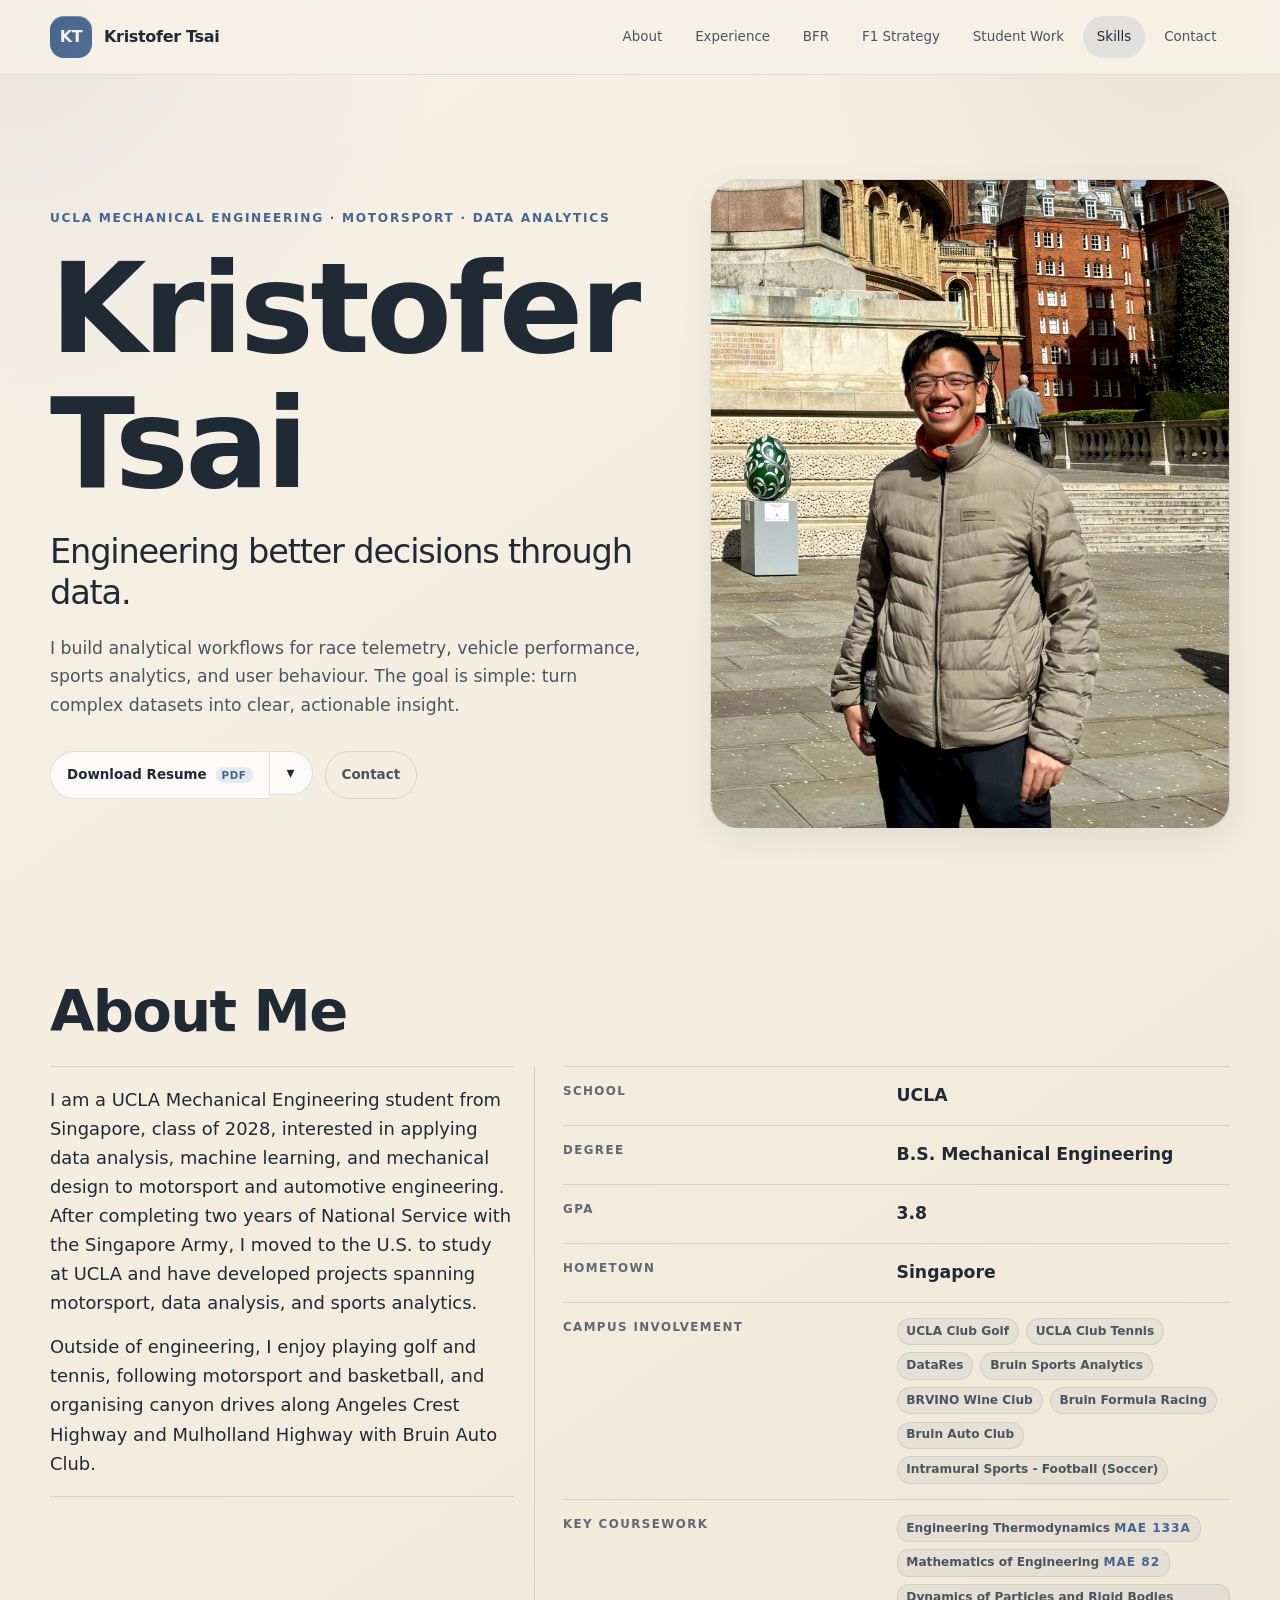
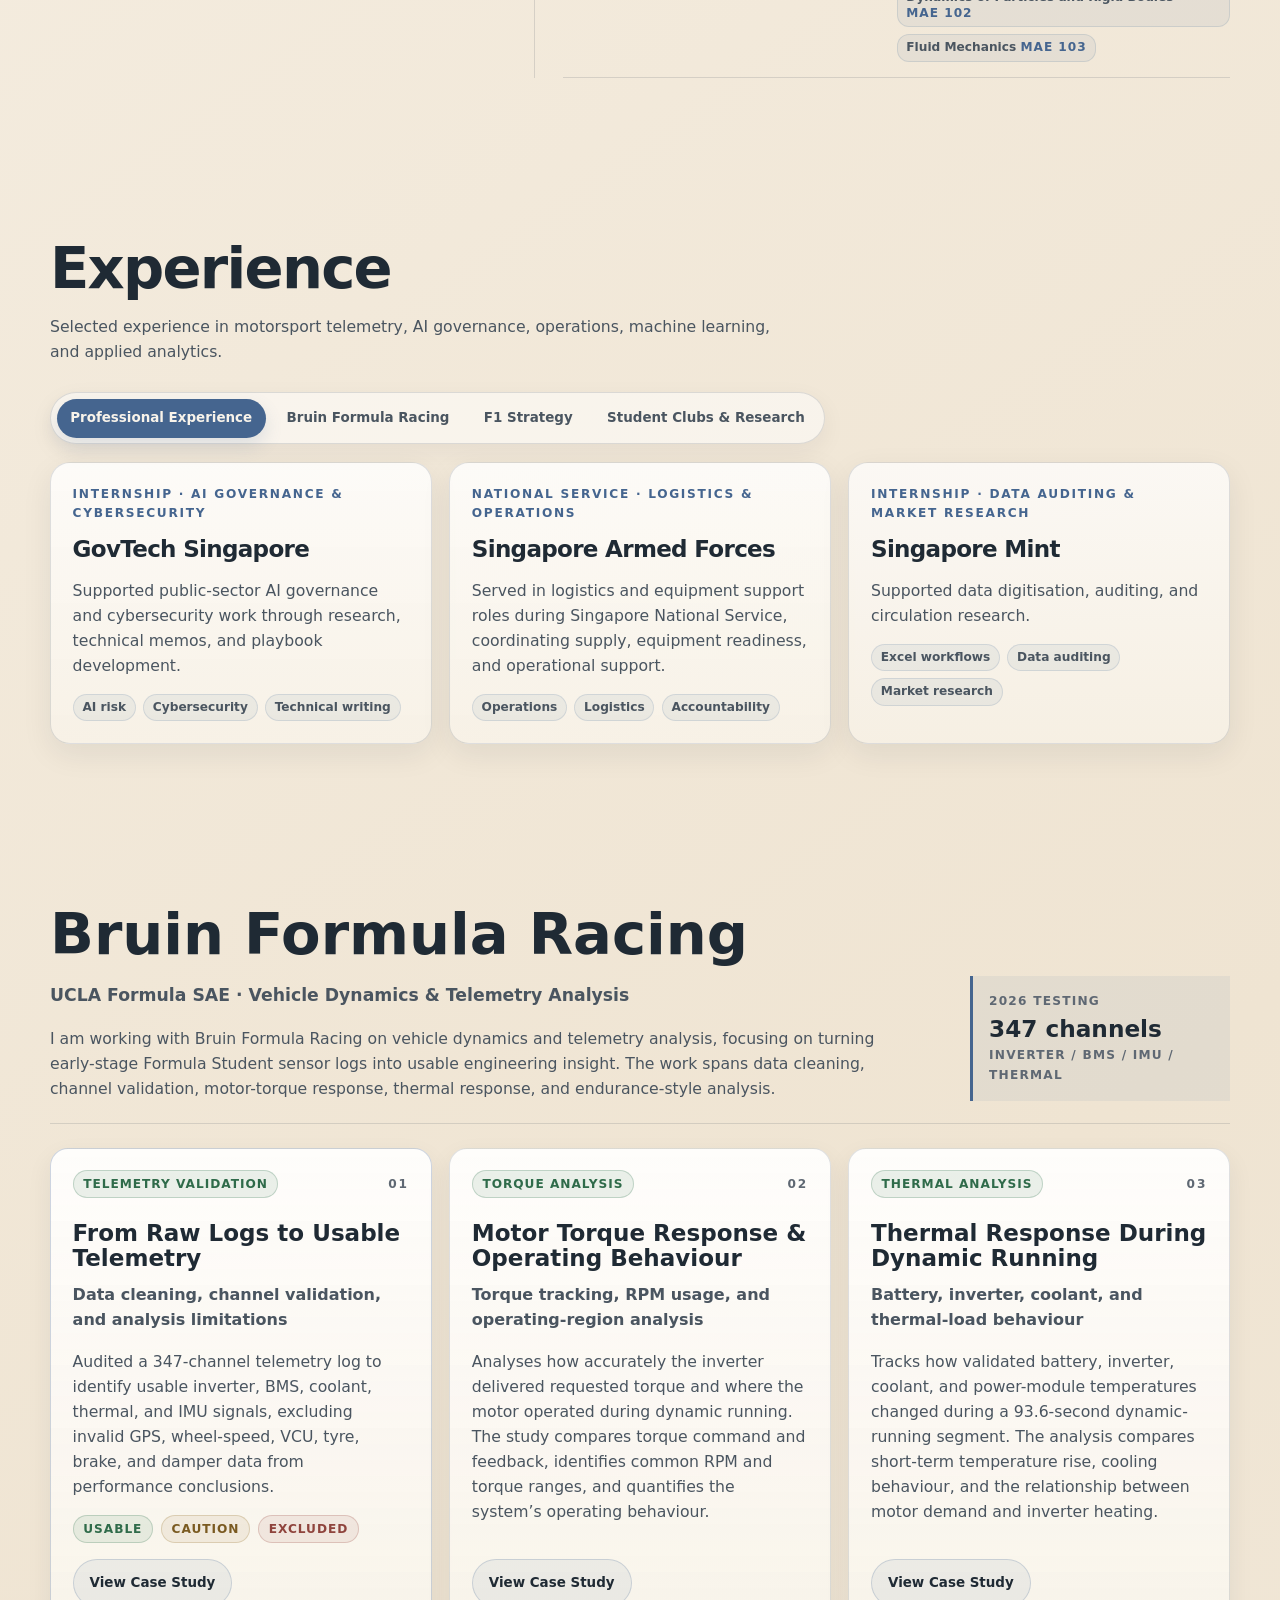
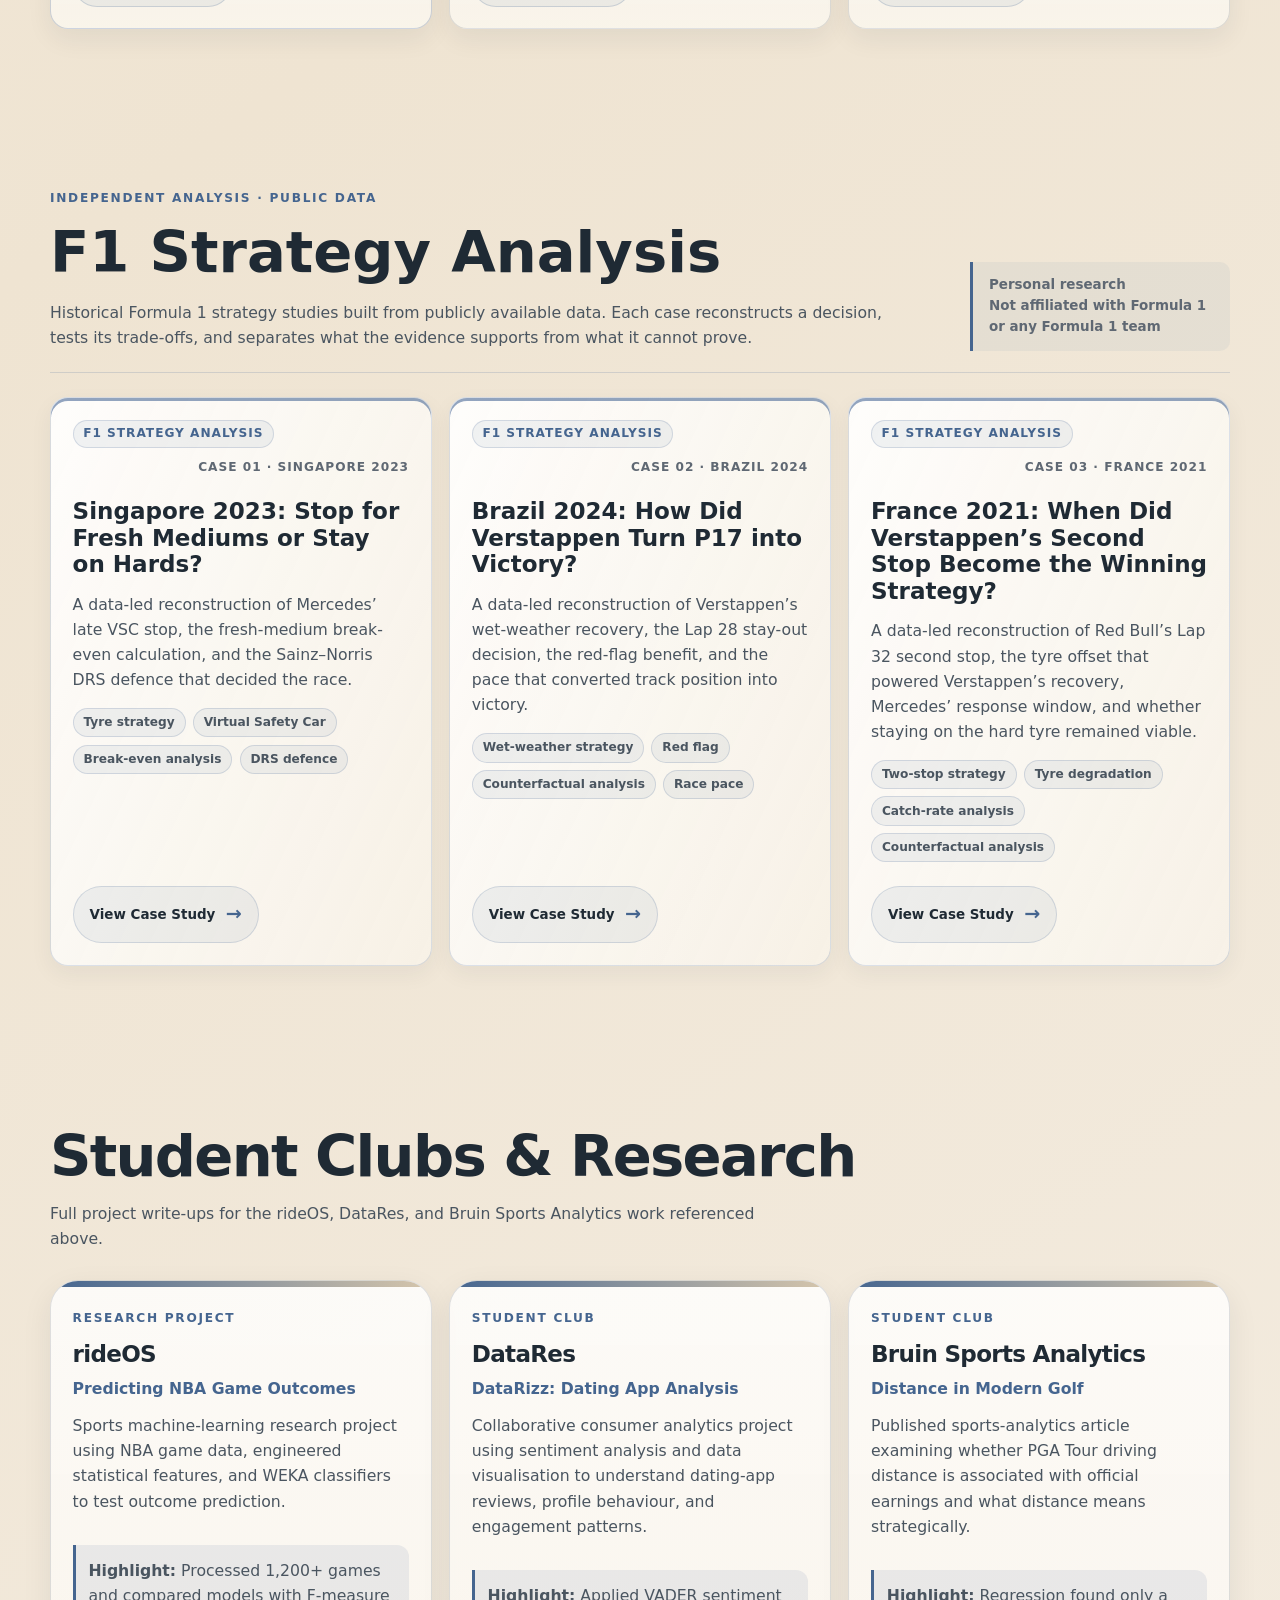
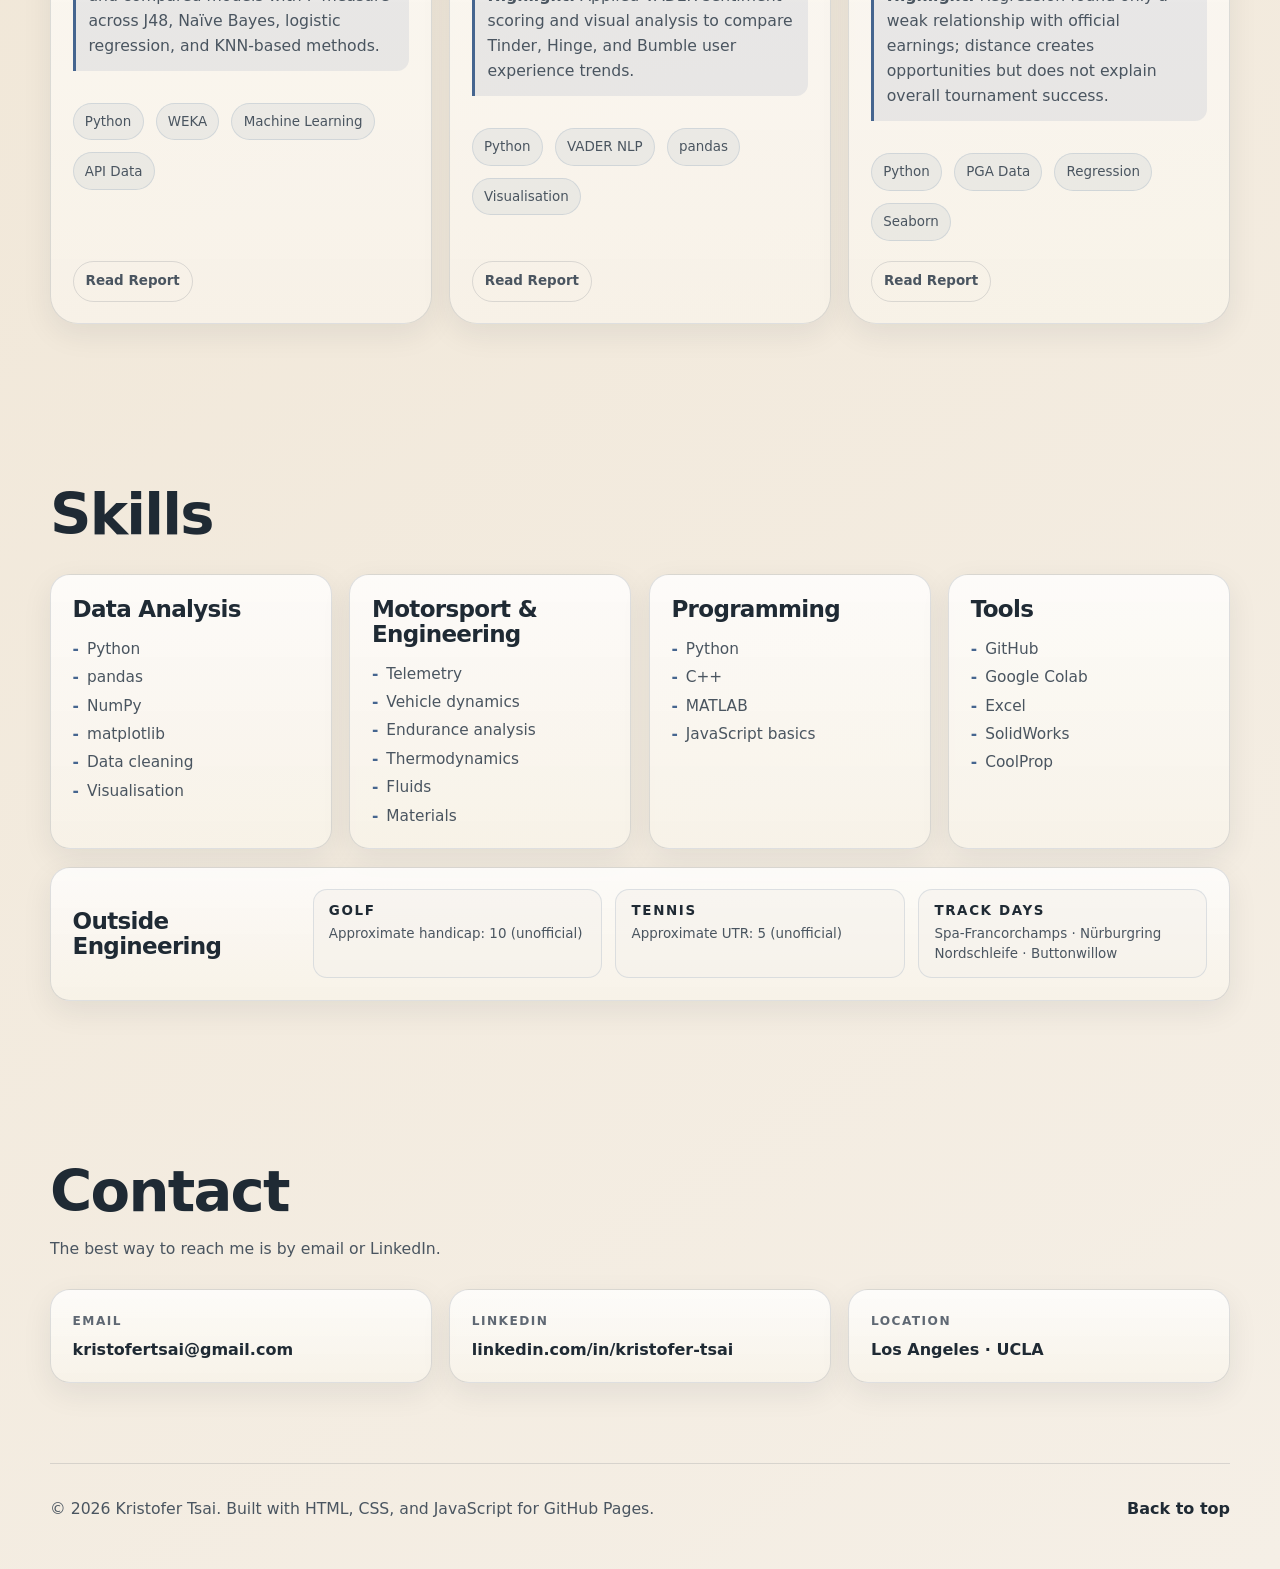
==== index.html @ 0c70d297 "removed view work button" ====
<!DOCTYPE html>
<html lang="en-GB">
<head>
  <meta charset="UTF-8" />
  <meta name="viewport" content="width=device-width, initial-scale=1.0" />
  <meta name="description" content="Kristofer Tsai, UCLA Mechanical Engineering portfolio focused on motorsport and data analytics." />
  <title>Kristofer Tsai | Motorsport Engineering Portfolio</title>
  <script>document.documentElement.classList.add('js');</script>
  <link rel="stylesheet" href="style.css?v=20260807-bfr-equal-panels" />
</head>
<body>
  <a class="skip-link" href="#main">Skip to main content</a>

  <header class="site-header" id="top">
    <nav class="nav" aria-label="Primary navigation">
      <a class="brand" href="#top" aria-label="Kristofer Tsai home">
        <span class="brand-mark">KT</span>
        <span class="brand-text">Kristofer Tsai</span>
      </a>

      <button class="nav-toggle" type="button" aria-label="Open navigation" aria-expanded="false" aria-controls="primary-navigation">
        <span></span>
        <span></span>
        <span></span>
      </button>

      <ul class="nav-links" id="primary-navigation">
        <li><a href="#about">About</a></li>
        <li><a href="#experience">Experience</a></li>
        <li><a href="#bfr">BFR</a></li>
        <li><a href="#f1-strategy">F1 Strategy</a></li>
        <li><a href="#projects">Student Work</a></li>
        <li><a href="#skills">Skills</a></li>
        <li><a href="#contact">Contact</a></li>
      </ul>
    </nav>
  </header>

  <main id="main">
    <section class="hero section-grid" aria-labelledby="hero-title">
      <div class="hero-content reveal">
        <p class="eyebrow">UCLA Mechanical Engineering · Motorsport · Data Analytics</p>
        <h1 id="hero-title">Kristofer Tsai</h1>
        <p class="hero-subtitle">
          Engineering better decisions through data.
        </p>
        <p class="hero-copy">
          I build analytical workflows for race telemetry, vehicle performance, sports analytics, and user behaviour.
          The goal is simple: turn complex datasets into clear, actionable insight.
        </p>
        <div class="hero-actions" role="group" aria-label="Primary actions">
          <div class="resume-download" role="group" aria-label="Resume downloads">
            <a
              class="button button-secondary resume-download-primary"
              href="assets/documents/Kristofer%20Tsai%202026%20Resume.pdf"
              download="Kristofer Tsai 2026 Resume.pdf"
              aria-label="Download resume as PDF"
            >
              Download Resume
              <span class="resume-download-format" aria-hidden="true">PDF</span>
            </a>
            <details class="resume-download-options">
              <summary class="button button-secondary resume-download-toggle" aria-label="Choose resume format">
                <span aria-hidden="true">&#9662;</span>
              </summary>
              <div class="resume-download-menu">
                <a
                  href="assets/documents/Kristofer%20Tsai%202026%20Resume.pdf"
                  download="Kristofer Tsai 2026 Resume.pdf"
                >
                  <span>
                    <strong>PDF</strong>
                    <small>Best for viewing</small>
                  </span>
                  <span class="resume-download-icon" aria-hidden="true">&darr;</span>
                </a>
                <a
                  href="assets/documents/Kristofer%20Tsai%202026%20Resume.docx"
                  download="Kristofer Tsai 2026 Resume.docx"
                >
                  <span>
                    <strong>Word</strong>
                    <small>Editable DOCX</small>
                  </span>
                  <span class="resume-download-icon" aria-hidden="true">&darr;</span>
                </a>
              </div>
            </details>
          </div>
          <a class="button button-ghost" href="#contact">Contact</a>
        </div>
      </div>

      <div class="hero-portrait reveal">
        <img src="images/profile-portrait-4x5-centered.jpg" width="1600" height="2000" alt="Kristofer Tsai smiling outside the Royal Albert Hall" decoding="async" fetchpriority="high" />
      </div>
    </section>

    <section id="about" class="section" aria-labelledby="about-title">
      <div class="section-heading reveal">
        <h2 id="about-title">About Me</h2>
      </div>
      <div class="about-layout">
        <div class="about-bio reveal">
          <p>
            I am a UCLA Mechanical Engineering student from Singapore, class of 2028, interested in applying
            data analysis, machine learning, and mechanical design to motorsport and automotive engineering.
            After completing two years of National Service with the Singapore Army, I moved to the U.S. to
            study at UCLA and have developed projects spanning motorsport, data analysis, and sports analytics.
          </p>
          <p>
            Outside of engineering, I enjoy playing golf and tennis, following motorsport and basketball,
            and organising canyon drives along Angeles Crest Highway and Mulholland Highway with Bruin Auto Club.
          </p>
        </div>
        <div class="about-copy reveal">
          <table class="about-table">
            <caption>Kristofer Tsai profile details</caption>
            <tbody>
              <tr>
                <th scope="row">School</th>
                <td>UCLA</td>
              </tr>
              <tr>
                <th scope="row">Degree</th>
                <td>B.S. Mechanical Engineering</td>
              </tr>
              <tr>
                <th scope="row">GPA</th>
                <td>3.8</td>
              </tr>
              <tr>
                <th scope="row">Hometown</th>
                <td>Singapore</td>
              </tr>
              <tr>
                <th scope="row">Campus involvement</th>
                <td>
                  <ul class="about-list">
                    <li>UCLA Club Golf</li>
                    <li>UCLA Club Tennis</li>
                    <li>DataRes</li>
                    <li>Bruin Sports Analytics</li>
                    <li>BRVINO Wine Club</li>
                    <li>Bruin Formula Racing</li>
                    <li>Bruin Auto Club</li>
                    <li>Intramural Sports - Football (Soccer)</li>
                  </ul>
                </td>
              </tr>
              <tr>
                <th scope="row">Key coursework</th>
                <td>
                  <ul class="about-list course-list">
                    <li>Engineering Thermodynamics <span>MAE 133A</span></li>
                    <li>Mathematics of Engineering <span>MAE 82</span></li>
                    <li>Dynamics of Particles and Rigid Bodies <span>MAE 102</span></li>
                    <li>Fluid Mechanics <span>MAE 103</span></li>
                  </ul>
                </td>
              </tr>
            </tbody>
          </table>
        </div>
      </div>
    </section>

    <section id="experience" class="section" aria-labelledby="experience-title">
      <div class="section-heading reveal">
        <h2 id="experience-title">Experience</h2>
        <p>Selected experience in motorsport telemetry, AI governance, operations, machine learning, and applied analytics.</p>
      </div>

      <div class="experience-tabs reveal">
        <div class="experience-tab-list" role="tablist" aria-label="Experience categories">
          <button class="experience-tab active" id="tab-professional" type="button" role="tab" aria-selected="true" aria-controls="panel-professional" data-tab="professional">Professional Experience</button>
          <button class="experience-tab" id="tab-formula" type="button" role="tab" aria-selected="false" aria-controls="panel-formula" data-tab="formula">Bruin Formula Racing</button>
          <button class="experience-tab" id="tab-personal" type="button" role="tab" aria-selected="false" aria-controls="panel-personal" data-tab="personal">F1 Strategy</button>
          <button class="experience-tab" id="tab-research" type="button" role="tab" aria-selected="false" aria-controls="panel-research" data-tab="research">Student Clubs &amp; Research</button>
        </div>

        <div class="experience-panel" id="panel-professional" role="tabpanel" aria-labelledby="tab-professional" data-panel="professional">
          <div class="card-grid experience-grid">
            <article class="card">
              <div class="card-kicker">Internship · AI Governance &amp; Cybersecurity</div>
              <h3>GovTech Singapore</h3>
              <p>
                Supported public-sector AI governance and cybersecurity work through research, technical memos, and
                playbook development.
              </p>
              <div class="experience-meta">
                <span>AI risk</span>
                <span>Cybersecurity</span>
                <span>Technical writing</span>
              </div>
            </article>

            <article class="card">
              <div class="card-kicker">National Service · Logistics &amp; Operations</div>
              <h3>Singapore Armed Forces</h3>
              <p>
                Served in logistics and equipment support roles during Singapore National Service, coordinating supply,
                equipment readiness, and operational support.
              </p>
              <div class="experience-meta">
                <span>Operations</span>
                <span>Logistics</span>
                <span>Accountability</span>
              </div>
            </article>

            <article class="card experience-compact">
              <div class="card-kicker">Internship · Data Auditing &amp; Market Research</div>
              <h3>Singapore Mint</h3>
              <p>
                Supported data digitisation, auditing, and circulation research.
              </p>
              <div class="experience-meta">
                <span>Excel workflows</span>
                <span>Data auditing</span>
                <span>Market research</span>
              </div>
            </article>
          </div>
        </div>

        <div class="experience-panel" id="panel-formula" role="tabpanel" aria-labelledby="tab-formula" data-panel="formula" hidden>
          <div class="card-grid experience-grid">
            <article class="card experience-feature">
              <div class="card-kicker">Analyst · Vehicle Dynamics &amp; Telemetry</div>
              <h3>Bruin Formula Racing</h3>
              <p>
                Working with UCLA's Formula SAE team on vehicle dynamics and telemetry analysis, with the work documented
                below as a series of case studies.
              </p>
              <div class="experience-meta">
                <span>Telemetry validation</span>
                <span>Vehicle dynamics</span>
                <span>Endurance data</span>
              </div>
              <div class="link-row experience-link-row">
                <a href="#bfr">View BFR Case Studies</a>
              </div>
            </article>
          </div>
        </div>

        <div class="experience-panel" id="panel-research" role="tabpanel" aria-labelledby="tab-research" data-panel="research" hidden>
          <div class="card-grid experience-grid">
            <article class="card">
              <div class="card-kicker">Research Project</div>
              <h3>rideOS</h3>
              <p class="experience-project-title">Predicting NBA Game Outcomes</p>
              <p>Comparison of machine-learning models using historical NBA data.</p>
              <div class="experience-meta">
                <span>Python</span>
                <span>Model comparison</span>
                <span>NBA data</span>
              </div>
              <div class="link-row experience-link-row">
                <a href="#project-nba-outcome">View NBA Report</a>
              </div>
            </article>

            <article class="card">
              <div class="card-kicker">Student Club</div>
              <h3>DataRes</h3>
              <p class="experience-project-title">DataRizz: Dating App Analysis</p>
              <p>Consumer analytics project examining reviews, sentiment, and profile behaviour.</p>
              <div class="experience-meta">
                <span>NLP</span>
                <span>VADER</span>
                <span>Visualisation</span>
              </div>
              <div class="link-row experience-link-row">
                <a href="#project-dating-apps">View DataRes Report</a>
              </div>
            </article>

            <article class="card">
              <div class="card-kicker">Student Club</div>
              <h3>Bruin Sports Analytics</h3>
              <p class="experience-project-title">Distance in Modern Golf</p>
              <p>Published sports-analytics article on PGA Tour driving distance, official earnings, and strategic value.</p>
              <div class="experience-meta">
                <span>Regression</span>
                <span>PGA data</span>
                <span>Technical article</span>
              </div>
              <div class="link-row experience-link-row">
                <a href="#project-golf-distance">View BSA Report</a>
              </div>
            </article>
          </div>
        </div>

        <div class="experience-panel" id="panel-personal" role="tabpanel" aria-labelledby="tab-personal" data-panel="personal" hidden>
          <div class="card-grid experience-grid">
            <article class="card experience-feature">
              <div class="card-kicker">Personal Project · Race Strategy &amp; Data Analysis</div>
              <h3>Formula 1 Race Strategy Analysis</h3>
              <p>
                Independent analysis of Formula 1 race strategy using FastF1 and OpenF1 data across multiple race case studies.
              </p>
              <div class="experience-meta">
                <span>Race Strategy</span>
                <span>Python</span>
                <span>FastF1 / OpenF1</span>
              </div>
              <div class="link-row experience-link-row">
                <a href="#f1-strategy">View F1 Strategy Case Studies</a>
              </div>
            </article>
          </div>
        </div>
      </div>
    </section>

    <section id="bfr" class="section bfr-section" aria-labelledby="bfr-title">
      <div class="bfr-intro-card reveal">
        <div>
          <h2 id="bfr-title">Bruin Formula Racing</h2>
          <p class="bfr-intro-subtitle">UCLA Formula SAE · Vehicle Dynamics &amp; Telemetry Analysis</p>
          <p>
            I am working with Bruin Formula Racing on vehicle dynamics and telemetry analysis, focusing on turning
            early-stage Formula Student sensor logs into usable engineering insight. The work spans data cleaning,
            channel validation, motor-torque response, thermal response, and endurance-style analysis.
          </p>
        </div>
        <div class="bfr-intro-metrics" role="group" aria-label="Telemetry audit summary">
          <span>2026 testing</span>
          <strong>347 channels</strong>
          <span>Inverter / BMS / IMU / thermal</span>
        </div>
      </div>

      <div class="bfr-panel-grid">
        <a class="bfr-panel bfr-panel-feature bfr-panel-link reveal" href="reports/bfr-raw-logs-telemetry.html" aria-label="View the From Raw Logs to Usable Telemetry case study">
          <div class="bfr-panel-topline">
            <span class="status-tag status-usable">Telemetry Validation</span>
            <span class="bfr-panel-index">01</span>
          </div>
          <h3>From Raw Logs to Usable Telemetry</h3>
          <p class="bfr-panel-subtitle">Data cleaning, channel validation, and analysis limitations</p>
          <p>
            Audited a 347-channel telemetry log to identify usable inverter, BMS, coolant, thermal, and IMU signals,
            excluding invalid GPS, wheel-speed, VCU, tyre, brake, and damper data from performance conclusions.
          </p>
          <div class="bfr-signal-row" role="group" aria-label="Signal status summary">
            <span class="status-tag status-usable">Usable</span>
            <span class="status-tag status-caution">Caution</span>
            <span class="status-tag status-excluded">Excluded</span>
          </div>
          <span class="link-row" aria-hidden="true">
            <span class="bfr-panel-cta">View Case Study</span>
          </span>
        </a>

        <a
          class="bfr-panel bfr-panel-link reveal"
          href="reports/bfr-motor-torque-response.html"
          aria-label="View the Motor Torque Response and Operating Behaviour case study"
        >
          <div class="bfr-panel-topline">
            <span class="status-tag status-complete">Torque Analysis</span>
            <span class="bfr-panel-index">02</span>
          </div>
          <h3>Motor Torque Response &amp; Operating Behaviour</h3>
          <p class="bfr-panel-subtitle">Torque tracking, RPM usage, and operating-region analysis</p>
          <p>
            Analyses how accurately the inverter delivered requested torque and where the motor operated during dynamic
            running. The study compares torque command and feedback, identifies common RPM and torque ranges, and
            quantifies the system&rsquo;s operating behaviour.
          </p>
          <span class="link-row" aria-hidden="true">
            <span class="bfr-panel-cta">View Case Study</span>
          </span>
        </a>

        <a
          class="bfr-panel bfr-panel-link reveal"
          href="reports/bfr-thermal-response.html"
          aria-label="View the Thermal Response During Dynamic Running case study"
        >
          <div class="bfr-panel-topline">
            <span class="status-tag status-complete">Thermal Analysis</span>
            <span class="bfr-panel-index">03</span>
          </div>
          <h3>Thermal Response During Dynamic Running</h3>
          <p class="bfr-panel-subtitle">Battery, inverter, coolant, and thermal-load behaviour</p>
          <p>
            Tracks how validated battery, inverter, coolant, and power-module temperatures changed during a 93.6-second
            dynamic-running segment. The analysis compares short-term temperature rise, cooling behaviour, and the
            relationship between motor demand and inverter heating.
          </p>
          <span class="link-row" aria-hidden="true">
            <span class="bfr-panel-cta">View Case Study</span>
          </span>
        </a>
      </div>
    </section>

    <section id="f1-strategy" class="section f1-strategy-section" aria-labelledby="f1-strategy-title">
      <div class="f1-strategy-shell reveal">
        <div class="f1-strategy-intro">
          <div>
            <p class="eyebrow">Independent Analysis · Public Data</p>
            <h2 id="f1-strategy-title">F1 Strategy Analysis</h2>
            <p>
              Historical Formula 1 strategy studies built from publicly available data. Each case
              reconstructs a decision, tests its trade-offs, and separates what the evidence supports from what it
              cannot prove.
            </p>
          </div>
          <p class="f1-strategy-disclaimer">
            Personal research<br />Not affiliated with Formula 1 or any Formula 1 team
          </p>
        </div>

        <div class="f1-study-grid">
          <a
            class="f1-study-card"
            href="reports/f1-singapore-2023-strategy.html"
            aria-label="View the Singapore 2023 Formula 1 strategy case study"
          >
            <div class="f1-study-topline">
              <span class="f1-study-eyebrow">F1 Strategy Analysis</span>
              <span class="f1-study-index">Case 01 · Singapore 2023</span>
            </div>
            <div class="f1-study-body">
              <div>
                <h3>Singapore 2023: Stop for Fresh Mediums or Stay on Hards?</h3>
                <p>
                  A data-led reconstruction of Mercedes&rsquo; late VSC stop, the fresh-medium break-even calculation,
                  and the Sainz&ndash;Norris DRS defence that decided the race.
                </p>
              </div>
              <ul class="f1-study-tags" aria-label="Case study topics">
                <li>Tyre strategy</li>
                <li>Virtual Safety Car</li>
                <li>Break-even analysis</li>
                <li>DRS defence</li>
              </ul>
            </div>
            <span class="f1-study-cta" aria-hidden="true">View Case Study <span>&rarr;</span></span>
          </a>

          <a
            class="f1-study-card"
            href="reports/f1-brazil-2024-strategy.html"
            aria-label="View the Brazil 2024 Formula 1 strategy case study"
          >
            <div class="f1-study-topline">
              <span class="f1-study-eyebrow">F1 Strategy Analysis</span>
              <span class="f1-study-index">Case 02 · Brazil 2024</span>
            </div>
            <div class="f1-study-body">
              <div>
                <h3>Brazil 2024: How Did Verstappen Turn P17 into Victory?</h3>
                <p>
                  A data-led reconstruction of Verstappen&rsquo;s wet-weather recovery, the Lap 28 stay-out decision,
                  the red-flag benefit, and the pace that converted track position into victory.
                </p>
              </div>
              <ul class="f1-study-tags" aria-label="Case study topics">
                <li>Wet-weather strategy</li>
                <li>Red flag</li>
                <li>Counterfactual analysis</li>
                <li>Race pace</li>
              </ul>
            </div>
            <span class="f1-study-cta" aria-hidden="true">View Case Study <span>&rarr;</span></span>
          </a>

          <a
            class="f1-study-card"
            href="reports/f1-france-2021-strategy.html"
            aria-label="View the France 2021 Formula 1 strategy case study"
          >
            <div class="f1-study-topline">
              <span class="f1-study-eyebrow">F1 Strategy Analysis</span>
              <span class="f1-study-index">Case 03 · France 2021</span>
            </div>
            <div class="f1-study-body">
              <div>
                <h3>France 2021: When Did Verstappen&rsquo;s Second Stop Become the Winning Strategy?</h3>
                <p>
                  A data-led reconstruction of Red Bull&rsquo;s Lap 32 second stop, the tyre offset that powered
                  Verstappen&rsquo;s recovery, Mercedes&rsquo; response window, and whether staying on the hard tyre
                  remained viable.
                </p>
              </div>
              <ul class="f1-study-tags" aria-label="Case study topics">
                <li>Two-stop strategy</li>
                <li>Tyre degradation</li>
                <li>Catch-rate analysis</li>
                <li>Counterfactual analysis</li>
              </ul>
            </div>
            <span class="f1-study-cta" aria-hidden="true">View Case Study <span>&rarr;</span></span>
          </a>
        </div>
      </div>
    </section>

    <section id="projects" class="section" aria-labelledby="projects-title">
      <div class="section-heading reveal">
        <h2 id="projects-title">Student Clubs &amp; Research</h2>
        <p>Full project write-ups for the rideOS, DataRes, and Bruin Sports Analytics work referenced above.</p>
      </div>

      <div class="card-grid project-grid technical-project-grid">
        <a id="project-nba-outcome" class="project-card reveal" href="reports/nba-outcome-prediction.html" aria-label="Read the Predicting NBA Game Outcomes report">
          <div class="project-body">
            <div class="card-kicker">Research Project</div>
            <h3>rideOS</h3>
            <p class="project-context">Predicting NBA Game Outcomes</p>
            <p>
              Sports machine-learning research project using NBA game data, engineered statistical features, and WEKA
              classifiers to test outcome prediction.
            </p>
            <p class="project-result"><strong>Highlight:</strong> Processed 1,200+ games and compared models with F-measure across J48, Naïve Bayes, logistic regression, and KNN-based methods.</p>
            <div class="tool-row">
              <span>Python</span><span>WEKA</span><span>Machine Learning</span><span>API Data</span>
            </div>
            <span class="link-row" aria-hidden="true"><span class="project-card-cta">Read Report</span></span>
          </div>
        </a>

        <a id="project-dating-apps" class="project-card reveal" href="reports/dating-apps-analysis.html" aria-label="Read the DataRizz Dating App Analysis report">
          <div class="project-body">
            <div class="card-kicker">Student Club</div>
            <h3>DataRes</h3>
            <p class="project-context">DataRizz: Dating App Analysis</p>
            <p>
              Collaborative consumer analytics project using sentiment analysis and data visualisation to understand
              dating-app reviews, profile behaviour, and engagement patterns.
            </p>
            <p class="project-result"><strong>Highlight:</strong> Applied VADER sentiment scoring and visual analysis to compare Tinder, Hinge, and Bumble user experience trends.</p>
            <div class="tool-row">
              <span>Python</span><span>VADER NLP</span><span>pandas</span><span>Visualisation</span>
            </div>
            <span class="link-row" aria-hidden="true"><span class="project-card-cta">Read Report</span></span>
          </div>
        </a>

        <a id="project-golf-distance" class="project-card reveal" href="reports/golf-distance-analysis.html" aria-label="Read the Distance in Modern Golf report">
          <div class="project-body">
            <div class="card-kicker">Student Club</div>
            <h3>Bruin Sports Analytics</h3>
            <p class="project-context">Distance in Modern Golf</p>
            <p>
              Published sports-analytics article examining whether PGA Tour driving distance is associated with official
              earnings and what distance means strategically.
            </p>
            <p class="project-result"><strong>Highlight:</strong> Regression found only a weak relationship with official earnings; distance creates opportunities but does not explain overall tournament success.</p>
            <div class="tool-row">
              <span>Python</span><span>PGA Data</span><span>Regression</span><span>Seaborn</span>
            </div>
            <span class="link-row" aria-hidden="true"><span class="project-card-cta">Read Report</span></span>
          </div>
        </a>
      </div>
    </section>

    <section id="skills" class="section" aria-labelledby="skills-title">
      <div class="section-heading reveal">
        <h2 id="skills-title">Skills</h2>
      </div>

      <div class="skills-grid">
        <article class="skill-card reveal">
          <h3>Data Analysis</h3>
          <ul class="skill-tags">
            <li>Python</li>
            <li>pandas</li>
            <li>NumPy</li>
            <li>matplotlib</li>
            <li>Data cleaning</li>
            <li>Visualisation</li>
          </ul>
        </article>
        <article class="skill-card reveal">
          <h3>Motorsport &amp; Engineering</h3>
          <ul class="skill-tags">
            <li>Telemetry</li>
            <li>Vehicle dynamics</li>
            <li>Endurance analysis</li>
            <li>Thermodynamics</li>
            <li>Fluids</li>
            <li>Materials</li>
          </ul>
        </article>
        <article class="skill-card reveal">
          <h3>Programming</h3>
          <ul class="skill-tags">
            <li>Python</li>
            <li>C++</li>
            <li>MATLAB</li>
            <li>JavaScript basics</li>
          </ul>
        </article>
        <article class="skill-card reveal">
          <h3>Tools</h3>
          <ul class="skill-tags">
            <li>GitHub</li>
            <li>Google Colab</li>
            <li>Excel</li>
            <li>SolidWorks</li>
            <li>CoolProp</li>
          </ul>
        </article>
        <article class="skill-card outside-card reveal">
          <h3>Outside Engineering</h3>
          <ul class="outside-list">
            <li>
              <span>Golf</span>
              <p>Approximate handicap: 10 (unofficial)</p>
            </li>
            <li>
              <span>Tennis</span>
              <p>Approximate UTR: 5 (unofficial)</p>
            </li>
            <li>
              <span>Track Days</span>
              <p>Spa-Francorchamps · Nürburgring Nordschleife · Buttonwillow</p>
            </li>
          </ul>
        </article>
      </div>
    </section>

    <section id="contact" class="section" aria-labelledby="contact-title">
      <div class="section-heading reveal">
        <h2 id="contact-title">Contact</h2>
        <p>The best way to reach me is by email or LinkedIn.</p>
      </div>

      <div class="contact-grid">
        <a class="contact-card reveal" href="mailto:kristofertsai@gmail.com">
          <span>Email</span>
          <strong>kristofertsai@gmail.com</strong>
        </a>
        <a class="contact-card reveal" href="https://www.linkedin.com/in/kristofer-tsai/" target="_blank" rel="noopener">
          <span>LinkedIn</span>
          <strong>linkedin.com/in/kristofer-tsai</strong>
        </a>
        <div class="contact-card reveal">
          <span>Location</span>
          <strong>Los Angeles · UCLA</strong>
        </div>
      </div>
    </section>
  </main>

  <footer class="site-footer">
    <p>© <span id="year"></span> Kristofer Tsai. Built with HTML, CSS, and JavaScript for GitHub Pages.</p>
    <a href="#top">Back to top</a>
  </footer>

  <script src="script.js?v=20260807-resume-downloads"></script>
</body>
</html>
---- style.css ----
/*
  Kristofer Tsai Static Motorsport Engineering Portfolio
  --------------------------------------------------------
  Edit this file to adjust colours, spacing, typography, cards, and responsive layout.
  No frameworks, build tools, external fonts, or paid services are used.
*/

:root {
  --bg: #f5efe6;
  --bg-alt: #efe4d2;
  --surface: #fcfaf6;
  --surface-strong: #f2e9db;
  --border: rgba(41, 55, 71, 0.14);
  --text: #1f2a34;
  --muted: #5f6873;
  --muted-strong: #4a5560;
  --accent-blue: #45658f;
  --accent: var(--accent-blue);
  --accent-soft: rgba(79, 110, 154, 0.12);
  --accent-warm: #c6b08c;
  --danger-red: #9c4b44;
  --shadow: 0 10px 30px rgba(31, 42, 52, 0.08);
  --radius-xl: 28px;
  --radius-lg: 20px;
  --radius-md: 14px;
  --radius-sm: 10px;
  --max-width: 1180px;
  --font-display: Inter, ui-sans-serif, system-ui, -apple-system, BlinkMacSystemFont, "Segoe UI", sans-serif;
  --space-section: 5rem;
  --space-section-mobile: 4rem;
  --space-card: 1.35rem;
  --gap-grid: 1.1rem;
  --type-section-title: clamp(2.4rem, 4.6vw, 3.6rem);
  --type-card-title: clamp(1.3rem, 1.8vw, 1.55rem);
  --type-body: 0.98rem;
  --type-small: 0.84rem;
  --type-label: 0.76rem;
}

* {
  box-sizing: border-box;
}

html {
  scroll-behavior: smooth;
}

body {
  margin: 0;
  font-family: var(--font-display);
  color: var(--text);
  background:
    radial-gradient(circle at top left, rgba(79, 110, 154, 0.08), transparent 28rem),
    radial-gradient(circle at 90% 0%, rgba(198, 176, 140, 0.16), transparent 22rem),
    linear-gradient(145deg, #f7f1e7 0%, #efe4d2 48%, #f5efe6 100%);
  line-height: 1.6;
  min-height: 100vh;
}

body.nav-open {
  overflow: hidden;
}

a {
  color: inherit;
  text-decoration: none;
}

:where(a, button, [role="link"]):focus-visible {
  outline: 3px solid var(--accent);
  outline-offset: 3px;
}

img {
  display: block;
  max-width: 100%;
}

code {
  color: var(--accent);
  background: var(--accent-soft);
  border: 1px solid var(--border);
  padding: 0.1rem 0.35rem;
  border-radius: 0.45rem;
}

.skip-link {
  position: absolute;
  left: 1rem;
  top: -4rem;
  z-index: 100;
  padding: 0.75rem 1rem;
  border-radius: 999px;
  background: var(--accent);
  color: #f8f3ea;
  transition: top 180ms ease;
}

.skip-link:focus {
  top: 1rem;
}

.site-header {
  position: sticky;
  top: 0;
  z-index: 50;
  border-bottom: 1px solid rgba(41, 55, 71, 0.1);
  background: rgba(247, 241, 231, 0.9);
  backdrop-filter: blur(18px);
}

.nav {
  width: min(100% - 2rem, var(--max-width));
  margin: 0 auto;
  min-height: 74px;
  display: flex;
  align-items: center;
  justify-content: space-between;
  gap: 1rem;
}

.brand {
  display: inline-flex;
  align-items: center;
  gap: 0.75rem;
  font-weight: 800;
  letter-spacing: -0.02em;
}

.brand-mark {
  width: 42px;
  height: 42px;
  display: grid;
  place-items: center;
  border-radius: 14px;
  color: #f8f2e8;
  background: linear-gradient(135deg, var(--accent), #536d92);
  box-shadow: inset 0 1px 0 rgba(255, 255, 255, 0.24);
}

.brand-text {
  color: var(--text);
}

.nav-links {
  display: flex;
  align-items: center;
  gap: 0.35rem;
  list-style: none;
  margin: 0;
  padding: 0;
}

.nav-links a {
  display: block;
  padding: 0.65rem 0.85rem;
  border-radius: 999px;
  color: var(--muted-strong);
  font-size: var(--type-small);
  transition: color 160ms ease, background 160ms ease;
}

.nav-links a:hover,
.nav-links a.active {
  color: var(--text);
  background: var(--accent-soft);
}

.nav-toggle {
  display: none;
  width: 44px;
  height: 44px;
  border: 1px solid var(--border);
  border-radius: 14px;
  background: rgba(255, 255, 255, 0.58);
  cursor: pointer;
}

.nav-toggle span {
  display: block;
  width: 18px;
  height: 2px;
  margin: 4px auto;
  border-radius: 999px;
  background: var(--text);
  transition: transform 180ms ease, opacity 180ms ease;
}

.nav-toggle[aria-expanded="true"] span:nth-child(1) {
  transform: translateY(6px) rotate(45deg);
}

.nav-toggle[aria-expanded="true"] span:nth-child(2) {
  opacity: 0;
}

.nav-toggle[aria-expanded="true"] span:nth-child(3) {
  transform: translateY(-6px) rotate(-45deg);
}

.section,
.hero {
  width: min(100% - 2rem, var(--max-width));
  margin: 0 auto;
}

.hero {
  min-height: calc(100vh - 74px);
  display: grid;
  align-items: center;
  padding: 6rem 0 4rem;
}

.section {
  padding: var(--space-section) 0;
}

.section-grid {
  grid-template-columns: 1.05fr 0.95fr;
  gap: 3rem;
}

.eyebrow,
.card-kicker {
  margin: 0 0 0.85rem;
  color: var(--accent-blue);
  text-transform: uppercase;
  font-size: var(--type-label);
  font-weight: 800;
  letter-spacing: 0.14em;
}

h1,
h2,
h3 {
  margin: 0;
  font-family: var(--font-display);
  line-height: 1.08;
  letter-spacing: -0.03em;
}

h1 {
  font-size: clamp(3.8rem, 10vw, 7.8rem);
}

h2 {
  font-size: var(--type-section-title);
  max-width: 860px;
}

h3 {
  font-size: var(--type-card-title);
}

p {
  color: var(--muted-strong);
  font-size: var(--type-body);
}

.hero-subtitle {
  max-width: 780px;
  margin: 1.25rem 0 0;
  color: var(--text);
  font-size: clamp(1.35rem, 3vw, 2.1rem);
  line-height: 1.22;
  letter-spacing: -0.035em;
}

.hero-copy {
  max-width: 680px;
  margin: 1.25rem 0 0;
  font-size: 1.08rem;
  line-height: 1.65;
}

.hero-actions,
.link-row,
.tag-row,
.tool-row {
  display: flex;
  flex-wrap: wrap;
  gap: 0.75rem;
}

.hero-actions {
  margin-top: 2rem;
}

.button,
.link-row a {
  display: inline-flex;
  align-items: center;
  justify-content: center;
  min-height: 44px;
  padding: 0.75rem 1rem;
  border-radius: 999px;
  border: 1px solid var(--border);
  font-weight: 800;
  font-size: var(--type-small);
  transition: transform 170ms ease, border-color 170ms ease, background 170ms ease, color 170ms ease;
}

.button:hover,
.link-row a:hover {
  transform: translateY(-2px);
}

.button-primary {
  background: var(--accent);
  border-color: var(--accent);
  color: #f8f3ea;
  box-shadow: 0 8px 20px rgba(79, 110, 154, 0.18);
}

.button-secondary {
  background: rgba(255, 255, 255, 0.7);
  color: var(--text);
}

.button-ghost {
  color: var(--muted-strong);
}

.button-ghost:hover,
.button-secondary:hover,
.link-row a:hover {
  border-color: rgba(79, 110, 154, 0.25);
  background: var(--accent-soft);
  color: var(--text);
}

.resume-download {
  position: relative;
  display: inline-flex;
  transition: transform 170ms ease;
}

.resume-download:hover {
  transform: translateY(-2px);
}

.resume-download .button:hover {
  transform: none;
}

.resume-download-primary {
  gap: 0.55rem;
  border-right: 0;
  border-radius: 999px 0 0 999px;
}

.resume-download-format {
  padding: 0.12rem 0.38rem;
  border-radius: 999px;
  color: var(--accent-blue);
  background: var(--accent-soft);
  font-size: 0.64rem;
  line-height: 1.25;
  letter-spacing: 0.06em;
}

.resume-download-options {
  position: static;
}

.resume-download-toggle {
  width: 44px;
  padding: 0;
  border-radius: 0 999px 999px 0;
  cursor: pointer;
  list-style: none;
}

.resume-download-toggle::-webkit-details-marker {
  display: none;
}

.resume-download-toggle span {
  display: inline-block;
  font-size: 1rem;
  line-height: 1;
  transition: transform 170ms ease;
}

.resume-download-options[open] .resume-download-toggle span {
  transform: rotate(180deg);
}

.resume-download-toggle:focus-visible {
  outline: 3px solid var(--accent);
  outline-offset: 3px;
}

.resume-download-menu {
  position: absolute;
  top: calc(100% + 0.65rem);
  left: 0;
  z-index: 20;
  width: min(260px, calc(100vw - 2.5rem));
  padding: 0.4rem;
  border: 1px solid var(--border);
  border-radius: var(--radius-md);
  background: rgba(252, 250, 246, 0.98);
  box-shadow: var(--shadow);
}

.resume-download-menu a {
  display: flex;
  align-items: center;
  justify-content: space-between;
  gap: 1rem;
  padding: 0.7rem 0.75rem;
  border-radius: var(--radius-sm);
  color: var(--text);
  transition: background 160ms ease, color 160ms ease;
}

.resume-download-menu a:hover {
  background: var(--accent-soft);
}

.resume-download-menu strong,
.resume-download-menu small {
  display: block;
}

.resume-download-menu strong {
  font-size: var(--type-small);
}

.resume-download-menu small {
  margin-top: 0.05rem;
  color: var(--muted);
  font-size: 0.72rem;
  font-weight: 600;
}

.resume-download-icon {
  color: var(--accent-blue);
  font-weight: 800;
}

.hero-portrait,
.card,
.project-card,
.skill-card,
.contact-card {
  border: 1px solid var(--border);
  background: linear-gradient(180deg, rgba(255, 255, 255, 0.8), rgba(248, 243, 233, 0.82));
  box-shadow: var(--shadow);
}

.hero-portrait {
  aspect-ratio: 4 / 5;
  border-radius: var(--radius-xl);
  overflow: hidden;
  justify-self: end;
  width: min(100%, 520px);
  max-height: 660px;
}

.hero-portrait img {
  width: 100%;
  height: 100%;
  object-fit: cover;
  object-position: 54% 45%;
}

.section-heading {
  margin-bottom: 1.75rem;
}

.section-heading p {
  max-width: 740px;
  margin-top: 0.85rem;
}

#about .section-heading {
  margin-bottom: 1.4rem;
}

#about .section-heading h2 {
  font-size: var(--type-section-title);
}

.about-layout {
  display: grid;
  grid-template-columns: minmax(0, 0.8fr) minmax(0, 1.2fr);
  gap: 1.25rem;
  align-items: start;
}

.about-bio {
  border-top: 1px solid var(--border);
  border-bottom: 1px solid var(--border);
  padding: 1.15rem 0;
}

.about-bio p {
  max-width: 560px;
  margin: 0;
  color: var(--text);
  font-size: clamp(1rem, 1.55vw, 1.12rem);
  line-height: 1.62;
}

.about-bio p + p {
  margin-top: 0.95rem;
}

.about-copy {
  border-left: 1px solid var(--border);
  min-width: 0;
  padding-left: 1.75rem;
}

.about-table {
  width: 100%;
  border-collapse: collapse;
  table-layout: fixed;
  color: var(--text);
  font-size: clamp(0.96rem, 1.45vw, 1.08rem);
}

.about-table caption {
  position: absolute;
  width: 1px;
  height: 1px;
  overflow: hidden;
  clip: rect(0, 0, 0, 0);
  white-space: nowrap;
}

.about-table tr {
  border-bottom: 1px solid var(--border);
}

.about-table tr:first-child {
  border-top: 1px solid var(--border);
}

.about-table th,
.about-table td {
  padding: 0.95rem 0;
  text-align: left;
  vertical-align: top;
}

.about-table th {
  width: 33%;
  color: var(--muted);
  font-size: 0.74rem;
  font-weight: 800;
  letter-spacing: 0.12em;
  text-transform: uppercase;
}

.about-table td {
  color: var(--text);
  font-weight: 700;
}

.about-list {
  display: flex;
  flex-wrap: wrap;
  gap: 0.45rem;
  list-style: none;
  margin: 0;
  padding: 0;
}

.about-list li {
  max-width: 100%;
  min-width: 0;
  border: 1px solid rgba(79, 110, 154, 0.16);
  border-radius: 999px;
  padding: 0.3rem 0.55rem;
  color: var(--muted-strong);
  background: rgba(79, 110, 154, 0.08);
  font-size: var(--type-label);
  font-weight: 700;
  line-height: 1.3;
}

.course-list li {
  border-radius: 0.75rem;
  overflow-wrap: anywhere;
}

.course-list span {
  color: var(--accent-blue);
  font-size: var(--type-label);
  font-weight: 800;
  letter-spacing: 0.08em;
  text-transform: uppercase;
  white-space: nowrap;
}

.tag-row {
  margin-top: 1.4rem;
}

.tag-row span,
.tool-row span {
  border: 1px solid rgba(79, 110, 154, 0.16);
  border-radius: 999px;
  padding: 0.45rem 0.7rem;
  color: var(--muted-strong);
  background: rgba(79, 110, 154, 0.08);
  font-size: var(--type-small);
}

.card-grid {
  display: grid;
  gap: var(--gap-grid);
}

.experience-grid {
  grid-template-columns: repeat(3, minmax(0, 1fr));
}

.experience-tabs {
  display: grid;
  gap: var(--gap-grid);
}

.experience-tab-list {
  display: inline-flex;
  flex-wrap: wrap;
  gap: 0.45rem;
  width: fit-content;
  max-width: 100%;
  padding: 0.35rem;
  border: 1px solid var(--border);
  border-radius: 999px;
  background: rgba(255, 255, 255, 0.5);
  box-shadow: 0 8px 24px rgba(31, 42, 52, 0.06);
}

.experience-tab {
  min-height: 2.45rem;
  padding: 0.55rem 0.85rem;
  border: 0;
  border-radius: 999px;
  color: var(--muted-strong);
  background: transparent;
  font: inherit;
  font-size: var(--type-small);
  font-weight: 850;
  cursor: pointer;
  transition: background 160ms ease, color 160ms ease, box-shadow 160ms ease;
}

.experience-tab:hover,
.experience-tab:focus-visible {
  color: var(--text);
  background: rgba(79, 110, 154, 0.08);
}

.experience-tab:focus-visible {
  outline: 2px solid var(--accent);
  outline-offset: 2px;
}

.experience-tab.active {
  color: #f8f3ea;
  background: var(--accent);
  box-shadow: 0 8px 18px rgba(79, 110, 154, 0.16);
}

.experience-panel[hidden] {
  display: none;
}

.experience-feature {
  grid-column: span 2;
  background:
    linear-gradient(180deg, rgba(255, 255, 255, 0.9), rgba(248, 243, 233, 0.88)),
    radial-gradient(circle at 92% 0%, rgba(79, 110, 154, 0.12), transparent 16rem);
  border-color: rgba(79, 110, 154, 0.22);
}

.experience-panel[data-panel="formula"] .experience-feature,
.experience-panel[data-panel="personal"] .experience-feature {
  grid-column: 1 / -1;
}

.experience-compact {
  background: linear-gradient(180deg, rgba(255, 255, 255, 0.72), rgba(248, 243, 233, 0.72));
}

.experience-meta {
  display: flex;
  flex-wrap: wrap;
  gap: 0.45rem;
  margin-top: 1rem;
}

.experience-meta span {
  border: 1px solid rgba(79, 110, 154, 0.16);
  border-radius: 999px;
  padding: 0.3rem 0.55rem;
  color: var(--muted-strong);
  background: rgba(79, 110, 154, 0.08);
  font-size: var(--type-label);
  font-weight: 800;
  line-height: 1.3;
}

.experience-project-title,
.project-context {
  color: var(--accent-blue);
  font-size: 1rem;
  font-weight: 900;
  line-height: 1.35;
}

.experience-project-title {
  margin: 0.8rem 0 0;
}

.experience-project-title + p {
  margin-top: 0.45rem;
}

.project-context {
  margin: 0.7rem 0 0.9rem;
}

.project-context + p {
  margin-top: 0;
}

.card,
.skill-card {
  border-radius: var(--radius-lg);
  padding: var(--space-card);
}

.card p,
.card li,
.skill-card p {
  font-size: var(--type-body);
}

.card ul {
  margin: 1rem 0 0;
  padding-left: 1.1rem;
  color: var(--muted-strong);
}

.card li + li {
  margin-top: 0.45rem;
}

.experience-link-row {
  margin-top: 1.1rem;
}

.project-grid {
  grid-template-columns: repeat(3, minmax(0, 1fr));
}

.project-card {
  position: relative;
  display: flex;
  flex-direction: column;
  overflow: hidden;
  border-radius: var(--radius-xl);
  cursor: pointer;
  transition: transform 180ms ease, border-color 180ms ease, background 180ms ease;
}

.project-card[id] {
  scroll-margin-top: 96px;
}

.project-card::before {
  content: "";
  display: block;
  height: 0.4rem;
  background: linear-gradient(90deg, var(--accent-blue), rgba(198, 176, 140, 0.7));
}

.project-card:focus-visible {
  outline: 3px solid var(--accent);
  outline-offset: -6px;
}

.project-card:hover,
a.contact-card:hover,
a.contact-card:focus-visible {
  transform: translateY(-4px);
  border-color: rgba(79, 110, 154, 0.28);
}

.project-body {
  display: flex;
  flex: 1;
  flex-direction: column;
  padding: var(--space-card);
}

.project-body p {
  font-size: var(--type-body);
}

.project-result {
  padding: 0.8rem;
  border-left: 3px solid var(--accent-blue);
  border-radius: 0 0.75rem 0.75rem 0;
  background: rgba(83, 111, 157, 0.11);
}

.tool-row {
  margin: 1rem 0;
}

.project-body .link-row {
  margin-top: auto;
  padding-top: 0.25rem;
}

.project-card-cta {
  display: inline-flex;
  min-height: 38px;
  align-items: center;
  justify-content: center;
  padding: 0.55rem 0.75rem;
  border: 1px solid var(--border);
  border-radius: 999px;
  color: var(--muted-strong);
  font-size: var(--type-small);
  font-weight: 800;
  transition: transform 170ms ease, border-color 170ms ease, background 170ms ease, color 170ms ease;
}

.project-card:hover .project-card-cta,
.project-card:focus-visible .project-card-cta {
  transform: translateY(-2px);
  border-color: rgba(79, 110, 154, 0.25);
  color: var(--text);
  background: var(--accent-soft);
}

.link-row a {
  position: relative;
  min-height: 38px;
  padding: 0.55rem 0.75rem;
  color: var(--muted-strong);
  font-size: var(--type-small);
}

.skills-grid {
  display: grid;
  grid-template-columns: repeat(4, minmax(0, 1fr));
  gap: var(--gap-grid);
}

.skill-card {
  min-height: 0;
}

.skill-tags {
  display: grid;
  gap: 0.48rem;
  list-style: none;
  margin: 1.05rem 0 0;
  padding: 0;
}

.skill-tags li {
  display: grid;
  grid-template-columns: auto 1fr;
  gap: 0.5rem;
  align-items: baseline;
  color: var(--muted-strong);
  font-size: 0.96rem;
  line-height: 1.35;
}

.skill-tags li::before {
  content: "-";
  color: var(--accent-blue);
  font-weight: 900;
}

.outside-card {
  display: grid;
  grid-column: 1 / -1;
  grid-template-columns: minmax(13rem, 0.65fr) minmax(0, 3fr);
  gap: 2rem;
  align-items: center;
}

.outside-card h3 {
  margin: 0;
}

.outside-list {
  display: grid;
  grid-template-columns: repeat(3, minmax(0, 1fr));
  gap: 0.85rem;
  list-style: none;
  margin: 0;
  padding: 0;
}

.outside-list li {
  border: 1px solid rgba(79, 110, 154, 0.16);
  border-radius: var(--radius-md);
  background: rgba(244, 241, 235, 0.55);
  padding: 0.85rem 0.95rem;
}

.outside-list span {
  display: block;
  color: var(--text);
  font-size: var(--type-small);
  font-weight: 900;
  letter-spacing: 0.12em;
  line-height: 1;
  text-transform: uppercase;
}

.outside-list p {
  margin: 0.45rem 0 0;
  color: var(--muted-strong);
  font-size: var(--type-small);
  line-height: 1.45;
}

.contact-grid {
  display: grid;
  grid-template-columns: repeat(3, minmax(0, 1fr));
  gap: var(--gap-grid);
}

.contact-card {
  display: block;
  border-radius: var(--radius-lg);
  padding: var(--space-card);
  transition: transform 180ms ease, border-color 180ms ease, background 180ms ease;
}

.contact-card span {
  display: block;
  color: var(--muted);
  font-size: var(--type-label);
  text-transform: uppercase;
  letter-spacing: 0.12em;
  font-weight: 800;
}

.contact-card strong {
  display: block;
  margin-top: 0.55rem;
  color: var(--text);
  line-height: 1.25;
  overflow-wrap: anywhere;
}

.site-footer {
  width: min(100% - 2rem, var(--max-width));
  margin: 0 auto;
  padding: 2rem 0 3rem;
  display: flex;
  align-items: center;
  justify-content: space-between;
  gap: 1rem;
  border-top: 1px solid var(--border);
  color: var(--muted);
}

.site-footer p {
  margin: 0;
}

.site-footer a {
  color: var(--text);
  font-weight: 800;
}

.reveal {
  opacity: 1;
  transform: none;
}

.js .reveal {
  opacity: 0;
  transform: translateY(20px);
  transition: opacity 600ms ease, transform 600ms ease;
}

.js .reveal.visible {
  opacity: 1;
  transform: translateY(0);
}

@media (prefers-reduced-motion: reduce) {
  html {
    scroll-behavior: auto;
  }

  *,
  *::before,
  *::after {
    animation-duration: 0.01ms !important;
    animation-iteration-count: 1 !important;
    scroll-behavior: auto !important;
    transition-duration: 0.01ms !important;
  }

  .js .reveal {
    opacity: 1;
    transform: none;
  }
}

@media (max-width: 1050px) {
  .section-grid,
  .about-layout {
    grid-template-columns: 1fr;
  }

  .hero {
    min-height: auto;
  }

  .experience-grid,
  .project-grid {
    grid-template-columns: repeat(2, minmax(0, 1fr));
  }

  .experience-feature {
    grid-column: span 2;
  }

  .skills-grid,
  .contact-grid {
    grid-template-columns: repeat(2, minmax(0, 1fr));
  }

  .outside-card {
    grid-template-columns: 1fr;
  }

  .outside-list {
    grid-template-columns: 1fr;
  }

  .about-copy {
    border-left: 0;
    padding-left: 0;
  }

  .hero-portrait {
    justify-self: start;
    width: min(100%, 420px);
  }
}

@media print {
  .js .reveal {
    opacity: 1 !important;
    transform: none !important;
  }
}

@media (max-width: 760px) {
  .nav-toggle {
    display: block;
  }

  .nav-links {
    position: fixed;
    inset: 74px 1rem auto 1rem;
    display: grid;
    gap: 0.35rem;
    padding: 1rem;
    border: 1px solid var(--border);
    border-radius: var(--radius-lg);
    background: rgba(252, 250, 246, 0.96);
    box-shadow: var(--shadow);
    transform: translateY(-1rem);
    opacity: 0;
    visibility: hidden;
    pointer-events: none;
    max-height: calc(100dvh - 90px);
    overflow-y: auto;
    transition: opacity 180ms ease, transform 180ms ease, visibility 180ms ease;
  }

  .nav-links.open {
    transform: translateY(0);
    opacity: 1;
    visibility: visible;
    pointer-events: auto;
  }

  .nav-links a {
    padding: 0.85rem 1rem;
  }

  .section,
  .hero {
    width: min(100% - 1.25rem, var(--max-width));
  }

  .hero,
  .section {
    padding: var(--space-section-mobile) 0;
  }

  .experience-grid,
  .project-grid,
  .skills-grid,
  .contact-grid {
    grid-template-columns: 1fr;
  }

  .experience-tab-list {
    display: grid;
    width: 100%;
    border-radius: var(--radius-lg);
  }

  .experience-tab {
    width: 100%;
  }

  .experience-feature {
    grid-column: span 1;
  }

  .site-footer {
    align-items: flex-start;
    flex-direction: column;
  }
}

/* Technical report additions */
.technical-project-grid {
  grid-template-columns: repeat(3, minmax(0, 1fr));
}

.report-page {
  background:
    radial-gradient(circle at 18% 0%, rgba(79, 110, 154, 0.1), transparent 24rem),
    radial-gradient(circle at 85% 6%, rgba(198, 176, 140, 0.16), transparent 26rem),
    linear-gradient(145deg, #f7f1e7 0%, #efe4d2 48%, #f5efe6 100%);
}

.report-nav-links {
  display: flex;
}

.report-hero {
  padding-top: 5rem;
  padding-bottom: 3rem;
}

.report-hero h1 {
  max-width: 1040px;
  font-size: clamp(2.7rem, 7vw, 6.1rem);
}

.report-meta {
  color: var(--accent-blue);
  font-weight: 800;
}

.back-link {
  display: inline-flex;
  margin-bottom: 1.5rem;
  color: var(--muted-strong);
  font-weight: 800;
}

.back-link:hover {
  color: var(--accent);
}

.report-tools {
  margin-top: 1.25rem;
}

.report-shell {
  display: grid;
  grid-template-columns: 280px minmax(0, 1fr);
  gap: 2rem;
  align-items: start;
  padding-top: 1rem;
}

.report-aside {
  position: sticky;
  top: 96px;
  border-left: 3px solid var(--accent);
  padding-left: 1rem;
}

.report-aside p:last-child {
  margin-bottom: 0;
}

.report-document {
  min-width: 0;
  border: 1px solid var(--border);
  border-radius: var(--radius-lg);
  background: rgba(252, 250, 246, 0.82);
  box-shadow: var(--shadow);
  padding: clamp(1.25rem, 4vw, 3rem);
}

.report-document h2,
.report-document h3,
.report-document h4 {
  max-width: 100%;
  letter-spacing: 0;
}

.report-document h2 {
  margin-top: 2rem;
  font-size: clamp(1.7rem, 3vw, 2.5rem);
}

.report-document h3 {
  margin-top: 1.75rem;
  color: var(--text);
  font-size: 1.35rem;
}

.report-document h4 {
  margin-top: 1.25rem;
  color: var(--accent-blue);
  font-size: 1.05rem;
}

.report-document p {
  margin: 1rem 0 0;
  color: var(--muted-strong);
}

.report-document > :first-child {
  margin-top: 0;
}

.report-byline {
  color: var(--text);
}

.report-document ul,
.report-document ol {
  margin: 0.85rem 0 0;
  padding-left: 1.35rem;
  color: var(--muted-strong);
}

.report-document li + li {
  margin-top: 0.35rem;
}

.report-caption {
  margin-top: 1.35rem;
  color: var(--text);
  font-weight: 850;
}

.report-note {
  color: var(--muted);
  font-size: 0.95rem;
}

.sentiment-chart-grid {
  display: grid;
  grid-template-columns: repeat(3, minmax(0, 1fr));
  gap: 0.85rem;
  max-width: 100%;
  margin: 1.25rem 0;
}

.word-cloud-grid {
  display: grid;
  grid-template-columns: repeat(3, minmax(0, 1fr));
  gap: 1rem;
  margin: 1.5rem 0;
}

.sentiment-chart-card,
.word-cloud-grid figure {
  overflow: hidden;
  border: 1px solid var(--border);
  border-radius: var(--radius-md);
  background: rgba(255, 255, 255, 0.62);
}

.sentiment-chart-card {
  display: flex;
  flex-direction: column;
}

.sentiment-chart-card h3,
.word-cloud-grid figcaption {
  margin: 0;
  padding: 0.55rem 0.8rem;
  color: var(--text);
  font-size: 0.92rem;
  font-weight: 900;
  letter-spacing: 0;
  border-bottom: 1px solid var(--border);
}

.sentiment-chart-card h3 {
  flex: 0 0 auto;
}

.sentiment-chart-card figure,
.word-cloud-grid figure {
  margin: 0;
}

.sentiment-chart-card figure + figure {
  border-top: 1px solid var(--border);
}

.sentiment-chart-card img,
.word-cloud-grid img {
  width: 100%;
  max-height: none;
  object-fit: contain;
  border: 0;
  border-radius: 0;
  background: #fff;
}

.report-document a {
  color: var(--accent-blue);
  text-decoration: underline;
  text-underline-offset: 0.2em;
  overflow-wrap: anywhere;
}

.report-document figure {
  display: grid;
  place-items: center;
  width: min(100%, 640px);
  margin: 1.35rem auto;
}

.report-document figure img {
  width: auto;
  max-width: 100%;
  max-height: 430px;
  padding: 0.8rem;
  object-fit: contain;
  border: 1px solid var(--border);
  border-radius: var(--radius-md);
  background: rgba(255, 255, 255, 0.96);
}

.report-document > figure figcaption {
  width: 100%;
  margin-top: 0.55rem;
  color: var(--muted);
  font-size: var(--type-small);
  font-weight: 750;
  line-height: 1.45;
  text-align: center;
}

.report-document .profile-breakdown-figure {
  width: min(100%, 620px);
  margin: 1.5rem auto;
}

.report-document .profile-breakdown-figure img {
  max-height: 410px;
}

.report-document .education-chart-figure img {
  max-height: 460px;
  padding: 1rem 1.5rem 3.5rem;
}

.report-document .sentiment-chart-card img,
.report-document .word-cloud-grid img {
  padding: 0;
  max-height: none;
  border: 0;
  border-radius: 0;
  background: #fff;
}

.report-document .word-cloud-grid figure {
  width: 100%;
  margin: 0;
}

.report-document .sentiment-chart-card figure {
  display: grid;
  place-items: center;
  width: 100%;
  margin: 0;
  padding: 0.35rem;
  background: #fff;
}

.report-document .sentiment-chart-card img {
  width: 100%;
  max-width: 100%;
  max-height: 190px;
}

.table-wrap {
  max-width: 100%;
  margin: 1.4rem 0;
  overflow-x: auto;
  border: 1px solid var(--border);
  border-radius: var(--radius-md);
  background: rgba(255, 255, 255, 0.46);
}

.table-wrap:focus-visible {
  outline: 3px solid var(--accent);
  outline-offset: 3px;
}

.report-document table {
  width: 100%;
  border-collapse: collapse;
  min-width: 520px;
}

.report-document td,
.report-document th {
  border-bottom: 1px solid var(--border);
  border-right: 1px solid var(--border);
  padding: 0.7rem;
  color: var(--muted-strong);
  vertical-align: top;
  overflow-wrap: anywhere;
}

.report-document caption {
  padding: 0.75rem;
  border-bottom: 1px solid var(--border);
  color: var(--text);
  background: var(--accent-soft);
  font-size: var(--type-small);
  font-weight: 850;
  line-height: 1.4;
  text-align: left;
}

.report-document thead th {
  color: var(--text);
  background: rgba(79, 110, 154, 0.08);
  font-weight: 850;
  text-align: left;
}

.report-document tbody th {
  color: var(--text);
  background: rgba(255, 255, 255, 0.42);
  font-weight: 800;
  text-align: left;
}

.report-document tr:last-child > * {
  border-bottom: 0;
}

.report-document td:last-child,
.report-document th:last-child {
  border-right: 0;
}

.report-correction {
  padding: 0.85rem 1rem;
  border: 1px solid rgba(198, 176, 140, 0.4);
  border-left: 4px solid var(--accent-warm);
  border-radius: 0 var(--radius-sm) var(--radius-sm) 0;
  background: rgba(198, 176, 140, 0.14);
}

.raw-data-block {
  max-width: 100%;
  margin: 1rem 0 1.4rem;
  padding: 1rem;
  overflow-x: auto;
  border: 1px solid var(--border);
  border-radius: var(--radius-md);
  background: rgba(255, 255, 255, 0.58);
}

.raw-data-block code {
  display: block;
  padding: 0;
  border: 0;
  color: var(--text);
  background: transparent;
  font-size: 0.84rem;
  line-height: 1.65;
  overflow-wrap: anywhere;
  white-space: pre-wrap;
}

@media (max-width: 1050px) {
  .technical-project-grid {
    grid-template-columns: repeat(2, minmax(0, 1fr));
  }

  .report-shell {
    grid-template-columns: 1fr;
  }

  .word-cloud-grid {
    grid-template-columns: 1fr;
  }

  .report-aside {
    position: static;
  }
}

@media (max-width: 820px) {
  .sentiment-chart-grid {
    grid-template-columns: 1fr;
  }
}

@media (max-width: 760px) {
  .technical-project-grid {
    grid-template-columns: 1fr;
  }

  .report-nav-links {
    position: static;
    display: flex;
    opacity: 1;
    visibility: visible;
    transform: none;
    pointer-events: auto;
    padding: 0;
    border: 0;
    background: transparent;
    box-shadow: none;
  }

  .report-nav-links li:not(:first-child) {
    display: none;
  }

  .report-document table {
    min-width: 420px;
  }
}

/* Independent F1 strategy studies */
.f1-strategy-section {
  position: relative;
  padding-top: var(--space-section);
  scroll-margin-top: 88px;
}

.f1-strategy-shell {
  --f1-line: rgba(79, 110, 154, 0.2);
  --f1-copy: var(--muted-strong);
  --f1-muted: var(--muted);
  --f1-signal: var(--accent-blue);
  color: var(--text);
}

.f1-strategy-shell::before {
  content: none;
}

.f1-strategy-shell > * {
  position: static;
}

.f1-strategy-intro {
  display: grid;
  grid-template-columns: minmax(0, 1fr) 260px;
  gap: 1.5rem;
  align-items: end;
  padding-bottom: 1.35rem;
  border-bottom: 1px solid var(--f1-line);
}

.f1-strategy-intro .eyebrow,
.f1-study-eyebrow {
  color: var(--f1-signal);
}

.f1-strategy-intro h2 {
  max-width: 760px;
  color: var(--text);
  font-size: var(--type-section-title);
  letter-spacing: 0;
}

.f1-strategy-intro > div > p:last-child {
  max-width: 840px;
  margin: 1rem 0 0;
  color: var(--f1-copy);
}

.f1-strategy-disclaimer {
  margin: 0;
  padding: 0.8rem 1rem;
  border-left: 3px solid var(--f1-signal);
  border-radius: 0 var(--radius-sm) var(--radius-sm) 0;
  color: var(--f1-muted);
  background: rgba(79, 110, 154, 0.07);
  font-size: var(--type-small);
  font-weight: 750;
  line-height: 1.55;
}

.f1-study-grid {
  display: grid;
  grid-template-columns: repeat(3, minmax(0, 1fr));
  gap: var(--gap-grid);
  margin-top: 1.5rem;
}

.f1-study-card {
  display: flex;
  min-height: 330px;
  flex-direction: column;
  padding: var(--space-card);
  border: 1px solid var(--f1-line);
  border-radius: 18px;
  background:
    linear-gradient(115deg, rgba(255, 255, 255, 0.9), rgba(248, 243, 233, 0.82));
  box-shadow:
    inset 0 3px 0 rgba(79, 110, 154, 0.62),
    0 8px 22px rgba(41, 55, 71, 0.06);
  transition: transform 180ms ease, border-color 180ms ease, background 180ms ease, box-shadow 180ms ease;
}

.f1-study-card:hover,
.f1-study-card:focus-visible {
  transform: translateY(-4px);
  border-color: rgba(79, 110, 154, 0.42);
  background:
    linear-gradient(115deg, rgba(255, 255, 255, 0.98), rgba(232, 237, 244, 0.78));
  box-shadow:
    inset 0 3px 0 rgba(79, 110, 154, 0.78),
    0 12px 28px rgba(41, 55, 71, 0.1);
}

.f1-study-card:focus-visible {
  outline: 3px solid var(--f1-signal);
  outline-offset: 4px;
}

.f1-study-topline {
  display: flex;
  flex-wrap: wrap;
  gap: 0.75rem;
  align-items: center;
  justify-content: space-between;
}

.f1-study-eyebrow,
.f1-study-index {
  font-size: var(--type-label);
  font-weight: 900;
  letter-spacing: 0.08em;
  line-height: 1.3;
  text-transform: uppercase;
}

.f1-study-eyebrow {
  display: inline-flex;
  min-height: 1.75rem;
  align-items: center;
  padding: 0.3rem 0.6rem;
  border: 1px solid var(--f1-line);
  border-radius: 999px;
  background: rgba(79, 110, 154, 0.08);
  white-space: nowrap;
}

.f1-study-index {
  margin-left: auto;
  color: var(--f1-muted);
  text-align: right;
}

.f1-study-body {
  display: block;
  margin: 1.4rem 0 1.5rem;
}

.f1-study-body h3 {
  color: var(--text);
  font-size: var(--type-card-title);
  letter-spacing: 0;
  line-height: 1.16;
}

.f1-study-body p {
  margin: 0.85rem 0 0;
  color: var(--f1-copy);
  font-size: var(--type-body);
}

.f1-study-tags {
  display: flex;
  flex-wrap: wrap;
  gap: 0.45rem;
  margin: 1rem 0 0;
  padding: 0;
  list-style: none;
}

.f1-study-tags li {
  padding: 0.38rem 0.62rem;
  border: 1px solid var(--f1-line);
  border-radius: 999px;
  color: var(--f1-copy);
  background: rgba(79, 110, 154, 0.08);
  font-size: var(--type-label);
  font-weight: 800;
  line-height: 1.25;
}

.f1-study-cta {
  display: inline-flex;
  width: fit-content;
  min-height: 44px;
  align-items: center;
  justify-content: center;
  gap: 0.65rem;
  margin-top: auto;
  padding: 0.75rem 1rem;
  border: 1px solid var(--f1-line);
  border-radius: 999px;
  color: var(--text);
  background: rgba(79, 110, 154, 0.08);
  font-size: var(--type-small);
  font-weight: 900;
  transition: border-color 170ms ease, background 170ms ease;
}

.f1-study-cta span {
  color: var(--f1-signal);
  font-size: 1.2rem;
  transition: transform 170ms ease;
}

.f1-study-card:hover .f1-study-cta span,
.f1-study-card:focus-visible .f1-study-cta span {
  transform: translateX(0.25rem);
}

.f1-study-card:hover .f1-study-cta,
.f1-study-card:focus-visible .f1-study-cta {
  border-color: rgba(79, 110, 154, 0.34);
  background: var(--accent-soft);
}

@media (max-width: 1050px) {
  .f1-study-grid {
    grid-template-columns: repeat(2, minmax(0, 1fr));
  }

  .f1-study-card:first-child {
    grid-column: 1 / -1;
  }
}

@media (max-width: 900px) {
  .f1-strategy-intro {
    grid-template-columns: 1fr;
  }

  .f1-strategy-disclaimer {
    max-width: 440px;
  }
}

@media (max-width: 760px) {
  .f1-strategy-section {
    width: min(100% - 1.25rem, var(--max-width));
    padding-top: var(--space-section-mobile);
  }

  .f1-study-card {
    min-height: 0;
    border-radius: 14px;
  }

  .f1-study-grid {
    grid-template-columns: 1fr;
  }

  .f1-study-card:first-child {
    grid-column: auto;
  }
}

/* Bruin Formula Racing section */
.bfr-section {
  position: relative;
  padding-top: var(--space-section);
  padding-bottom: var(--space-section);
}

.bfr-section::before {
  content: none;
}

.bfr-section > * {
  position: relative;
  z-index: 1;
}

.bfr-section .eyebrow,
.bfr-section .card-kicker {
  color: var(--accent-blue);
}

.bfr-section h2,
.bfr-section h3 {
  color: var(--text);
}

.bfr-section p {
  color: var(--muted-strong);
}

.bfr-intro-card {
  display: grid;
  grid-template-columns: minmax(0, 1fr) 260px;
  gap: 1.5rem;
  align-items: end;
  margin-bottom: 1.5rem;
  padding-bottom: 1.35rem;
  border-bottom: 1px solid var(--border);
}

.bfr-intro-card h2 {
  font-size: var(--type-section-title);
  letter-spacing: 0;
}

.bfr-intro-card p {
  max-width: 840px;
  margin: 1rem 0 0;
}

.bfr-intro-subtitle {
  margin: 0.65rem 0 0;
  color: var(--accent-blue);
  font-size: 1.08rem;
  font-weight: 850;
}

.bfr-intro-metrics {
  display: grid;
  gap: 0.3rem;
  justify-items: start;
  padding: 1rem;
  border-left: 3px solid var(--accent-blue);
  background: rgba(79, 110, 154, 0.08);
}

.bfr-intro-metrics span {
  color: var(--muted);
  font-size: var(--type-label);
  font-weight: 800;
  text-transform: uppercase;
  letter-spacing: 0.1em;
}

.bfr-intro-metrics strong {
  color: var(--text);
  font-size: 1.45rem;
  line-height: 1.1;
}

.bfr-panel-grid {
  display: grid;
  grid-template-columns: repeat(3, minmax(0, 1fr));
  gap: var(--gap-grid);
}

.bfr-panel {
  display: flex;
  min-height: 330px;
  flex-direction: column;
  padding: var(--space-card);
  border: 1px solid rgba(41, 55, 71, 0.14);
  border-radius: 18px;
  background:
    linear-gradient(180deg, rgba(255, 255, 255, 0.76), rgba(248, 243, 233, 0.88)),
    rgba(252, 250, 246, 0.78);
  box-shadow: 0 10px 26px rgba(31, 42, 52, 0.07);
  transition: transform 180ms ease, border-color 180ms ease, background 180ms ease;
}

.bfr-panel-link {
  cursor: pointer;
}

.bfr-panel-link:hover,
.bfr-panel-link:focus-visible {
  transform: translateY(-4px);
  border-color: rgba(79, 110, 154, 0.34);
  background:
    linear-gradient(180deg, rgba(255, 255, 255, 0.9), rgba(242, 233, 219, 0.94)),
    rgba(252, 250, 246, 0.92);
}

.bfr-panel:focus-visible {
  outline: 3px solid var(--accent-blue);
  outline-offset: -6px;
}

.bfr-panel-feature {
  border-color: rgba(79, 110, 154, 0.28);
}

.bfr-panel-topline,
.bfr-signal-row {
  display: flex;
  flex-wrap: wrap;
  gap: 0.5rem;
  align-items: center;
}

.bfr-panel-topline {
  justify-content: space-between;
}

.bfr-signal-row {
  justify-content: flex-start;
}

.bfr-panel-index {
  color: var(--muted);
  font-size: var(--type-label);
  font-weight: 900;
  letter-spacing: 0.16em;
}

.bfr-panel h3 {
  margin-top: 1.4rem;
  font-size: var(--type-card-title);
  letter-spacing: 0;
}

.bfr-panel-subtitle {
  margin: 0.7rem 0 0;
  color: var(--accent-blue);
  font-size: 1rem;
  font-weight: 800;
}

.bfr-panel p:not(.bfr-panel-subtitle) {
  margin-top: 1rem;
  font-size: var(--type-body);
}

.bfr-panel .link-row {
  margin-top: auto;
  padding-top: 1rem;
}

.bfr-panel .link-row a {
  color: var(--text);
  border-color: rgba(79, 110, 154, 0.22);
  background: rgba(79, 110, 154, 0.08);
}

.bfr-panel .bfr-panel-cta {
  display: inline-flex;
  align-items: center;
  justify-content: center;
  min-height: 44px;
  padding: 0.75rem 1rem;
  border: 1px solid rgba(79, 110, 154, 0.22);
  border-radius: 999px;
  color: var(--text);
  background: rgba(79, 110, 154, 0.08);
  font-size: var(--type-small);
  font-weight: 800;
  transition: transform 170ms ease, border-color 170ms ease, background 170ms ease;
}

.bfr-panel-link:hover .bfr-panel-cta,
.bfr-panel-link:focus-visible .bfr-panel-cta {
  transform: translateY(-2px);
  border-color: rgba(79, 110, 154, 0.34);
  background: var(--accent-soft);
}

.status-tag {
  display: inline-flex;
  align-items: center;
  min-height: 1.75rem;
  padding: 0.3rem 0.6rem;
  border: 1px solid rgba(41, 55, 71, 0.14);
  border-radius: 999px;
  font-size: var(--type-label);
  font-weight: 900;
  line-height: 1;
  letter-spacing: 0.08em;
  text-transform: uppercase;
  white-space: nowrap;
}

.status-usable {
  color: #2f6b4a;
  border-color: rgba(62, 126, 88, 0.25);
  background: rgba(62, 126, 88, 0.1);
}

.status-complete {
  color: #2f6b4a;
  border-color: rgba(62, 126, 88, 0.25);
  background: rgba(62, 126, 88, 0.1);
}

.status-caution,
.status-progress {
  color: #7a5a21;
  border-color: rgba(152, 112, 43, 0.24);
  background: rgba(198, 176, 140, 0.18);
}

.status-excluded {
  color: #8f443d;
  border-color: rgba(156, 75, 68, 0.24);
  background: rgba(156, 75, 68, 0.09);
}

/* BFR case study page */
.bfr-case-page {
  color: var(--text);
  background:
    radial-gradient(circle at 18% 0%, rgba(79, 110, 154, 0.1), transparent 24rem),
    radial-gradient(circle at 85% 6%, rgba(198, 176, 140, 0.16), transparent 26rem),
    linear-gradient(145deg, #f7f1e7 0%, #efe4d2 48%, #f5efe6 100%);
}

.bfr-case-page .site-header {
  border-bottom-color: rgba(41, 55, 71, 0.1);
  background: rgba(247, 241, 231, 0.9);
}

.bfr-case-page .brand-text,
.bfr-case-page .nav-links a,
.bfr-case-page .site-footer,
.bfr-case-page .site-footer a {
  color: var(--text);
}

.bfr-case-page .nav-links a:hover,
.bfr-case-page .nav-links a.active {
  background: rgba(79, 110, 154, 0.1);
}

.bfr-case-hero h1 {
  color: var(--text);
  letter-spacing: 0;
}

.bfr-case-hero .hero-subtitle,
.bfr-case-page .report-document h2,
.bfr-case-page .report-document h3,
.bfr-case-page .report-document h4 {
  color: var(--text);
}

.case-hero-copy {
  max-width: 980px;
  margin-top: 1.25rem;
  color: var(--muted-strong);
  font-size: 1.05rem;
}

.bfr-case-page .back-link,
.bfr-case-page .eyebrow,
.bfr-case-page .report-meta {
  color: var(--accent-blue);
}

.bfr-case-page .tool-row span {
  color: var(--muted-strong);
  border-color: rgba(79, 110, 154, 0.16);
  background: rgba(79, 110, 154, 0.08);
}

.bfr-case-page .report-aside {
  border-left-color: var(--accent-blue);
}

.bfr-case-page .report-aside p,
.bfr-case-page .report-document p,
.bfr-case-page .report-document td,
.bfr-case-page .report-document th {
  color: var(--muted-strong);
}

.bfr-case-document {
  border-color: rgba(41, 55, 71, 0.14);
  background:
    linear-gradient(180deg, rgba(255, 255, 255, 0.84), rgba(248, 243, 233, 0.88)),
    rgba(252, 250, 246, 0.82);
  box-shadow: var(--shadow);
}

.case-summary-grid {
  display: grid;
  grid-template-columns: repeat(5, minmax(0, 1fr));
  gap: 0.75rem;
  margin-top: 1rem;
}

.case-summary-card,
.case-step {
  border: 1px solid rgba(41, 55, 71, 0.14);
  border-radius: 14px;
  background: rgba(255, 255, 255, 0.62);
}

.case-summary-card {
  min-height: 118px;
  padding: 1rem;
}

.case-summary-card strong {
  display: block;
  color: var(--text);
  font-size: 1.65rem;
  line-height: 1.05;
}

.case-summary-card span {
  display: block;
  margin-top: 0.55rem;
  color: var(--muted-strong);
  font-size: 0.86rem;
  font-weight: 750;
  line-height: 1.35;
}

.workflow-strip {
  display: flex;
  flex-wrap: wrap;
  gap: 0.55rem;
  margin-top: 1rem;
}

.workflow-strip span {
  position: relative;
  display: inline-flex;
  align-items: center;
  min-height: 2.3rem;
  padding: 0.45rem 0.75rem;
  border: 1px solid rgba(79, 110, 154, 0.18);
  border-radius: 999px;
  color: var(--text);
  background: rgba(79, 110, 154, 0.08);
  font-size: 0.84rem;
  font-weight: 850;
}

.case-step-grid {
  display: grid;
  grid-template-columns: repeat(3, minmax(0, 1fr));
  gap: 0.85rem;
  margin-top: 1rem;
}

.case-step {
  padding: 1rem;
}

.case-step h3 {
  margin-top: 0.85rem;
  font-size: 1.12rem;
  letter-spacing: 0;
}

.technical-table-wrap {
  border-color: rgba(41, 55, 71, 0.14);
  background: rgba(255, 255, 255, 0.46);
}

.bfr-case-page .report-document table {
  min-width: 680px;
}

.bfr-case-page .report-document th {
  color: var(--text);
  background: rgba(79, 110, 154, 0.08);
  font-size: 0.78rem;
  font-weight: 900;
  letter-spacing: 0.08em;
  text-transform: uppercase;
}

.bfr-case-page .report-document tbody th {
  font-size: 0.84rem;
  letter-spacing: 0;
  text-transform: none;
}

.bfr-case-page .report-document td,
.bfr-case-page .report-document th {
  border-color: rgba(41, 55, 71, 0.12);
}

.bfr-case-page code {
  color: var(--accent-blue);
  border-color: rgba(79, 110, 154, 0.18);
  background: rgba(79, 110, 154, 0.08);
}

.formula-block {
  margin: 1.2rem 0 0;
  overflow-x: auto;
  border: 1px solid rgba(79, 110, 154, 0.2);
  border-radius: 14px;
  background: rgba(79, 110, 154, 0.08);
}

.formula-block code {
  display: block;
  padding: 1rem;
  border: 0;
  background: transparent;
  color: var(--text);
  font-size: 1rem;
}

.engineering-takeaway {
  margin-top: 2rem;
  padding: var(--space-card);
  border: 1px solid rgba(79, 110, 154, 0.18);
  border-left: 4px solid var(--accent-blue);
  border-radius: 14px;
  background: rgba(79, 110, 154, 0.08);
}

.engineering-takeaway h2 {
  margin-top: 0;
}

@media (max-width: 1050px) {
  .bfr-intro-card,
  .case-step-grid {
    grid-template-columns: 1fr;
  }

  .bfr-panel-grid {
    grid-template-columns: repeat(2, minmax(0, 1fr));
  }

  .bfr-panel-feature {
    grid-column: 1 / -1;
  }

  .case-summary-grid {
    grid-template-columns: repeat(2, minmax(0, 1fr));
  }
}

@media (max-width: 760px) {
  .bfr-section {
    width: min(100% - 1.25rem, var(--max-width));
    padding-top: var(--space-section-mobile);
    padding-bottom: var(--space-section-mobile);
  }

  .bfr-panel {
    border-radius: 14px;
  }

  .bfr-panel-grid {
    grid-template-columns: 1fr;
  }

  .bfr-panel-feature {
    grid-column: auto;
  }

  .bfr-intro-metrics {
    border-left: 0;
    border-top: 3px solid var(--accent-blue);
  }

  .case-summary-grid {
    grid-template-columns: 1fr;
  }
}

/* Motor torque response case study */
.motor-case-page {
  overflow-x: clip;
}

.motor-case-page a:focus-visible {
  outline: 3px solid var(--accent-blue);
  outline-offset: 4px;
  border-radius: 0.35rem;
}

.motor-case-hero {
  padding-bottom: 2.5rem;
}

.motor-case-hero h1 {
  max-width: 1080px;
  font-size: clamp(2.7rem, 6.6vw, 5.9rem);
}

.motor-case-hero .hero-subtitle {
  max-width: 940px;
}

.motor-case-hero-copy {
  max-width: 900px;
  margin: 1.25rem 0 0;
  color: var(--muted-strong);
  font-size: 1.05rem;
}

.motor-case-meta {
  display: flex;
  flex-wrap: wrap;
  gap: 0.65rem;
  margin: 1.5rem 0 0;
  padding: 0;
  list-style: none;
}

.motor-case-meta-item {
  display: inline-flex;
  align-items: center;
  min-height: 2.25rem;
  padding: 0.45rem 0.75rem;
  border: 1px solid rgba(79, 110, 154, 0.16);
  border-radius: 999px;
  color: var(--muted-strong);
  background: rgba(79, 110, 154, 0.08);
  font-size: 0.82rem;
  font-weight: 800;
}

.motor-case-content {
  display: grid;
  gap: 1.25rem;
  padding-top: 0;
}

.motor-case-panel {
  padding: clamp(1.25rem, 3.5vw, 2.5rem);
  border: 1px solid rgba(41, 55, 71, 0.14);
  border-radius: var(--radius-lg);
  background:
    linear-gradient(180deg, rgba(255, 255, 255, 0.86), rgba(248, 243, 233, 0.9)),
    rgba(252, 250, 246, 0.84);
  box-shadow: var(--shadow);
}

.motor-case-panel h2,
.motor-case-panel h3 {
  max-width: 100%;
  color: var(--text);
  letter-spacing: 0;
}

.motor-case-panel h2 {
  font-size: clamp(1.75rem, 3vw, 2.55rem);
}

.motor-case-panel p {
  color: var(--muted-strong);
}

.motor-case-metrics > h2 {
  margin-bottom: 1.25rem;
}

.motor-metrics-grid {
  display: grid;
  grid-template-columns: repeat(5, minmax(0, 1fr));
  gap: 0.75rem;
}

.motor-metric-card {
  display: flex;
  min-width: 0;
  min-height: 132px;
  flex-direction: column;
  justify-content: space-between;
  margin: 0;
  padding: 1rem;
  border: 1px solid rgba(41, 55, 71, 0.14);
  border-radius: var(--radius-md);
  background: rgba(255, 255, 255, 0.58);
}

.motor-metric-card--priority {
  border-color: rgba(79, 110, 154, 0.34);
  background: linear-gradient(145deg, rgba(79, 110, 154, 0.16), rgba(255, 255, 255, 0.72));
  box-shadow: inset 0 3px 0 rgba(79, 110, 154, 0.72);
}

.motor-metric-label {
  color: var(--muted-strong);
  font-size: var(--type-label);
  font-weight: 850;
  line-height: 1.35;
  letter-spacing: 0.06em;
  text-transform: uppercase;
}

.motor-metric-value {
  margin: 0.75rem 0 0;
  color: var(--text);
  font-size: clamp(1.65rem, 2.6vw, 2.25rem);
  font-weight: 900;
  line-height: 1;
  letter-spacing: -0.035em;
  white-space: nowrap;
}

.motor-metric-card--priority .motor-metric-value {
  color: var(--accent-blue);
  font-size: clamp(1.95rem, 3vw, 2.55rem);
}

.motor-case-question {
  border-left: 4px solid var(--accent-blue);
}

.motor-case-question p {
  max-width: 880px;
  margin: 1rem 0 0;
  font-size: 1.08rem;
}

.motor-method-list {
  display: grid;
  grid-template-columns: repeat(2, minmax(0, 1fr));
  gap: 0.85rem;
  margin: 1.5rem 0 0;
  padding: 0;
  list-style: none;
}

.motor-method-step {
  display: grid;
  grid-template-columns: 3rem minmax(0, 1fr);
  gap: 0.9rem;
  align-items: start;
  min-width: 0;
  padding: 1rem;
  border: 1px solid rgba(41, 55, 71, 0.13);
  border-radius: var(--radius-md);
  background: rgba(255, 255, 255, 0.58);
}

.motor-method-number {
  display: grid;
  width: 3rem;
  height: 3rem;
  place-items: center;
  border-radius: 50%;
  color: var(--accent-blue);
  background: rgba(79, 110, 154, 0.11);
  font-size: 0.8rem;
  font-weight: 900;
  letter-spacing: 0.1em;
}

.motor-method-copy h3 {
  margin: 0;
  font-size: 1.1rem;
}

.motor-method-copy p {
  margin: 0.55rem 0 0;
  font-size: 0.93rem;
}

.motor-channel-list {
  display: flex;
  flex-wrap: wrap;
  gap: 0.45rem;
  margin: 0.7rem 0 0;
  padding: 0;
  list-style: none;
}

.motor-channel-list code {
  display: inline-flex;
  padding: 0.25rem 0.5rem;
  border-color: rgba(79, 110, 154, 0.18);
  background: rgba(79, 110, 154, 0.08);
}

.motor-result-grid {
  display: grid;
  grid-template-columns: minmax(0, 1.08fr) minmax(320px, 0.92fr);
  gap: clamp(1.5rem, 4vw, 3rem);
  align-items: center;
}

.motor-result--reverse .motor-result-figure {
  order: 2;
}

.motor-result--reverse .motor-result-copy {
  order: 1;
}

.motor-result-figure {
  width: 100%;
  min-width: 0;
  margin: 0;
  overflow: hidden;
  border: 1px solid rgba(41, 55, 71, 0.14);
  border-radius: var(--radius-md);
  background: #fff;
  box-shadow: 0 8px 20px rgba(31, 42, 52, 0.06);
}

.motor-result-image {
  display: block;
  width: 100%;
  height: auto;
  max-height: none;
  object-fit: contain;
  background: #fff;
}

.motor-result-caption {
  display: block;
  margin: 0;
  padding: 0.75rem 0.9rem;
  border-top: 1px solid rgba(41, 55, 71, 0.12);
  color: var(--muted);
  background: rgba(252, 250, 246, 0.92);
  font-size: 0.78rem;
  line-height: 1.45;
}

.motor-result-kicker {
  margin: 0 0 0.65rem;
  color: var(--accent-blue);
  font-size: var(--type-label);
  font-weight: 900;
  letter-spacing: 0.12em;
  text-transform: uppercase;
}

.motor-result-copy h2 {
  font-size: clamp(1.7rem, 3vw, 2.45rem);
}

.motor-result-copy > p:not(.motor-result-kicker) {
  margin: 1rem 0 0;
}

.motor-result-highlight {
  margin-top: 1.25rem;
  padding: 0.9rem 1rem;
  border: 1px solid rgba(79, 110, 154, 0.2);
  border-left: 4px solid var(--accent-blue);
  border-radius: 0 var(--radius-md) var(--radius-md) 0;
  color: var(--text);
  background: rgba(79, 110, 154, 0.09);
  font-weight: 850;
}

.motor-result-highlight strong {
  margin-left: 0.2rem;
  color: var(--accent-blue);
}

.motor-result-supporting {
  padding-top: 0.15rem;
  color: var(--text) !important;
  font-weight: 750;
}

.motor-distribution-list {
  margin: 1.15rem 0 0;
  overflow: hidden;
  border: 1px solid rgba(41, 55, 71, 0.13);
  border-radius: var(--radius-md);
  background: rgba(255, 255, 255, 0.5);
}

.motor-distribution-row {
  display: grid;
  grid-template-columns: minmax(0, 1fr) auto;
  gap: 1rem;
  align-items: center;
  padding: 0.55rem 0.75rem;
  border-bottom: 1px solid rgba(41, 55, 71, 0.1);
}

.motor-distribution-row:last-child {
  border-bottom: 0;
}

.motor-distribution-row dt,
.motor-distribution-row dd {
  margin: 0;
  color: var(--muted-strong);
  font-size: 0.86rem;
}

.motor-distribution-row dd {
  color: var(--text);
  font-weight: 900;
}

.motor-interpretation-grid {
  display: grid;
  grid-template-columns: repeat(3, minmax(0, 1fr));
  gap: 0.85rem;
  margin-top: 1.4rem;
}

.motor-interpretation-card {
  min-width: 0;
  padding: 1rem;
  border: 1px solid rgba(41, 55, 71, 0.13);
  border-radius: var(--radius-md);
  background: rgba(255, 255, 255, 0.58);
}

.motor-interpretation-card h3 {
  font-size: 1.12rem;
}

.motor-interpretation-card p {
  margin: 0.7rem 0 0;
}

.motor-case-takeaway {
  position: relative;
  overflow: hidden;
  border-color: rgba(79, 110, 154, 0.28);
  border-left: 5px solid var(--accent-blue);
  background:
    radial-gradient(circle at 90% 0%, rgba(198, 176, 140, 0.28), transparent 18rem),
    linear-gradient(135deg, rgba(79, 110, 154, 0.15), rgba(255, 255, 255, 0.76));
}

.motor-case-takeaway p {
  max-width: 920px;
  margin: 1rem 0 0;
  color: var(--text);
  font-size: 1.08rem;
}

.motor-case-footer-nav {
  display: flex;
  align-items: center;
  justify-content: space-between;
  gap: 1rem;
  padding: 1.1rem 0 0;
}

.motor-case-footer-nav > a {
  display: inline-flex;
  min-height: 44px;
  align-items: center;
  padding: 0.65rem 0.9rem;
  border: 1px solid rgba(79, 110, 154, 0.2);
  border-radius: 999px;
  color: var(--text);
  background: rgba(255, 255, 255, 0.5);
  font-size: var(--type-small);
  font-weight: 850;
  margin: 0;
}

.motor-case-footer-nav > a:hover {
  border-color: rgba(79, 110, 154, 0.36);
  background: var(--accent-soft);
}

.motor-next-project {
  display: grid;
  gap: 0.15rem;
  margin: 0;
  text-align: right;
}

.motor-next-project span {
  color: var(--muted);
  font-size: var(--type-label);
  font-weight: 850;
  letter-spacing: 0.08em;
  text-transform: uppercase;
}

.motor-next-project strong {
  color: var(--text);
  font-size: 0.95rem;
}

@media (max-width: 1050px) {
  .motor-metrics-grid {
    grid-template-columns: repeat(3, minmax(0, 1fr));
  }
}

@media (max-width: 900px) {
  .motor-result-grid {
    grid-template-columns: 1fr;
  }

  .motor-result--reverse .motor-result-figure,
  .motor-result--reverse .motor-result-copy {
    order: initial;
  }

  .motor-result-figure {
    max-width: 760px;
  }

  .motor-interpretation-grid {
    grid-template-columns: 1fr;
  }
}

@media (max-width: 760px) {
  .motor-case-hero {
    padding-top: 3.5rem;
    padding-bottom: 2rem;
  }

  .motor-case-content {
    gap: 0.9rem;
  }

  .motor-case-panel {
    border-radius: 16px;
  }

  .motor-metrics-grid {
    grid-template-columns: repeat(2, minmax(0, 1fr));
    gap: 0.6rem;
  }

  .motor-metric-card {
    min-height: 116px;
    padding: 0.85rem;
  }

  .motor-metric-card:last-child {
    grid-column: 1 / -1;
  }

  .motor-method-list {
    grid-template-columns: 1fr;
  }

  .motor-result {
    padding: 0.75rem;
  }

  .motor-result-copy {
    padding: 0.25rem;
  }

  .motor-case-footer-nav {
    align-items: flex-start;
    flex-direction: column;
  }

  .motor-next-project {
    text-align: left;
  }
}

@media (max-width: 420px) {
  .motor-metrics-grid {
    grid-template-columns: 1fr;
  }

  .motor-metric-card:last-child {
    grid-column: auto;
  }

  .motor-case-meta {
    display: grid;
  }

  .motor-case-meta-item {
    justify-content: center;
  }

  .motor-method-step {
    grid-template-columns: 2.5rem minmax(0, 1fr);
    gap: 0.7rem;
    padding: 0.85rem;
  }

  .motor-method-number {
    width: 2.5rem;
    height: 2.5rem;
  }
}

/* Thermal response case study */
.thermal-case-hero h1 {
  max-width: 1120px;
}

.thermal-hero-navigation {
  display: flex;
  align-items: flex-start;
  justify-content: space-between;
  gap: 1rem;
  margin-bottom: 1.5rem;
}

.thermal-hero-navigation .back-link {
  min-height: 44px;
  align-items: center;
  margin: 0;
}

.thermal-previous-link {
  max-width: 430px;
  justify-content: flex-end;
  text-align: right;
}

.thermal-context-intro {
  max-width: 940px;
  margin: 1rem 0 0;
  font-size: 1.04rem;
}

.thermal-energy-flow {
  display: grid;
  grid-template-columns: repeat(4, minmax(0, 1fr));
  gap: 1.35rem;
  margin: 1.6rem 0 0;
  padding: 0;
  list-style: none;
}

.thermal-energy-flow li {
  position: relative;
  display: grid;
  min-height: 72px;
  place-items: center;
  padding: 0.75rem;
  border: 1px solid rgba(79, 110, 154, 0.22);
  border-radius: var(--radius-md);
  color: var(--text);
  background: linear-gradient(145deg, rgba(79, 110, 154, 0.12), rgba(255, 255, 255, 0.7));
  font-size: 0.9rem;
  font-weight: 850;
  line-height: 1.35;
  text-align: center;
}

.thermal-energy-flow li:not(:last-child)::after {
  content: "→";
  position: absolute;
  right: -1.06rem;
  color: var(--accent-blue);
  font-size: 1.2rem;
  font-weight: 900;
}

.thermal-component-grid {
  display: grid;
  grid-template-columns: repeat(3, minmax(0, 1fr));
  gap: 0.85rem;
  margin: 1.5rem 0 0;
  padding: 0;
}

.thermal-component-card {
  min-width: 0;
  padding: 1rem;
  border: 1px solid rgba(41, 55, 71, 0.13);
  border-radius: var(--radius-md);
  background: rgba(255, 255, 255, 0.58);
}

.thermal-component-card--wide {
  grid-column: span 2;
}

.thermal-component-card dt {
  color: var(--text);
  font-size: 1.05rem;
  font-weight: 900;
  line-height: 1.2;
}

.thermal-component-card dd {
  margin: 0.65rem 0 0;
  color: var(--muted-strong);
  font-size: 0.92rem;
}

.thermal-method-step--final {
  grid-column: 1 / -1;
}

.thermal-result-stack {
  display: grid;
  gap: clamp(1.25rem, 3vw, 2rem);
}

.thermal-result-figure {
  width: 100%;
  max-width: none;
}

.thermal-plot-link {
  position: relative;
  display: block;
  overflow: hidden;
  background: #fff;
}

.thermal-plot-zoom {
  position: absolute;
  right: 0.75rem;
  bottom: 0.75rem;
  display: inline-flex;
  align-items: center;
  min-height: 2rem;
  padding: 0.35rem 0.65rem;
  border: 1px solid rgba(79, 110, 154, 0.24);
  border-radius: 999px;
  color: var(--text);
  background: rgba(252, 250, 246, 0.94);
  box-shadow: 0 4px 14px rgba(31, 42, 52, 0.12);
  font-size: 0.74rem;
  font-weight: 850;
  opacity: 0;
  transform: translateY(0.35rem);
  transition: opacity 160ms ease, transform 160ms ease;
}

.thermal-plot-link:hover .thermal-plot-zoom,
.thermal-plot-link:focus-visible .thermal-plot-zoom {
  opacity: 1;
  transform: translateY(0);
}

.thermal-result-caption {
  color: var(--muted-strong);
}

.thermal-result-details {
  display: grid;
  grid-template-columns: minmax(0, 0.9fr) minmax(0, 1.1fr);
  gap: clamp(1.25rem, 4vw, 3rem);
  align-items: start;
}

.thermal-result--reverse .thermal-result-copy {
  order: 2;
}

.thermal-result--reverse .thermal-data-block {
  order: 1;
}

.thermal-data-block {
  min-width: 0;
}

.thermal-data-block > h3 {
  margin: 0 0 0.8rem;
  font-size: 1.12rem;
}

.thermal-stat-list {
  margin: 0;
  overflow: hidden;
  border: 1px solid rgba(41, 55, 71, 0.13);
  border-radius: var(--radius-md);
  background: rgba(255, 255, 255, 0.5);
}

.thermal-stat-row {
  display: grid;
  grid-template-columns: minmax(120px, 0.28fr) minmax(0, 1fr);
  gap: 0.8rem;
  align-items: center;
  padding: 0.75rem;
  border-bottom: 1px solid rgba(41, 55, 71, 0.1);
}

.thermal-stat-row:last-child {
  border-bottom: 0;
}

.thermal-stat-row--priority {
  background: rgba(79, 110, 154, 0.08);
}

.thermal-stat-row dt {
  color: var(--text);
  font-size: 0.86rem;
  font-weight: 900;
  line-height: 1.3;
}

.thermal-stat-row dd {
  display: flex;
  flex-wrap: wrap;
  gap: 0.35rem 0.9rem;
  margin: 0;
}

.thermal-stat-row dd span {
  display: inline-flex;
  gap: 0.28rem;
  color: var(--muted-strong);
  font-size: 0.78rem;
  white-space: nowrap;
}

.thermal-stat-row dd strong {
  color: var(--text);
}

.thermal-table-wrap {
  overflow: hidden;
  border: 1px solid rgba(41, 55, 71, 0.13);
  border-radius: var(--radius-md);
  background: rgba(255, 255, 255, 0.54);
}

.thermal-result-table {
  width: 100%;
  border-collapse: collapse;
}

.thermal-result-table caption {
  padding: 0.8rem;
  color: var(--text);
  font-size: 1.02rem;
  font-weight: 900;
  text-align: left;
}

.thermal-result-table th,
.thermal-result-table td {
  padding: 0.58rem 0.8rem;
  border-top: 1px solid rgba(41, 55, 71, 0.1);
  color: var(--muted-strong);
  font-size: 0.86rem;
  text-align: left;
}

.thermal-result-table thead th {
  color: var(--text);
  background: rgba(79, 110, 154, 0.08);
  font-size: var(--type-label);
  font-weight: 900;
  letter-spacing: 0.07em;
  text-transform: uppercase;
}

.thermal-result-table tbody th {
  font-weight: 750;
}

.thermal-result-table td:last-child {
  color: var(--text);
  font-weight: 900;
  white-space: nowrap;
}

.thermal-table-priority {
  background: rgba(79, 110, 154, 0.07);
}

.thermal-observation-list {
  display: grid;
  gap: 0.65rem;
  margin: 0;
  padding: 0;
  list-style: none;
}

.thermal-observation-list li {
  position: relative;
  padding: 0.72rem 0.8rem 0.72rem 2.15rem;
  border: 1px solid rgba(41, 55, 71, 0.12);
  border-radius: 0.75rem;
  color: var(--muted-strong);
  background: rgba(255, 255, 255, 0.5);
  font-size: 0.9rem;
}

.thermal-observation-list li::before {
  content: "";
  position: absolute;
  top: 1.02rem;
  left: 0.88rem;
  width: 0.48rem;
  height: 0.48rem;
  border-radius: 50%;
  background: var(--accent-blue);
}

.thermal-caution {
  margin-top: 1.25rem;
  padding: 0.9rem 1rem;
  border: 1px solid rgba(79, 110, 154, 0.18);
  border-left: 4px solid var(--accent-warm);
  border-radius: 0 var(--radius-md) var(--radius-md) 0;
  color: var(--muted-strong);
  background: rgba(198, 176, 140, 0.12);
  font-size: 0.9rem;
}

.thermal-interpretation-grid {
  grid-template-columns: repeat(2, minmax(0, 1fr));
}

.thermal-scope p:last-child {
  max-width: 940px;
  margin: 1rem 0 0;
  font-size: 1.04rem;
}

.thermal-footer-previous {
  max-width: 520px;
  margin-left: auto !important;
  text-align: right;
}

@media (max-width: 900px) {
  .thermal-component-grid {
    grid-template-columns: repeat(2, minmax(0, 1fr));
  }

  .thermal-result-details {
    grid-template-columns: 1fr;
  }

  .thermal-result--reverse .thermal-result-copy,
  .thermal-result--reverse .thermal-data-block {
    order: initial;
  }

  .thermal-interpretation-grid {
    grid-template-columns: repeat(2, minmax(0, 1fr));
  }
}

@media (max-width: 760px) {
  .thermal-hero-navigation {
    align-items: flex-start;
    flex-direction: column;
  }

  .thermal-previous-link {
    max-width: 100%;
    justify-content: flex-start;
    text-align: left;
  }

  .thermal-energy-flow,
  .thermal-component-grid {
    grid-template-columns: 1fr;
  }

  .thermal-energy-flow {
    gap: 1.25rem;
  }

  .thermal-energy-flow li:not(:last-child)::after {
    right: auto;
    bottom: -1.12rem;
    left: 50%;
    transform: translateX(-50%) rotate(90deg);
  }

  .thermal-component-card--wide,
  .thermal-method-step--final {
    grid-column: auto;
  }

  .thermal-result-figure {
    max-width: none;
  }

  .thermal-footer-previous {
    max-width: 100%;
    margin-left: 0 !important;
    text-align: left;
  }
}

@media (max-width: 620px) {
  .thermal-interpretation-grid {
    grid-template-columns: 1fr;
  }

  .thermal-stat-row {
    grid-template-columns: 1fr;
    gap: 0.45rem;
  }

  .thermal-plot-zoom {
    right: 0.5rem;
    bottom: 0.5rem;
  }
}

/* F1 strategy case study */
.f1-case-page {
  --strategy-accent: var(--accent-blue);
  --strategy-accent-strong: #35577f;
  --strategy-warm: #755c3c;
  --strategy-ink: var(--text);
  --strategy-line: rgba(79, 110, 154, 0.18);
  overflow-x: clip;
  color: var(--text);
  background:
    radial-gradient(circle at 14% 0%, rgba(79, 110, 154, 0.11), transparent 26rem),
    radial-gradient(circle at 88% 8%, rgba(198, 176, 140, 0.16), transparent 28rem),
    linear-gradient(145deg, #f7f1e7 0%, #efe4d2 48%, #f5efe6 100%);
}

.f1-case-page .site-header {
  border-bottom-color: rgba(45, 67, 79, 0.12);
  background: rgba(247, 241, 231, 0.92);
}

.f1-case-page a:focus-visible {
  outline: 3px solid var(--strategy-accent);
  outline-offset: 4px;
  border-radius: 0.35rem;
}

.strategy-hero {
  padding-top: 4.5rem;
  padding-bottom: 2.75rem;
}

.strategy-hero h1 {
  max-width: 1120px;
  color: var(--strategy-ink);
  font-size: clamp(2.65rem, 6.4vw, 5.7rem);
  letter-spacing: -0.055em;
  line-height: 0.98;
}

.strategy-hero .eyebrow,
.strategy-section-heading .eyebrow,
.strategy-panel > .eyebrow,
.strategy-driver-label,
.strategy-pair-summary .eyebrow,
.strategy-caveat .eyebrow {
  color: var(--strategy-accent-strong);
}

.strategy-back-link {
  color: var(--strategy-accent-strong);
}

.strategy-back-link:hover {
  color: var(--strategy-warm);
}

.strategy-hero-subtitle {
  max-width: 920px;
  margin-top: 1.35rem;
  color: var(--muted-strong);
  font-size: clamp(1.05rem, 1.7vw, 1.22rem);
}

.strategy-disclaimer {
  width: fit-content;
  max-width: 720px;
  margin: 1.35rem 0 0;
  padding: 0.7rem 0.9rem;
  border: 1px solid rgba(79, 110, 154, 0.22);
  border-left: 4px solid var(--strategy-accent);
  border-radius: 0 var(--radius-md) var(--radius-md) 0;
  color: var(--muted-strong);
  background: rgba(79, 110, 154, 0.08);
  font-size: var(--type-small);
  font-weight: 780;
}

.strategy-topic-list {
  display: flex;
  flex-wrap: wrap;
  gap: 0.55rem;
  margin: 1.35rem 0 0;
  padding: 0;
  list-style: none;
}

.strategy-topic-list li {
  display: inline-flex;
  min-height: 2.1rem;
  align-items: center;
  padding: 0.38rem 0.68rem;
  border: 1px solid var(--strategy-line);
  border-radius: 999px;
  color: var(--muted-strong);
  background: rgba(255, 255, 255, 0.46);
  font-size: var(--type-label);
  font-weight: 850;
}

.strategy-content {
  display: grid;
  gap: 1.25rem;
  padding-top: 0;
}

.strategy-panel {
  min-width: 0;
  padding: clamp(1.25rem, 3.5vw, 2.65rem);
  border: 1px solid var(--strategy-line);
  border-radius: var(--radius-lg);
  background:
    linear-gradient(180deg, rgba(255, 255, 255, 0.86), rgba(248, 243, 233, 0.91)),
    rgba(252, 250, 246, 0.84);
  box-shadow: var(--shadow);
}

.strategy-panel h2,
.strategy-panel h3 {
  max-width: 100%;
  color: var(--strategy-ink);
  letter-spacing: 0;
}

.strategy-panel h2 {
  font-size: clamp(1.8rem, 3.3vw, 2.75rem);
  line-height: 1.08;
}

.strategy-panel h3 {
  font-size: 1.15rem;
}

.strategy-panel p,
.strategy-panel li,
.strategy-panel dt {
  color: var(--muted-strong);
}

.strategy-panel a:not(.strategy-figure-link) {
  color: var(--strategy-accent-strong);
  text-decoration: underline;
  text-decoration-thickness: 0.08em;
  text-underline-offset: 0.2em;
}

.strategy-section-heading {
  max-width: 900px;
}

.strategy-lead {
  max-width: 920px;
  margin: 1rem 0 0;
  font-size: 1.04rem;
}

.strategy-decision-list {
  display: grid;
  grid-template-columns: repeat(4, minmax(0, 1fr));
  gap: 0.75rem;
  margin: 1.5rem 0 0;
  padding: 0;
  list-style: none;
}

.strategy-decision-list li {
  min-width: 0;
  padding: 1rem;
  border: 1px solid var(--strategy-line);
  border-radius: var(--radius-md);
  background: rgba(255, 255, 255, 0.56);
}

.strategy-step-number {
  display: inline-grid;
  width: 2.5rem;
  height: 2.5rem;
  place-items: center;
  border-radius: 50%;
  color: var(--strategy-accent-strong);
  background: rgba(79, 110, 154, 0.1);
  font-size: var(--type-label);
  font-weight: 900;
  letter-spacing: 0.08em;
}

.strategy-decision-list h3 {
  margin-top: 0.85rem;
  font-size: 1.02rem;
  line-height: 1.3;
}

.strategy-decision-list p {
  margin: 0.55rem 0 0;
  font-size: 0.9rem;
  line-height: 1.5;
}

.strategy-figure {
  width: 100%;
  margin: clamp(1.5rem, 4vw, 2.35rem) 0 0;
  overflow: hidden;
  border: 1px solid rgba(45, 67, 79, 0.2);
  border-radius: var(--radius-md);
  background: #050607;
  box-shadow: 0 10px 24px rgba(31, 42, 52, 0.1);
}

.strategy-figure-link {
  display: block;
  min-width: 0;
  background: #050607;
  cursor: zoom-in;
}

.strategy-figure-link:focus-visible {
  outline: 3px solid var(--strategy-accent);
  outline-offset: -4px;
  border-radius: var(--radius-md);
}

.strategy-figure-image {
  display: block;
  width: 100%;
  height: auto;
  max-width: none;
  object-fit: contain;
  background: #050607;
}

.strategy-figure-action {
  display: flex;
  min-height: 2.6rem;
  align-items: center;
  justify-content: flex-end;
  gap: 0.3rem;
  padding: 0.55rem 0.85rem;
  border-top: 1px solid rgba(171, 197, 210, 0.18);
  color: #dce5e9;
  background: #101920;
  font-size: var(--type-label);
  font-weight: 850;
  letter-spacing: 0.04em;
}

.strategy-figure-link:hover .strategy-figure-action,
.strategy-figure-link:focus-visible .strategy-figure-action {
  color: #fff;
  background: #172631;
}

.strategy-figure-caption {
  display: block;
  margin: 0;
  padding: 0.75rem 0.9rem;
  border-top: 1px solid var(--strategy-line);
  color: var(--muted-strong);
  background: rgba(252, 250, 246, 0.98);
  font-size: 0.79rem;
  line-height: 1.5;
}

.strategy-driver-grid {
  display: grid;
  grid-template-columns: repeat(2, minmax(0, 1fr));
  gap: 0.9rem;
  margin-top: 1.5rem;
}

.strategy-driver-card {
  min-width: 0;
  padding: clamp(1rem, 2.5vw, 1.4rem);
  border: 1px solid var(--strategy-line);
  border-radius: var(--radius-md);
  background: rgba(255, 255, 255, 0.58);
}

.strategy-driver-label {
  margin: 0 0 0.4rem;
  font-size: var(--type-label);
  font-weight: 900;
  letter-spacing: 0.11em;
  text-transform: uppercase;
}

.strategy-driver-card h3 {
  min-height: 2.7em;
  margin: 0;
  font-size: 1.15rem;
}

.strategy-metric-list {
  margin: 1.1rem 0 0;
  overflow: hidden;
  border: 1px solid var(--strategy-line);
  border-radius: 12px;
  background: rgba(247, 241, 231, 0.58);
}

.strategy-metric-row {
  display: grid;
  grid-template-columns: minmax(0, 1fr) minmax(150px, 0.7fr);
  gap: 1rem;
  align-items: center;
  margin: 0;
  padding: 0.72rem 0.8rem;
  border-bottom: 1px solid rgba(45, 67, 79, 0.11);
}

.strategy-metric-row:last-child {
  border-bottom: 0;
}

.strategy-metric-row dt,
.strategy-metric-row dd {
  margin: 0;
  font-size: 0.86rem;
  line-height: 1.35;
}

.strategy-metric-row dd {
  color: var(--strategy-ink);
  font-weight: 900;
  text-align: right;
}

.strategy-metric-row--priority {
  background: rgba(79, 110, 154, 0.09);
}

.strategy-metric-row--priority dd {
  color: var(--strategy-accent-strong);
}

.strategy-pair-summary {
  display: grid;
  grid-template-columns: minmax(0, 0.8fr) minmax(0, 1.2fr);
  gap: 1.25rem;
  align-items: center;
  margin-top: 1rem;
  padding: 1.1rem;
  border: 1px solid rgba(79, 110, 154, 0.24);
  border-radius: var(--radius-md);
  background: rgba(79, 110, 154, 0.08);
}

.strategy-pair-summary h3 {
  margin: 0;
}

.strategy-pair-metrics {
  display: grid;
  grid-template-columns: repeat(2, minmax(0, 1fr));
  gap: 0.65rem;
  margin: 0;
}

.strategy-pair-metrics > div {
  padding: 0.8rem;
  border: 1px solid var(--strategy-line);
  border-radius: 12px;
  background: rgba(255, 255, 255, 0.6);
}

.strategy-pair-metrics dt,
.strategy-pair-metrics dd {
  margin: 0;
}

.strategy-pair-metrics dt {
  font-size: var(--type-label);
  font-weight: 820;
  line-height: 1.35;
  text-transform: uppercase;
  letter-spacing: 0.05em;
}

.strategy-pair-metrics dd {
  margin-top: 0.55rem;
  color: var(--strategy-ink);
  font-size: 1.05rem;
  font-weight: 900;
  line-height: 1.25;
}

.strategy-caveat {
  margin-top: 1rem;
  padding: 1.1rem;
  border: 1px solid rgba(198, 176, 140, 0.38);
  border-left: 4px solid var(--accent-warm);
  border-radius: 0 var(--radius-md) var(--radius-md) 0;
  background: rgba(198, 176, 140, 0.13);
}

.strategy-caveat h3,
.strategy-caveat p {
  max-width: 900px;
}

.strategy-caveat h3 {
  margin: 0;
}

.strategy-caveat p:last-child {
  margin: 0.65rem 0 0;
}

.strategy-copy-grid {
  display: grid;
  grid-template-columns: minmax(0, 1.35fr) minmax(260px, 0.65fr);
  gap: clamp(1.25rem, 4vw, 3rem);
  align-items: start;
  margin-top: 1rem;
}

.strategy-copy-grid p {
  max-width: 760px;
  margin: 0;
}

.strategy-copy-grid p + p {
  margin-top: 1rem;
}

.strategy-findings {
  display: grid;
  gap: 0.55rem;
  margin: 0;
  padding: 0;
  list-style: none;
}

.strategy-findings li {
  display: grid;
  grid-template-columns: auto minmax(0, 1fr);
  gap: 0.8rem;
  align-items: center;
  padding: 0.75rem;
  border: 1px solid var(--strategy-line);
  border-radius: 12px;
  background: rgba(255, 255, 255, 0.55);
}

.strategy-findings strong {
  color: var(--strategy-accent-strong);
  font-size: 0.86rem;
  white-space: nowrap;
}

.strategy-findings span {
  font-size: 0.84rem;
  line-height: 1.35;
}

.strategy-pull-quote {
  margin: 1.3rem 0 0;
  padding: clamp(1.1rem, 3vw, 1.75rem);
  border: 1px solid rgba(79, 110, 154, 0.22);
  border-left: 5px solid var(--strategy-accent);
  border-radius: 0 var(--radius-md) var(--radius-md) 0;
  background:
    radial-gradient(circle at 92% 0%, rgba(198, 176, 140, 0.14), transparent 17rem),
    rgba(79, 110, 154, 0.08);
}

.strategy-pull-quote p {
  max-width: 920px;
  margin: 0;
  color: var(--strategy-ink);
  font-size: clamp(1.05rem, 1.7vw, 1.22rem);
  font-weight: 780;
  line-height: 1.55;
}

.strategy-evidence-grid {
  display: grid;
  grid-template-columns: repeat(3, minmax(0, 1fr));
  gap: 0.75rem;
  margin: 1.4rem 0 0;
}

.strategy-evidence-card {
  min-width: 0;
  min-height: 130px;
  margin: 0;
  padding: 1rem;
  border: 1px solid var(--strategy-line);
  border-radius: var(--radius-md);
  background: rgba(255, 255, 255, 0.56);
}

.strategy-evidence-card--wide {
  grid-column: span 2;
}

.strategy-evidence-card dt {
  font-size: var(--type-label);
  font-weight: 850;
  line-height: 1.4;
  letter-spacing: 0.05em;
  text-transform: uppercase;
}

.strategy-evidence-card dd {
  margin: 0.75rem 0 0;
  color: var(--strategy-ink);
  font-size: clamp(1.02rem, 1.7vw, 1.25rem);
  font-weight: 900;
  line-height: 1.3;
}

.strategy-drs-notes {
  display: grid;
  grid-template-columns: repeat(3, minmax(0, 1fr));
  gap: 0.75rem;
  margin-top: 1rem;
}

.strategy-drs-notes p {
  margin: 0;
  padding: 1rem;
  border-top: 3px solid rgba(79, 110, 154, 0.48);
  background: rgba(79, 110, 154, 0.06);
  font-size: 0.91rem;
  line-height: 1.58;
}

.strategy-verdict {
  position: relative;
  overflow: hidden;
  border-color: rgba(79, 110, 154, 0.28);
  border-left: 6px solid var(--accent-blue);
  color: var(--text);
  background:
    radial-gradient(circle at 94% 0%, rgba(79, 110, 154, 0.14), transparent 19rem),
    linear-gradient(135deg, rgba(255, 255, 255, 0.94), rgba(232, 237, 244, 0.88));
  box-shadow: var(--shadow);
}

.strategy-verdict > .eyebrow {
  color: var(--strategy-accent-strong);
}

.strategy-verdict h2 {
  color: var(--text);
  font-size: clamp(2rem, 4vw, 3.4rem);
}

.strategy-verdict p,
.strategy-verdict .strategy-verdict-lead {
  max-width: 940px;
  color: var(--muted-strong);
}

.strategy-verdict-lead {
  margin: 1rem 0 0;
  font-size: 1.08rem;
  font-weight: 780;
}

.strategy-verdict p:last-child {
  margin: 0.85rem 0 0;
}

.strategy-method-grid {
  display: grid;
  grid-template-columns: repeat(3, minmax(0, 1fr));
  gap: 0.75rem;
  margin-top: 1.4rem;
}

.strategy-method-card {
  min-width: 0;
  padding: 1rem;
  border: 1px solid var(--strategy-line);
  border-radius: var(--radius-md);
  background: rgba(255, 255, 255, 0.56);
}

.strategy-method-card--wide {
  grid-column: 1 / -1;
}

.strategy-method-card h3 {
  margin: 0;
}

.strategy-method-card p,
.strategy-method-card ul {
  margin-top: 0.75rem;
}

.strategy-method-card ul {
  padding-left: 1.2rem;
}

.strategy-method-card li {
  font-size: 0.91rem;
  line-height: 1.55;
}

.strategy-method-card li + li {
  margin-top: 0.45rem;
}

.strategy-lap-counts {
  display: grid;
  grid-template-columns: repeat(2, minmax(0, 1fr));
  gap: 0.5rem;
  margin: 0.85rem 0 0;
}

.strategy-lap-counts > div {
  display: flex;
  align-items: baseline;
  justify-content: space-between;
  gap: 0.75rem;
  padding: 0.65rem;
  border: 1px solid var(--strategy-line);
  border-radius: 10px;
  background: rgba(247, 241, 231, 0.64);
}

.strategy-lap-counts dt,
.strategy-lap-counts dd {
  margin: 0;
}

.strategy-lap-counts dd {
  color: var(--strategy-accent-strong);
  font-size: 1.12rem;
  font-weight: 900;
}

.strategy-source-list {
  display: grid;
  gap: 0.65rem;
  margin: 1.25rem 0 0;
  padding: 0;
  list-style: none;
}

.strategy-source-list a {
  display: flex;
  min-height: 54px;
  align-items: center;
  justify-content: space-between;
  gap: 1rem;
  padding: 0.8rem 0.9rem;
  border: 1px solid var(--strategy-line);
  border-radius: 12px;
  color: var(--strategy-ink) !important;
  background: rgba(255, 255, 255, 0.54);
  font-weight: 850;
  text-decoration: none !important;
  transition: transform 170ms ease, border-color 170ms ease, background 170ms ease;
}

.strategy-source-list a:hover,
.strategy-source-list a:focus-visible {
  transform: translateY(-2px);
  border-color: rgba(79, 110, 154, 0.34);
  background: rgba(79, 110, 154, 0.08);
}

.strategy-source-list a span:last-child {
  color: var(--strategy-accent-strong);
  font-size: var(--type-label);
  white-space: nowrap;
}

.strategy-footer-nav {
  display: flex;
  align-items: center;
  justify-content: space-between;
  gap: 1rem;
  padding: 0.4rem 0 0;
}

.strategy-footer-nav .strategy-back-link {
  display: inline-flex;
  min-height: 44px;
  align-items: center;
  margin: 0;
  padding: 0.65rem 0.9rem;
  border: 1px solid var(--strategy-line);
  border-radius: 999px;
  color: var(--strategy-ink);
  background: rgba(255, 255, 255, 0.48);
  font-size: var(--type-small);
  font-weight: 850;
}

.strategy-footer-nav a:hover {
  border-color: rgba(79, 110, 154, 0.34);
  background: rgba(79, 110, 154, 0.08);
}

/* Brazil 2024 strategy case */
.strategy-research-question {
  max-width: 920px;
  margin-top: 1.35rem;
  padding: 1rem 1.1rem;
  border: 1px solid rgba(79, 110, 154, 0.22);
  border-radius: var(--radius-md);
  background: rgba(255, 255, 255, 0.46);
}

.strategy-research-question .eyebrow {
  margin-bottom: 0.4rem;
}

.strategy-research-question p:last-child {
  margin: 0;
  color: var(--strategy-ink);
  font-size: clamp(1.05rem, 1.8vw, 1.25rem);
  font-weight: 780;
  line-height: 1.45;
}

.strategy-summary-grid {
  display: grid;
  grid-template-columns: repeat(4, minmax(0, 1fr));
  gap: 0.75rem;
  margin: 1.5rem 0 0;
}

.strategy-summary-card {
  min-width: 0;
  margin: 0;
  padding: 1rem;
  border: 1px solid var(--strategy-line);
  border-radius: var(--radius-md);
  background: rgba(255, 255, 255, 0.58);
}

.strategy-summary-card--qualified {
  border-left: 4px solid var(--accent-warm);
  background: rgba(198, 176, 140, 0.11);
}

.strategy-summary-card dt {
  font-size: var(--type-label);
  font-weight: 850;
  letter-spacing: 0.05em;
  line-height: 1.4;
  text-transform: uppercase;
}

.strategy-summary-card dd {
  margin: 0.65rem 0 0;
  color: var(--strategy-accent-strong);
  font-size: clamp(1.45rem, 2.6vw, 2.1rem);
  font-weight: 900;
  letter-spacing: -0.035em;
  line-height: 1.05;
  overflow-wrap: anywhere;
}

.strategy-summary-card dd > span {
  display: block;
  margin-top: 0.65rem;
  color: var(--muted-strong);
  font-size: 0.82rem;
  font-weight: 400;
  letter-spacing: 0;
  line-height: 1.45;
}

.strategy-event-grid {
  display: grid;
  grid-template-columns: repeat(3, minmax(0, 1fr));
  gap: 0.65rem;
  margin: 1.4rem 0 0;
  padding: 0;
  list-style: none;
}

.strategy-event-grid li {
  display: grid;
  min-width: 0;
  gap: 0.2rem;
  padding: 0.8rem 0.9rem;
  border: 1px solid var(--strategy-line);
  border-top: 3px solid rgba(79, 110, 154, 0.48);
  border-radius: 0 0 var(--radius-sm) var(--radius-sm);
  background: rgba(255, 255, 255, 0.55);
}

.strategy-event-grid strong {
  color: var(--strategy-accent-strong);
  font-size: var(--type-label);
  font-weight: 900;
  letter-spacing: 0.08em;
  text-transform: uppercase;
}

.strategy-event-grid span {
  color: var(--strategy-ink);
  font-size: 0.92rem;
  font-weight: 820;
}

.strategy-phase-list {
  grid-template-columns: repeat(5, minmax(0, 1fr));
}

.strategy-caveat--key {
  border-color: rgba(79, 110, 154, 0.3);
  border-left-color: var(--strategy-accent);
  background: rgba(79, 110, 154, 0.09);
}

.strategy-counterfactual-results {
  margin-top: 1.4rem;
}

.strategy-counterfactual-results .strategy-evidence-card {
  min-height: 0;
}

.strategy-counterfactual-results dd {
  font-size: clamp(1rem, 1.55vw, 1.18rem);
  overflow-wrap: anywhere;
}

.strategy-driver-note {
  margin: 0.9rem 0 0;
  font-size: 0.9rem;
  line-height: 1.55;
}

.strategy-subheading {
  margin-top: 1.6rem;
  font-size: 1.15rem;
}

.strategy-pace-grid {
  display: grid;
  grid-template-columns: repeat(4, minmax(0, 1fr));
  gap: 0.75rem;
  margin-top: 0.8rem;
}

.strategy-pace-card {
  min-width: 0;
  padding: 1rem;
  border: 1px solid var(--strategy-line);
  border-radius: var(--radius-md);
  background: rgba(255, 255, 255, 0.56);
}

.strategy-pace-card h4 {
  margin: 0;
  font-family: var(--font-display);
  color: var(--strategy-accent-strong);
  font-size: 1.05rem;
  letter-spacing: 0;
  line-height: 1.08;
}

.strategy-pace-card dl {
  margin: 0.8rem 0 0;
}

.strategy-pace-card dl > div {
  padding: 0.65rem 0;
  border-top: 1px solid var(--strategy-line);
}

.strategy-pace-card dt,
.strategy-pace-card dd {
  margin: 0;
}

.strategy-pace-card dt {
  font-size: var(--type-label);
  font-weight: 820;
  letter-spacing: 0.05em;
  text-transform: uppercase;
}

.strategy-pace-card dd {
  margin-top: 0.25rem;
  color: var(--strategy-ink);
  font-size: 0.95rem;
  font-weight: 900;
  line-height: 1.35;
}

.strategy-verdict-list {
  grid-template-columns: repeat(3, minmax(0, 1fr));
}

.strategy-verdict-takeaway {
  margin-top: 1rem !important;
  padding: 1rem 1.1rem;
  border: 1px solid rgba(79, 110, 154, 0.24);
  border-left: 4px solid var(--strategy-accent);
  border-radius: 0 var(--radius-md) var(--radius-md) 0;
  background: rgba(255, 255, 255, 0.58);
  color: var(--strategy-ink) !important;
  font-weight: 780;
}

.strategy-footer-case-link {
  margin-left: auto !important;
  text-align: right;
}

.strategy-footer-case-links {
  display: flex;
  flex-wrap: wrap;
  gap: 0.65rem;
  justify-content: flex-end;
  margin-left: auto;
}

.strategy-footer-case-links .strategy-footer-case-link {
  margin-left: 0 !important;
}

.strategy-assessment-list {
  margin: 0.9rem 0 0;
  padding-left: 1.2rem;
}

.strategy-assessment-list li {
  font-size: 0.91rem;
  line-height: 1.55;
}

.strategy-assessment-list li + li {
  margin-top: 0.45rem;
}

@media (max-width: 1050px) {
  .strategy-decision-list,
  .strategy-method-grid {
    grid-template-columns: repeat(2, minmax(0, 1fr));
  }

  .strategy-method-card--wide {
    grid-column: 1 / -1;
  }

  .strategy-evidence-grid {
    grid-template-columns: repeat(2, minmax(0, 1fr));
  }

  .strategy-summary-grid,
  .strategy-pace-grid {
    grid-template-columns: repeat(2, minmax(0, 1fr));
  }

  .strategy-counterfactual-results {
    grid-template-columns: repeat(3, minmax(0, 1fr));
  }
}

@media (max-width: 900px) {
  .strategy-driver-grid,
  .strategy-pair-summary,
  .strategy-copy-grid,
  .strategy-drs-notes {
    grid-template-columns: 1fr;
  }

  .strategy-event-grid {
    grid-template-columns: repeat(2, minmax(0, 1fr));
  }

  .strategy-driver-card h3 {
    min-height: 0;
  }

  .strategy-figure-link {
    overflow-x: auto;
    overscroll-behavior-inline: contain;
    scrollbar-color: var(--strategy-accent) #101920;
  }

  .strategy-figure-image {
    width: 900px;
    min-width: 900px;
  }

  .strategy-figure-action {
    position: sticky;
    left: 0;
    width: min(100vw, 900px);
    justify-content: flex-start;
  }

  .strategy-figure-action::before {
    content: "Swipe chart ·";
    color: #9aabb4;
  }

  .france-case-page .strategy-figure-link {
    overflow-x: hidden;
  }

  .france-case-page .strategy-figure-image {
    width: 100%;
    min-width: 0;
  }

  .france-case-page .strategy-figure-action {
    position: static;
    width: 100%;
  }

  .france-case-page .strategy-figure-action::before {
    content: none;
  }
}

@media (max-width: 760px) {
  .strategy-hero {
    padding-top: 3.25rem;
    padding-bottom: 2rem;
  }

  .strategy-content {
    gap: 0.9rem;
  }

  .strategy-panel {
    border-radius: 16px;
  }

  .strategy-decision-list,
  .strategy-pair-metrics,
  .strategy-evidence-grid,
  .strategy-method-grid,
  .strategy-summary-grid,
  .strategy-event-grid,
  .strategy-pace-grid {
    grid-template-columns: 1fr;
  }

  .strategy-evidence-card--wide,
  .strategy-method-card--wide {
    grid-column: auto;
  }

  .strategy-metric-row {
    grid-template-columns: 1fr;
    gap: 0.35rem;
  }

  .strategy-metric-row dd {
    text-align: left;
  }

  .strategy-source-list a {
    align-items: flex-start;
    flex-direction: column;
    gap: 0.35rem;
  }

  .strategy-footer-nav {
    align-items: flex-start;
    flex-direction: column;
  }

  .strategy-footer-case-link {
    margin-left: 0 !important;
    text-align: left;
  }

  .strategy-footer-case-links {
    display: grid;
    width: 100%;
    justify-content: start;
    justify-items: start;
    margin-left: 0;
  }
}

@media (max-width: 420px) {
  .strategy-topic-list {
    display: grid;
    grid-template-columns: repeat(2, minmax(0, 1fr));
  }

  .strategy-topic-list li {
    justify-content: center;
    text-align: center;
  }

  .strategy-findings li {
    grid-template-columns: 1fr;
    gap: 0.25rem;
  }

  .strategy-lap-counts {
    grid-template-columns: 1fr;
  }
}
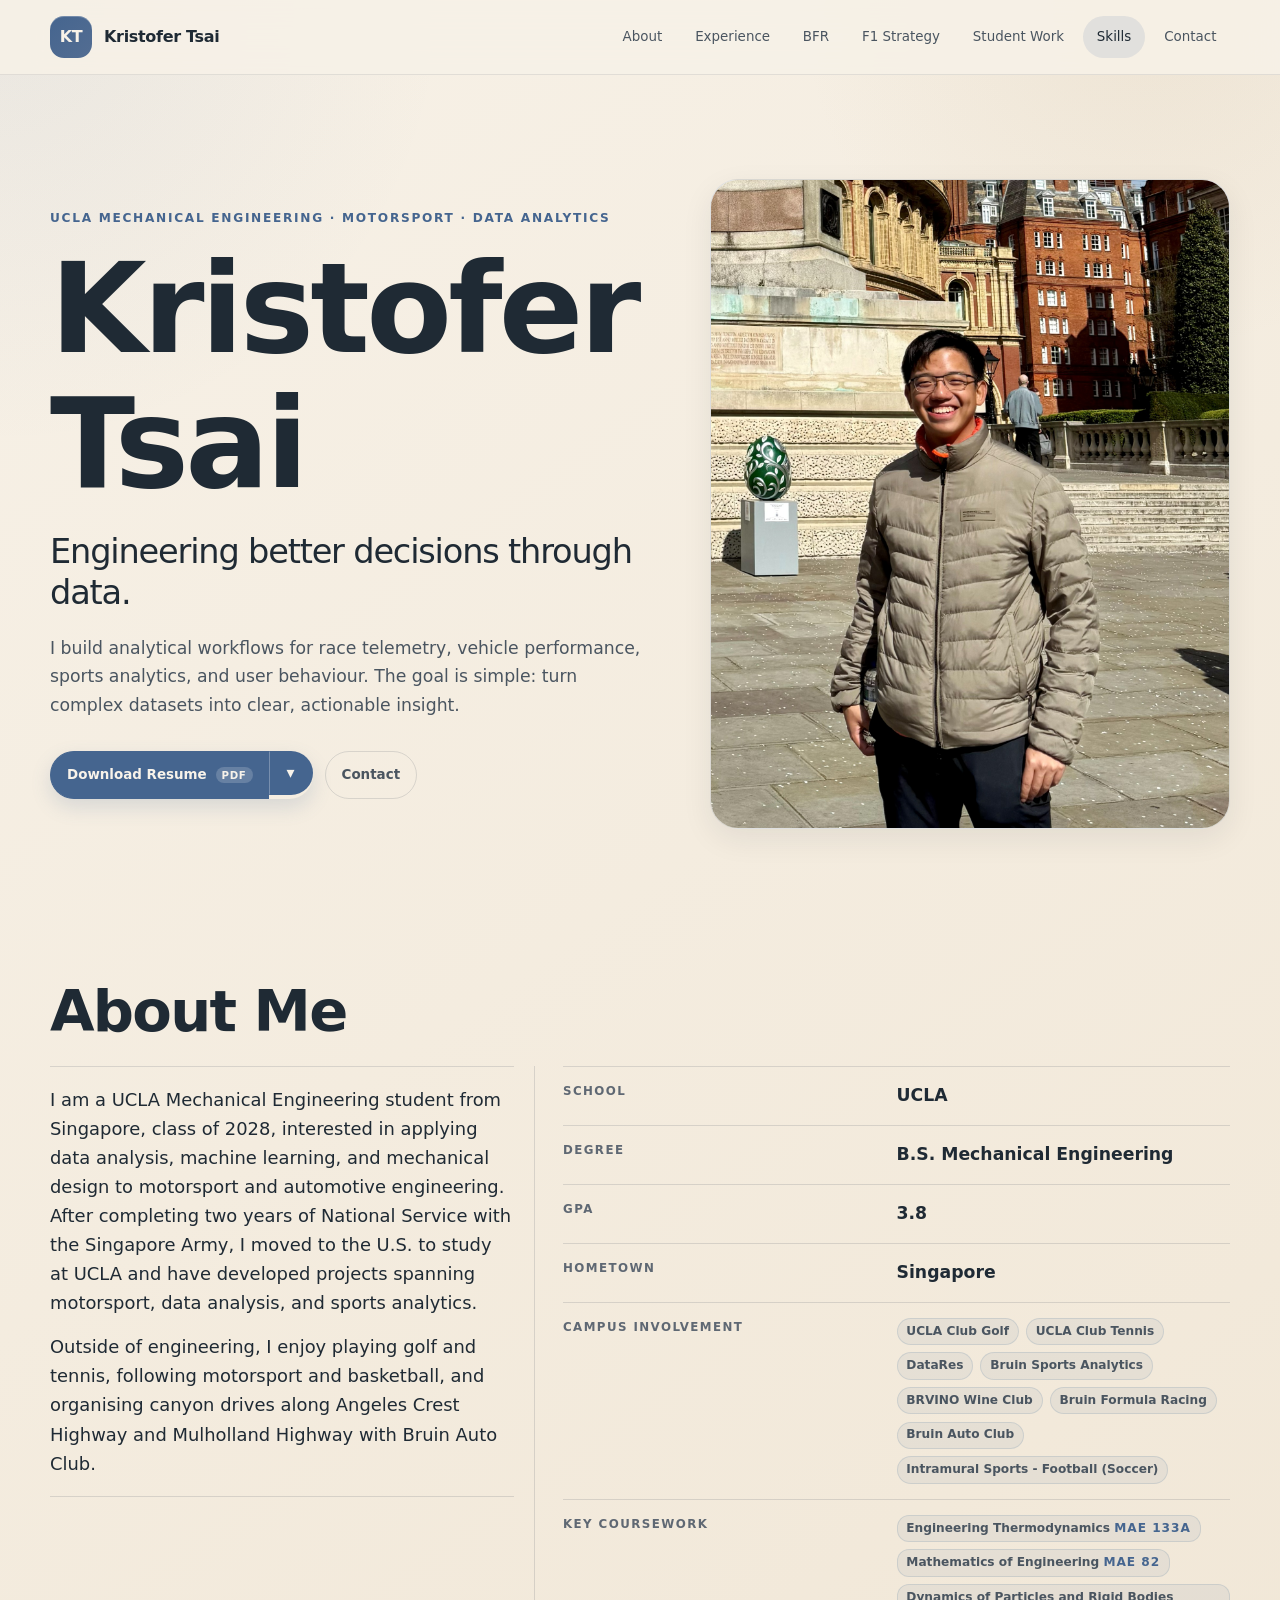
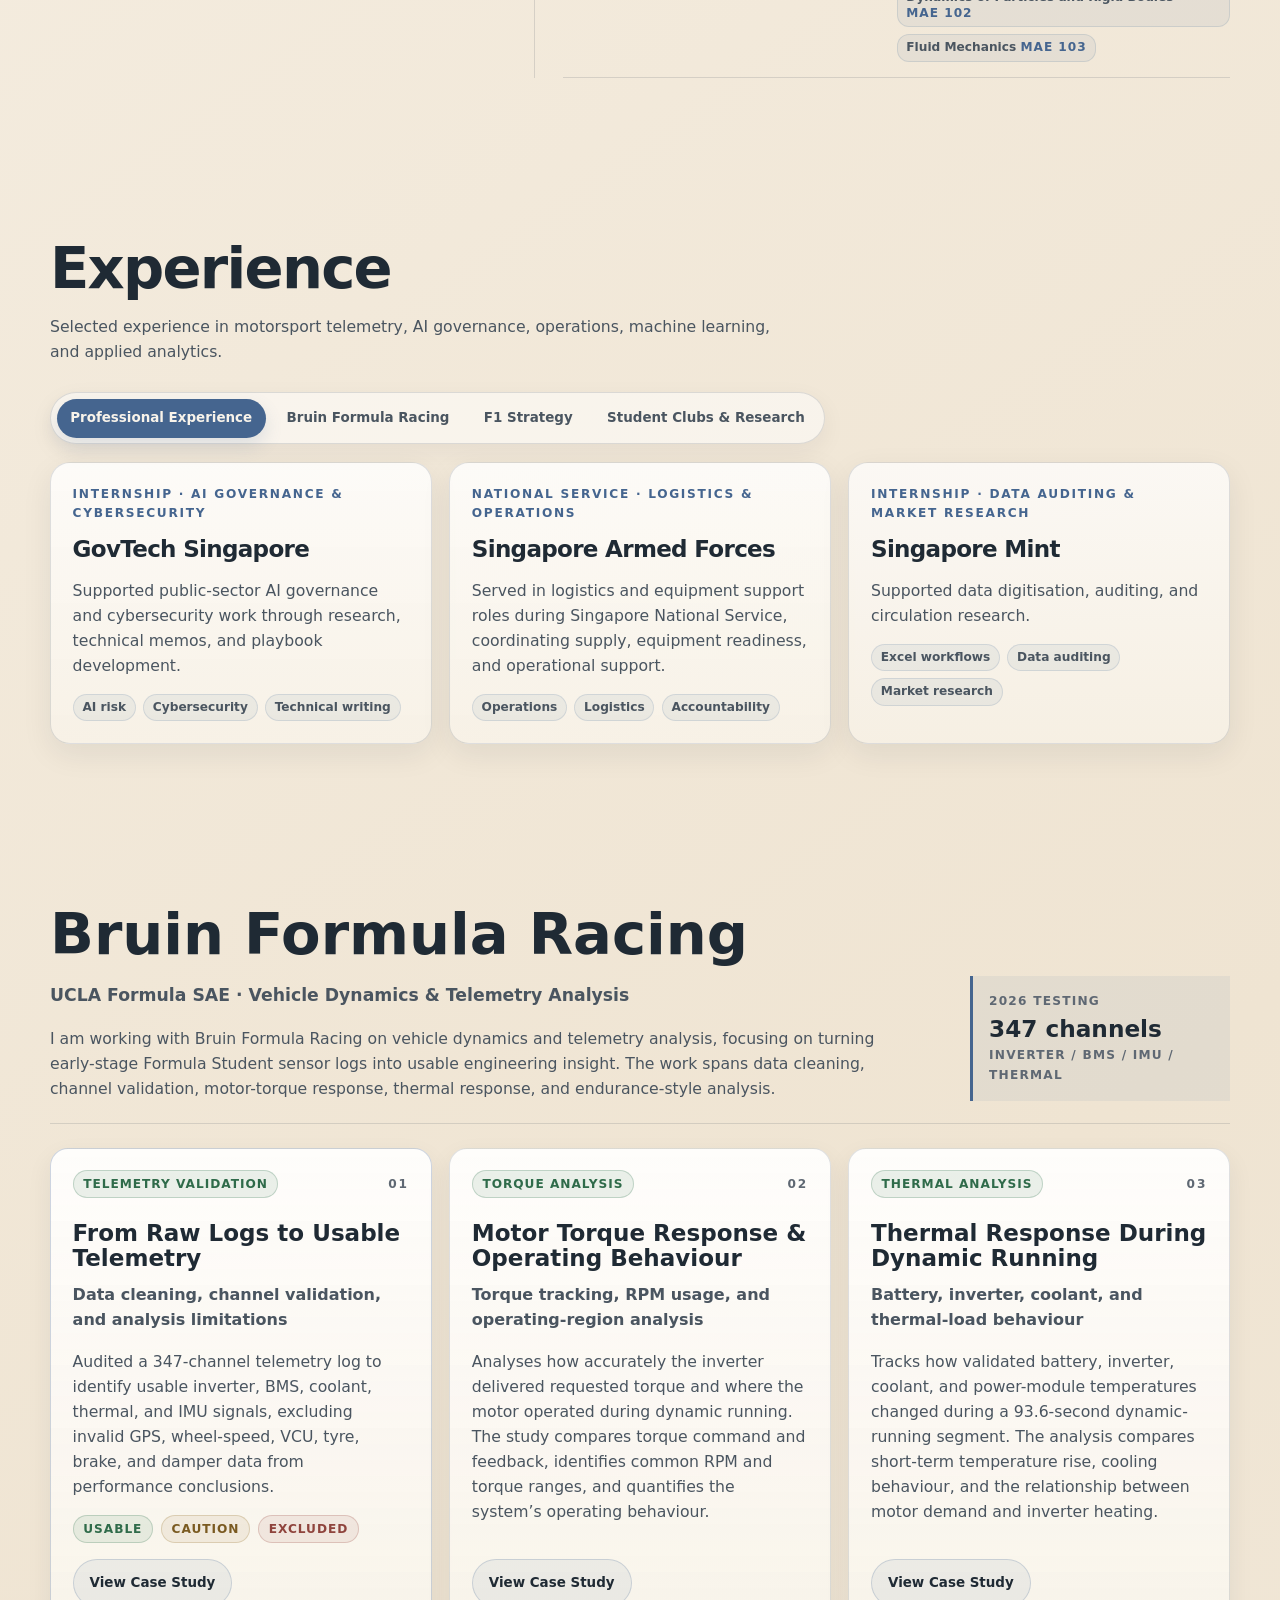
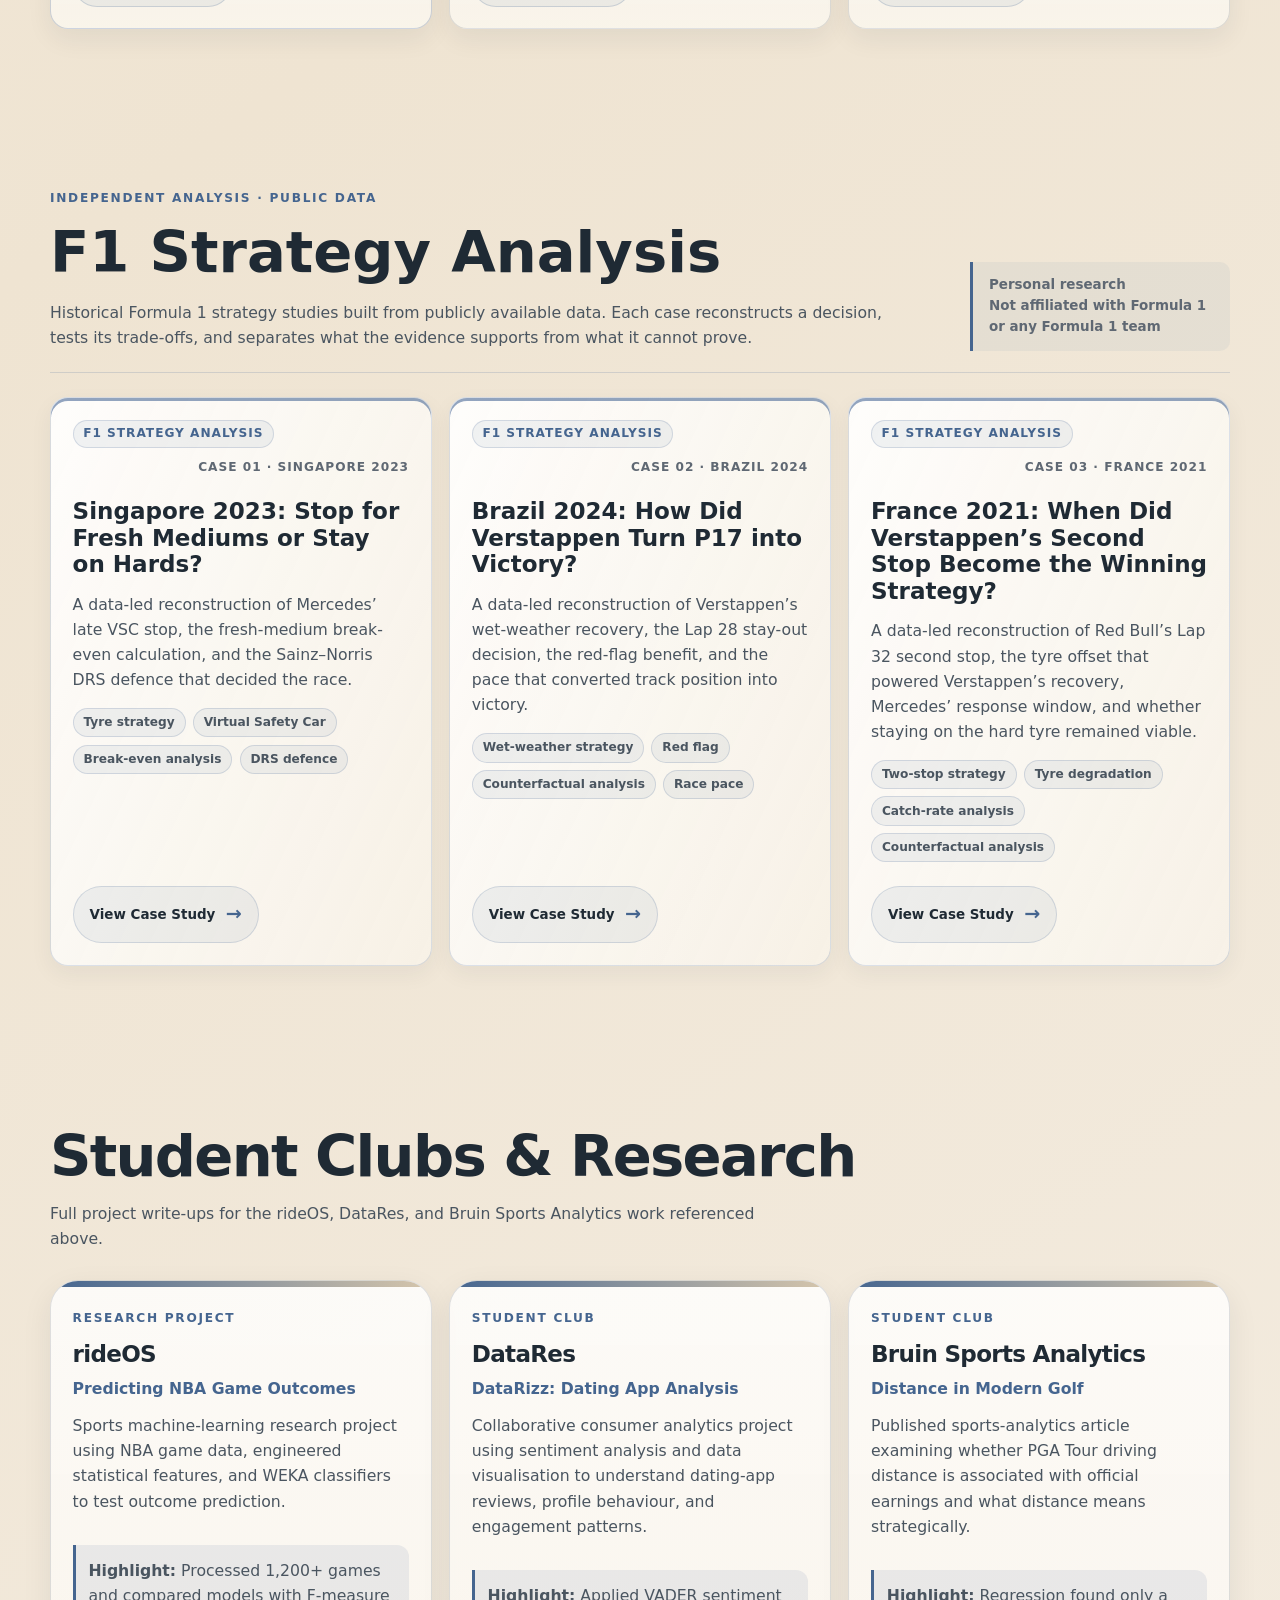
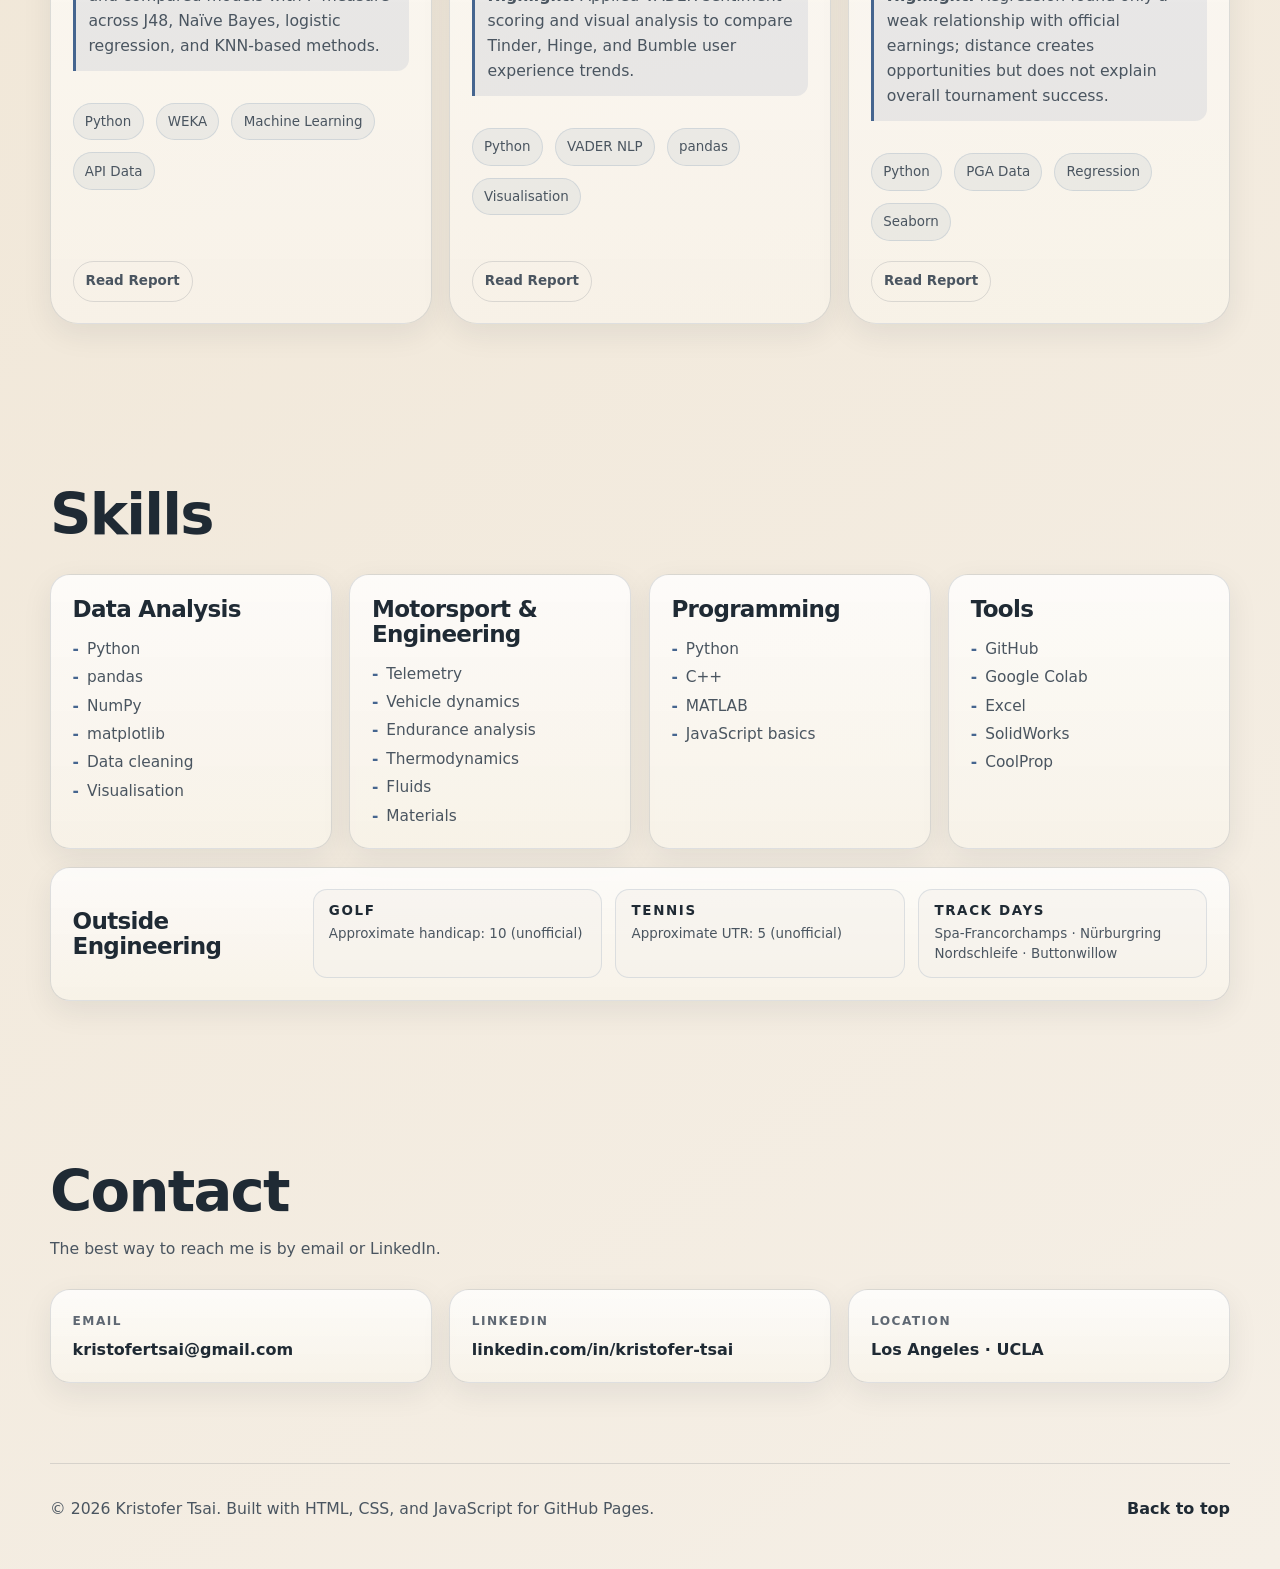
==== commit 70557432: "more edits" ====
--- a/index.html
+++ b/index.html
@@ -6,7 +6,7 @@
   <meta name="description" content="Kristofer Tsai, UCLA Mechanical Engineering portfolio focused on motorsport and data analytics." />
   <title>Kristofer Tsai | Motorsport Engineering Portfolio</title>
   <script>document.documentElement.classList.add('js');</script>
-  <link rel="stylesheet" href="style.css?v=20260807-bfr-equal-panels" />
+  <link rel="stylesheet" href="style.css?v=20260807-resume-primary" />
 </head>
 <body>
   <a class="skip-link" href="#main">Skip to main content</a>
@@ -51,7 +51,7 @@
         <div class="hero-actions" role="group" aria-label="Primary actions">
           <div class="resume-download" role="group" aria-label="Resume downloads">
             <a
-              class="button button-secondary resume-download-primary"
+              class="button button-primary resume-download-primary"
               href="assets/documents/Kristofer%20Tsai%202026%20Resume.pdf"
               download="Kristofer Tsai 2026 Resume.pdf"
               aria-label="Download resume as PDF"
@@ -60,7 +60,7 @@
               <span class="resume-download-format" aria-hidden="true">PDF</span>
             </a>
             <details class="resume-download-options">
-              <summary class="button button-secondary resume-download-toggle" aria-label="Choose resume format">
+              <summary class="button button-primary resume-download-toggle" aria-label="Choose resume format">
                 <span aria-hidden="true">&#9662;</span>
               </summary>
               <div class="resume-download-menu">
--- a/style.css
+++ b/style.css
@@ -332,6 +332,8 @@
 .resume-download {
   position: relative;
   display: inline-flex;
+  border-radius: 999px;
+  box-shadow: 0 8px 20px rgba(79, 110, 154, 0.18);
   transition: transform 170ms ease;
 }
 
@@ -341,6 +343,10 @@
 
 .resume-download .button:hover {
   transform: none;
+}
+
+.resume-download .button-primary {
+  box-shadow: none;
 }
 
 .resume-download-primary {
@@ -352,8 +358,8 @@
 .resume-download-format {
   padding: 0.12rem 0.38rem;
   border-radius: 999px;
-  color: var(--accent-blue);
-  background: var(--accent-soft);
+  color: #f8f3ea;
+  background: rgba(255, 255, 255, 0.18);
   font-size: 0.64rem;
   line-height: 1.25;
   letter-spacing: 0.06em;
@@ -366,6 +372,7 @@
 .resume-download-toggle {
   width: 44px;
   padding: 0;
+  border-left-color: rgba(255, 255, 255, 0.28);
   border-radius: 0 999px 999px 0;
   cursor: pointer;
   list-style: none;
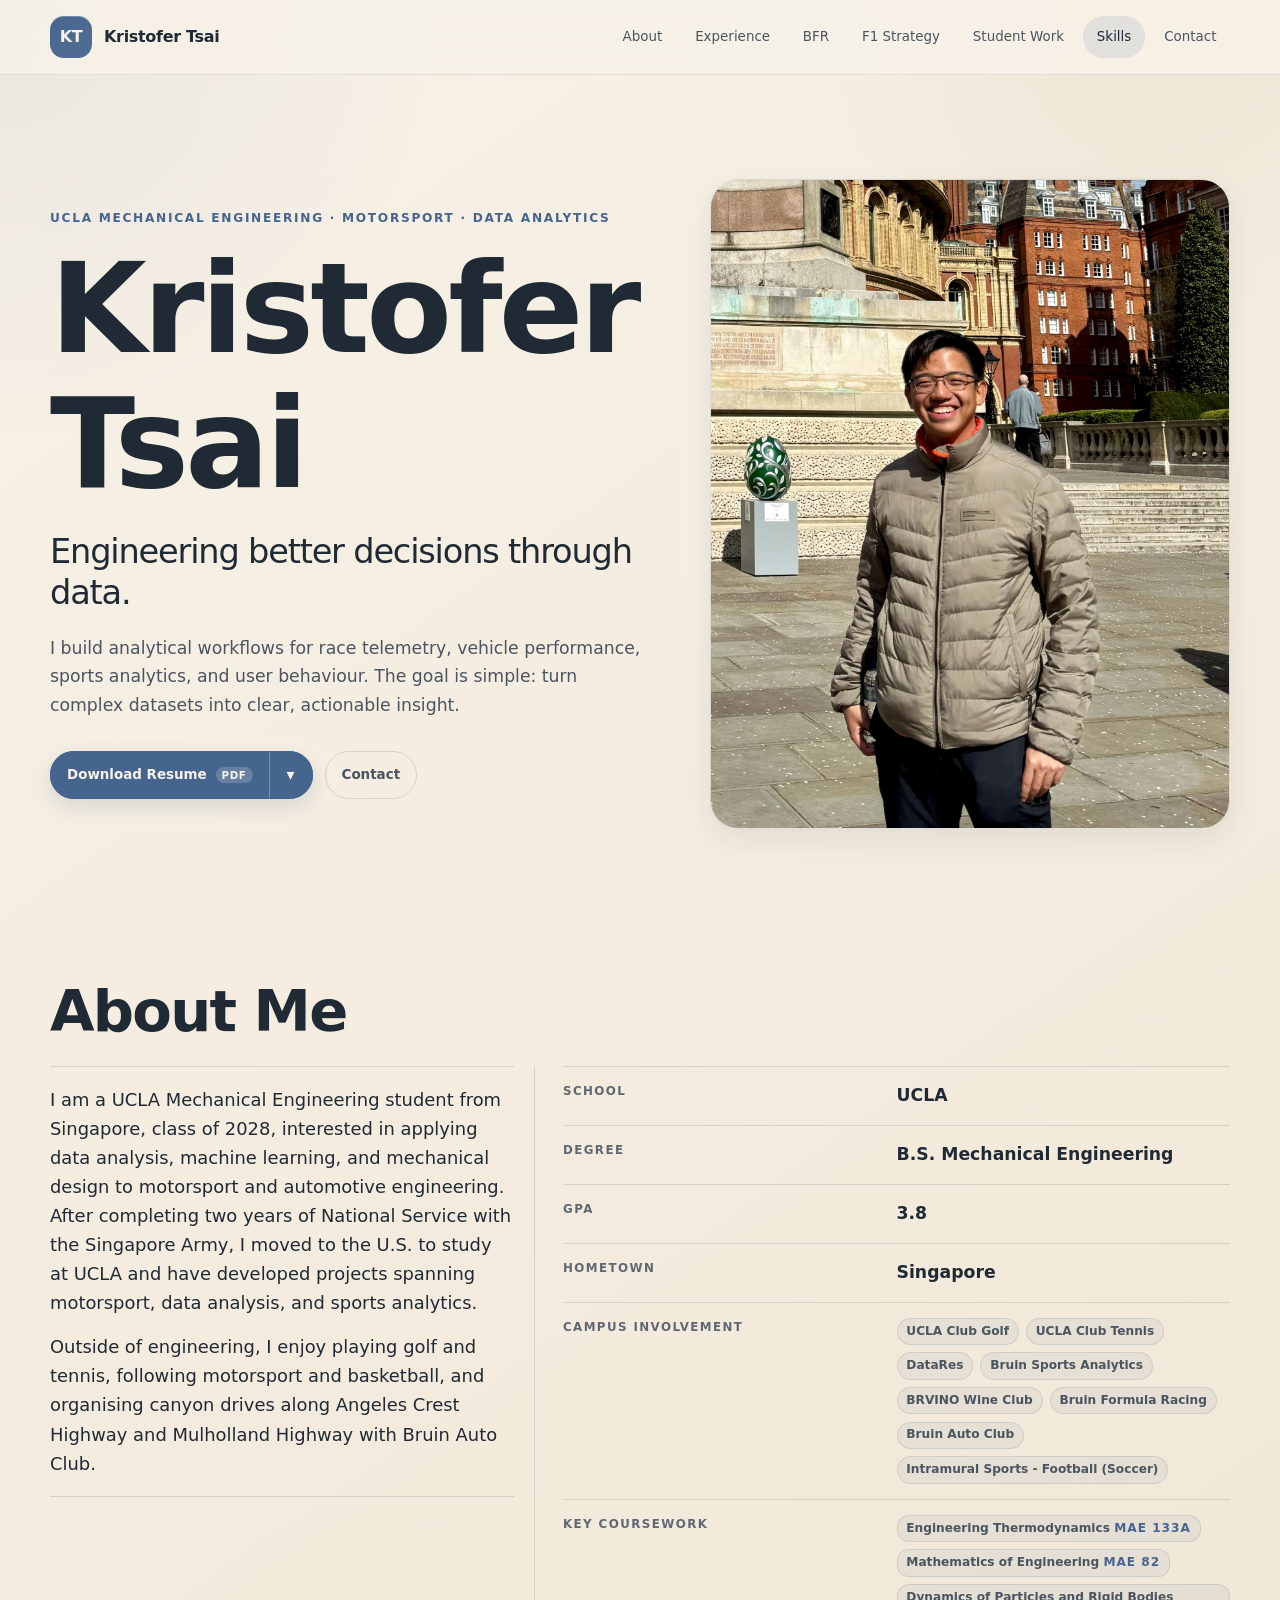
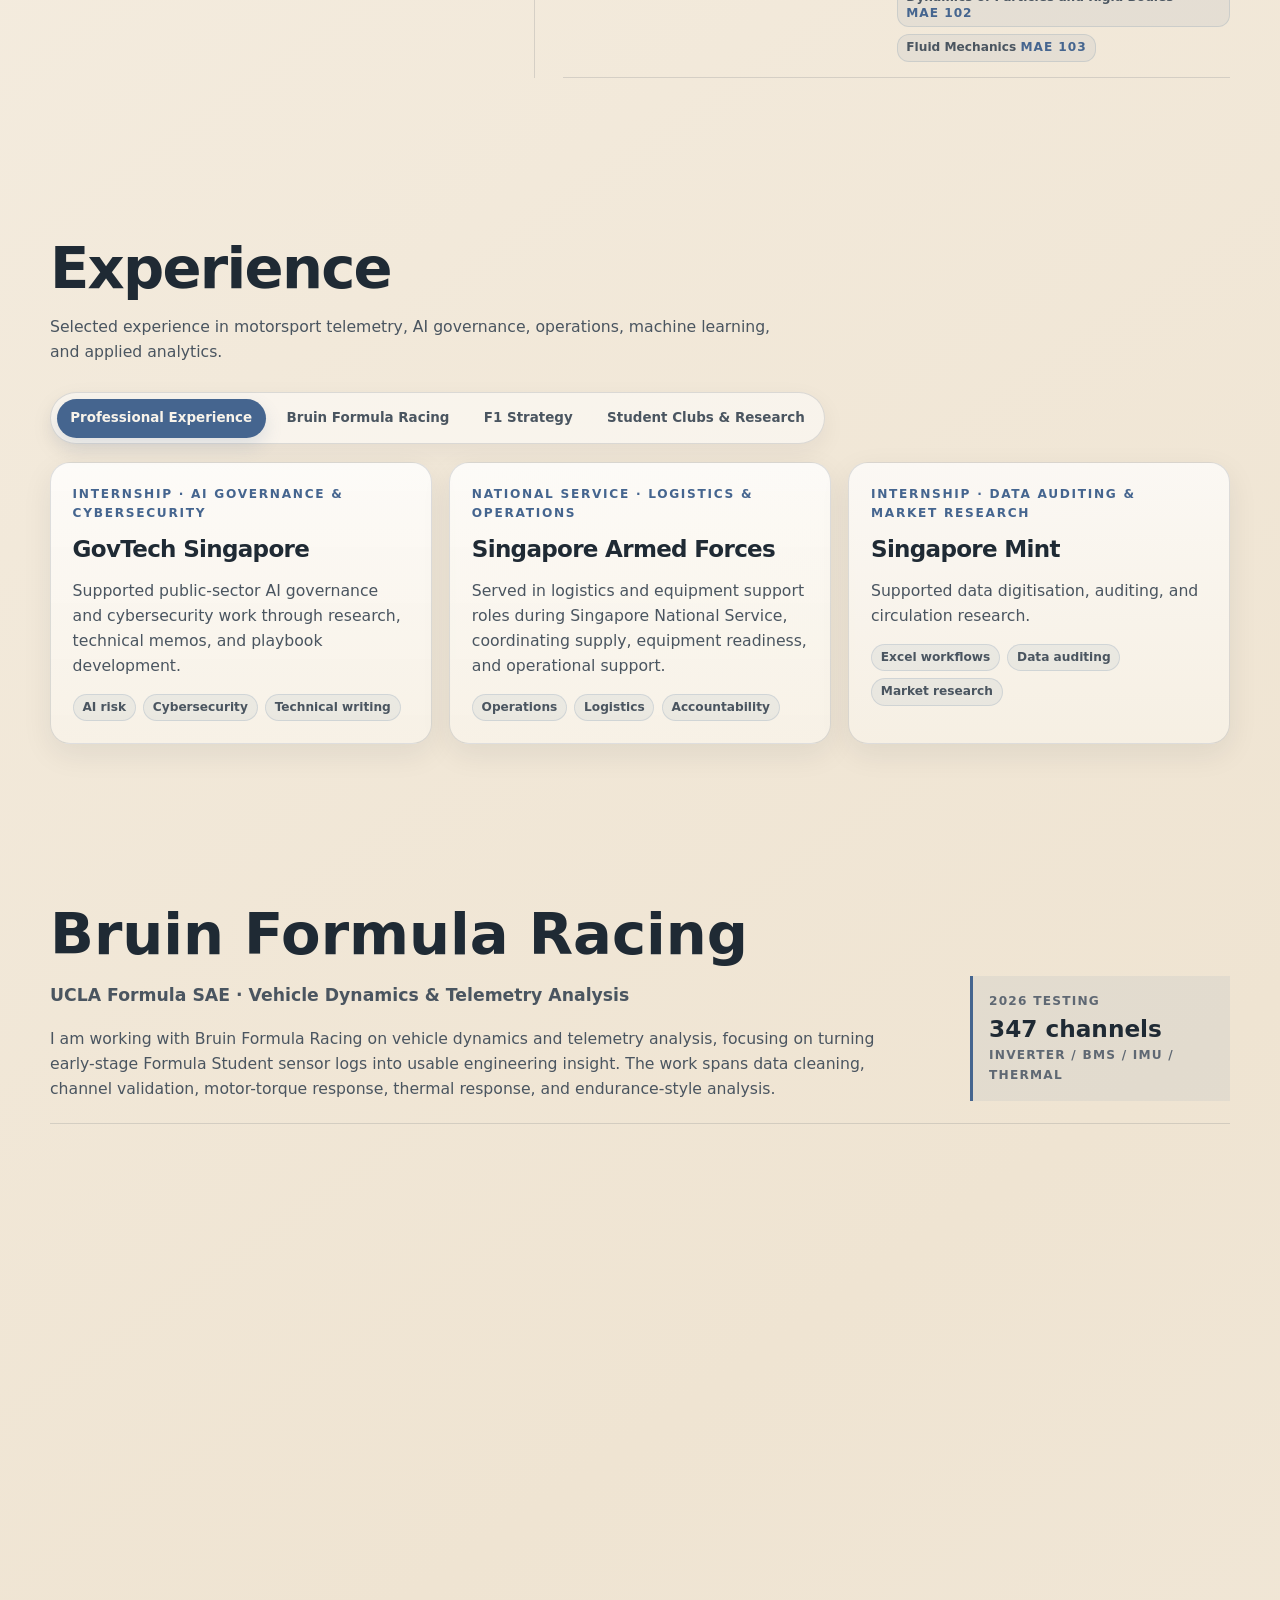
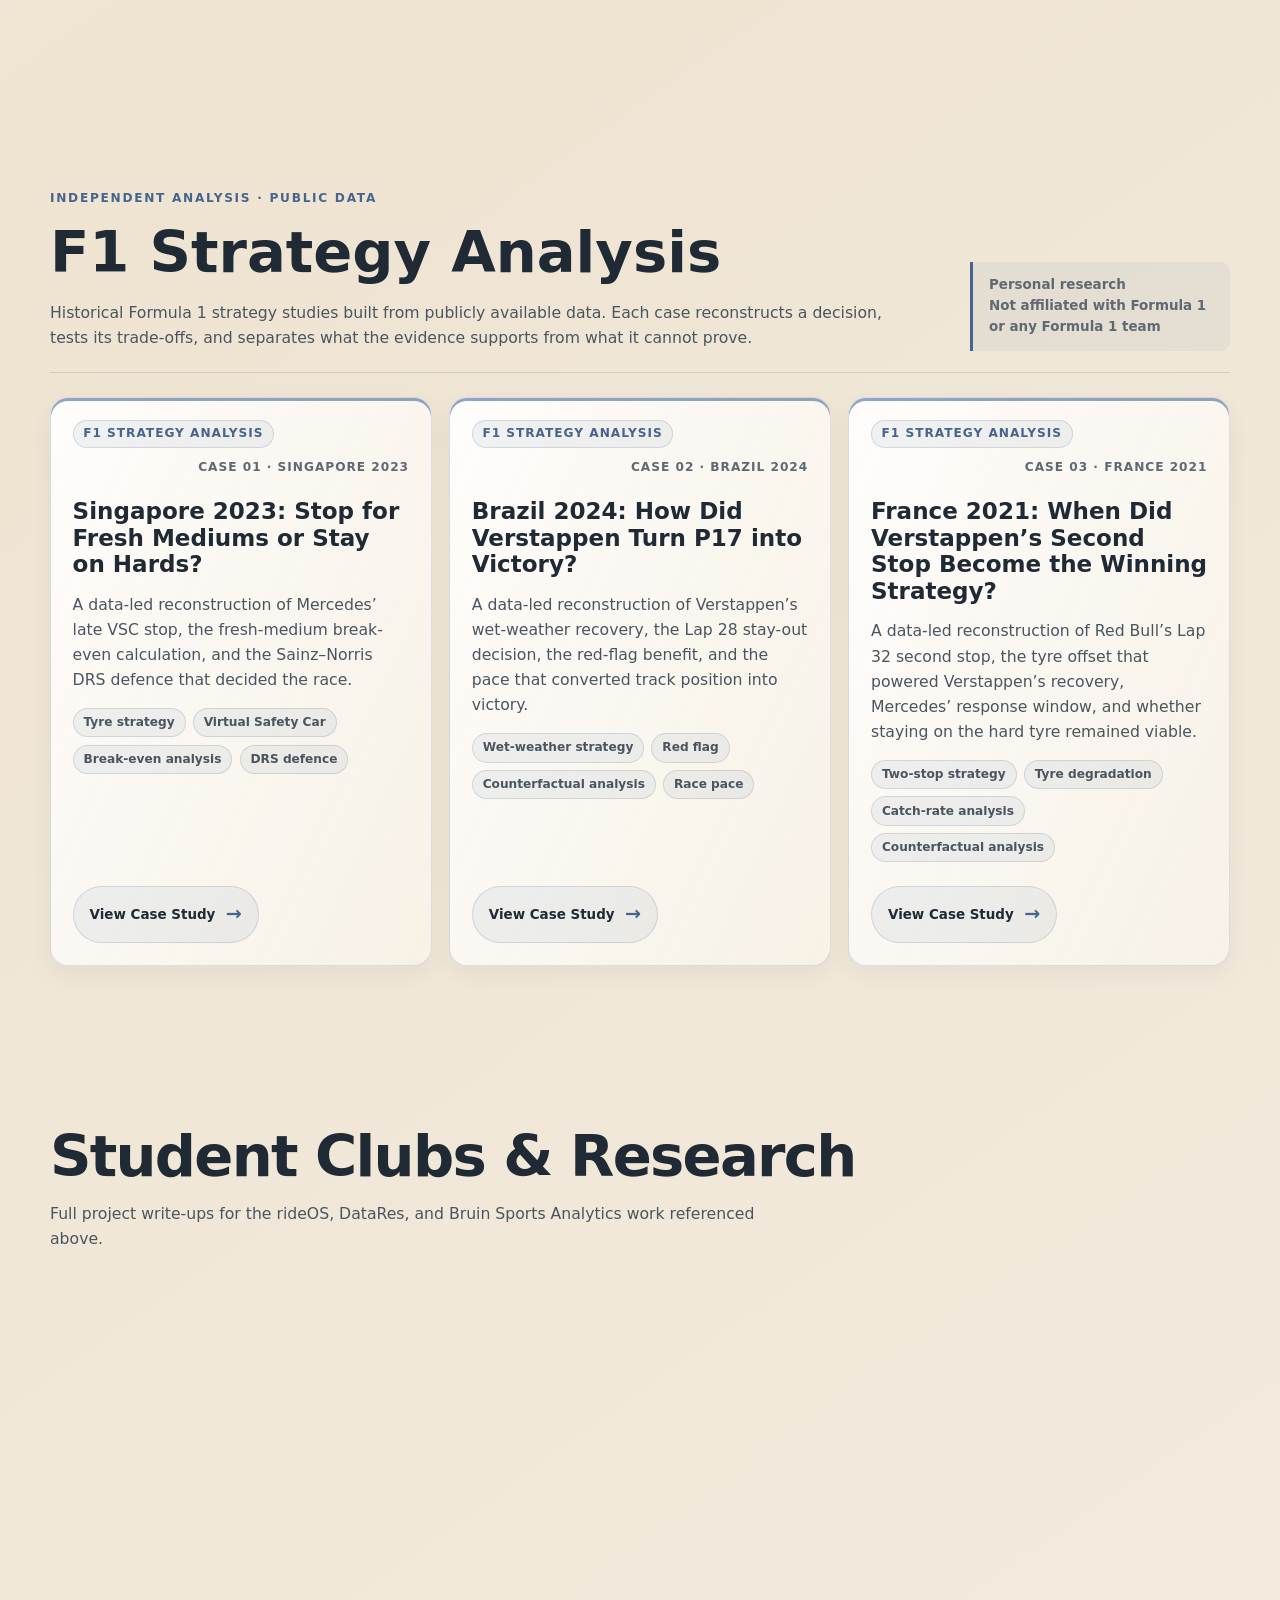
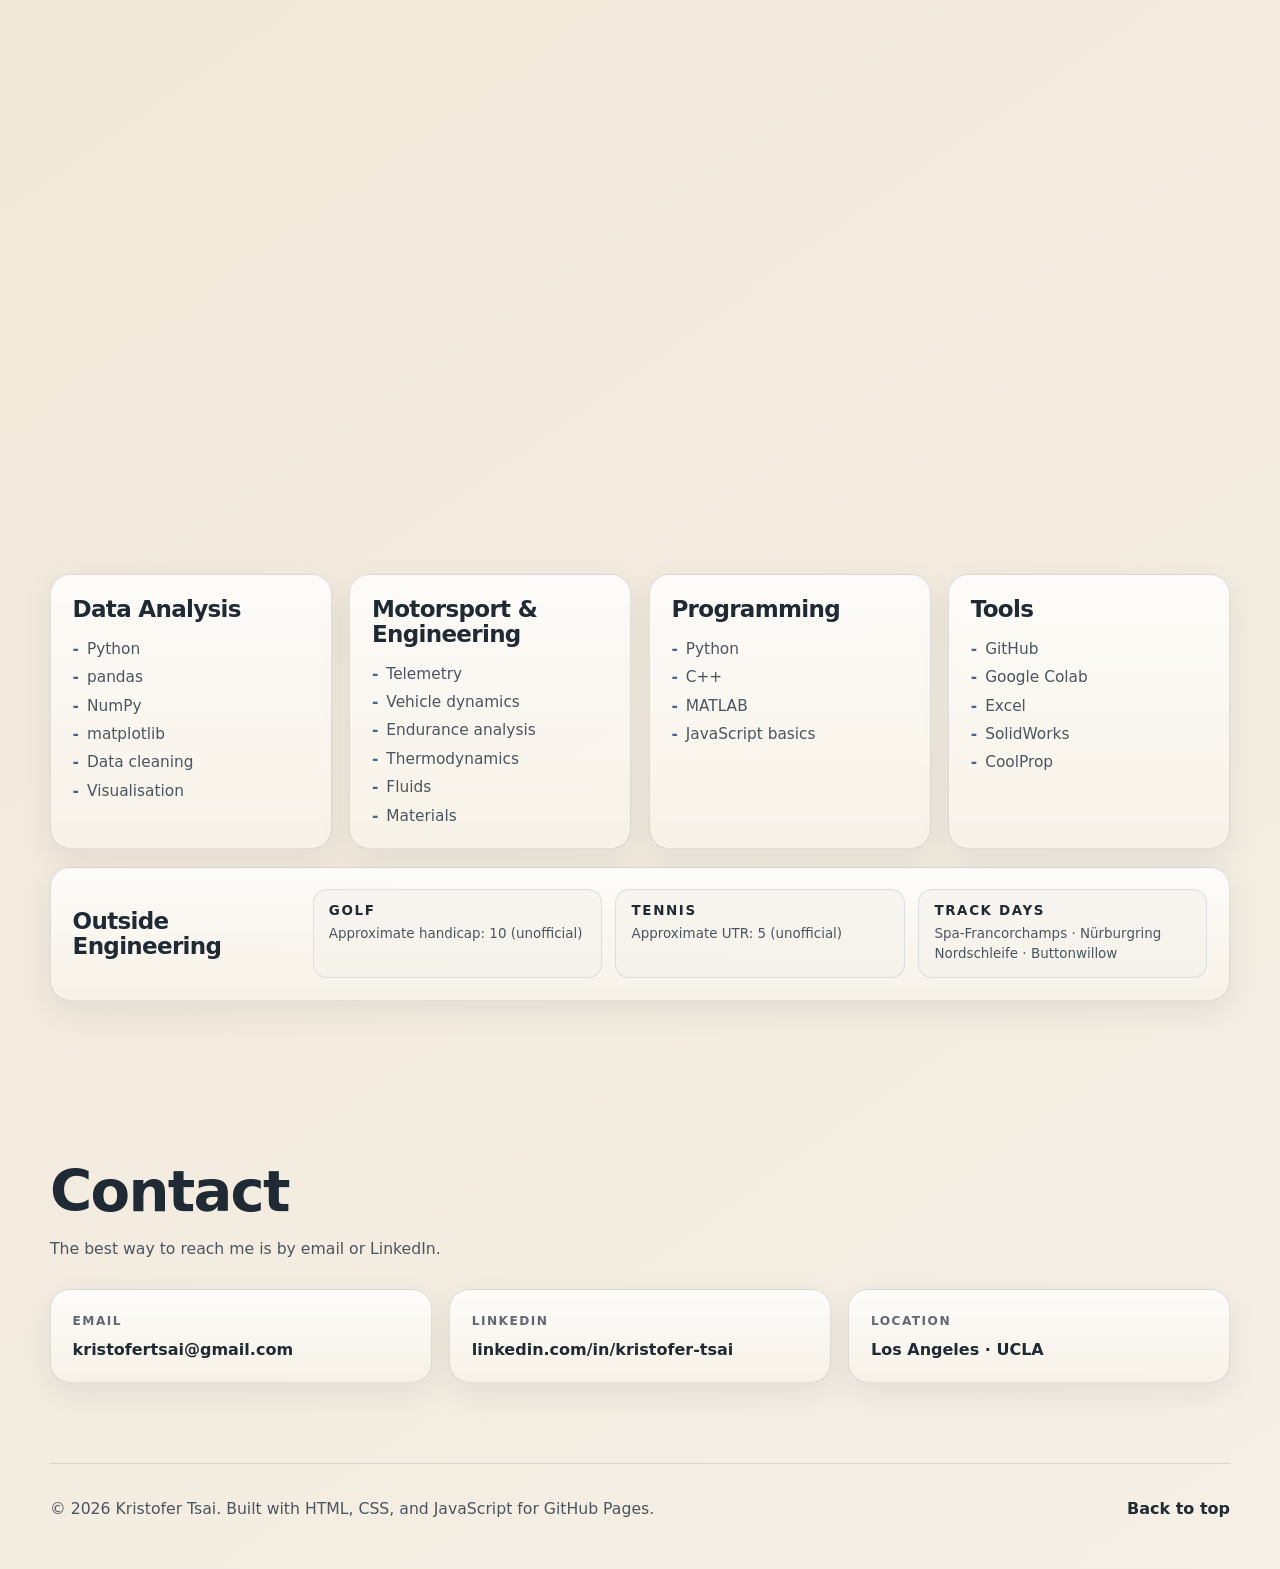
==== commit a1206939: "polishing" ====
--- a/index.html
+++ b/index.html
@@ -6,7 +6,7 @@
   <meta name="description" content="Kristofer Tsai, UCLA Mechanical Engineering portfolio focused on motorsport and data analytics." />
   <title>Kristofer Tsai | Motorsport Engineering Portfolio</title>
   <script>document.documentElement.classList.add('js');</script>
-  <link rel="stylesheet" href="style.css?v=20260807-resume-primary" />
+  <link rel="stylesheet" href="style.css?v=20260807-resume-primary-fix" />
 </head>
 <body>
   <a class="skip-link" href="#main">Skip to main content</a>
--- a/style.css
+++ b/style.css
@@ -333,6 +333,7 @@
   position: relative;
   display: inline-flex;
   border-radius: 999px;
+  background: var(--accent);
   box-shadow: 0 8px 20px rgba(79, 110, 154, 0.18);
   transition: transform 170ms ease;
 }
@@ -367,10 +368,13 @@
 
 .resume-download-options {
   position: static;
+  display: flex;
+  align-self: stretch;
 }
 
 .resume-download-toggle {
   width: 44px;
+  height: 100%;
   padding: 0;
   border-left-color: rgba(255, 255, 255, 0.28);
   border-radius: 0 999px 999px 0;
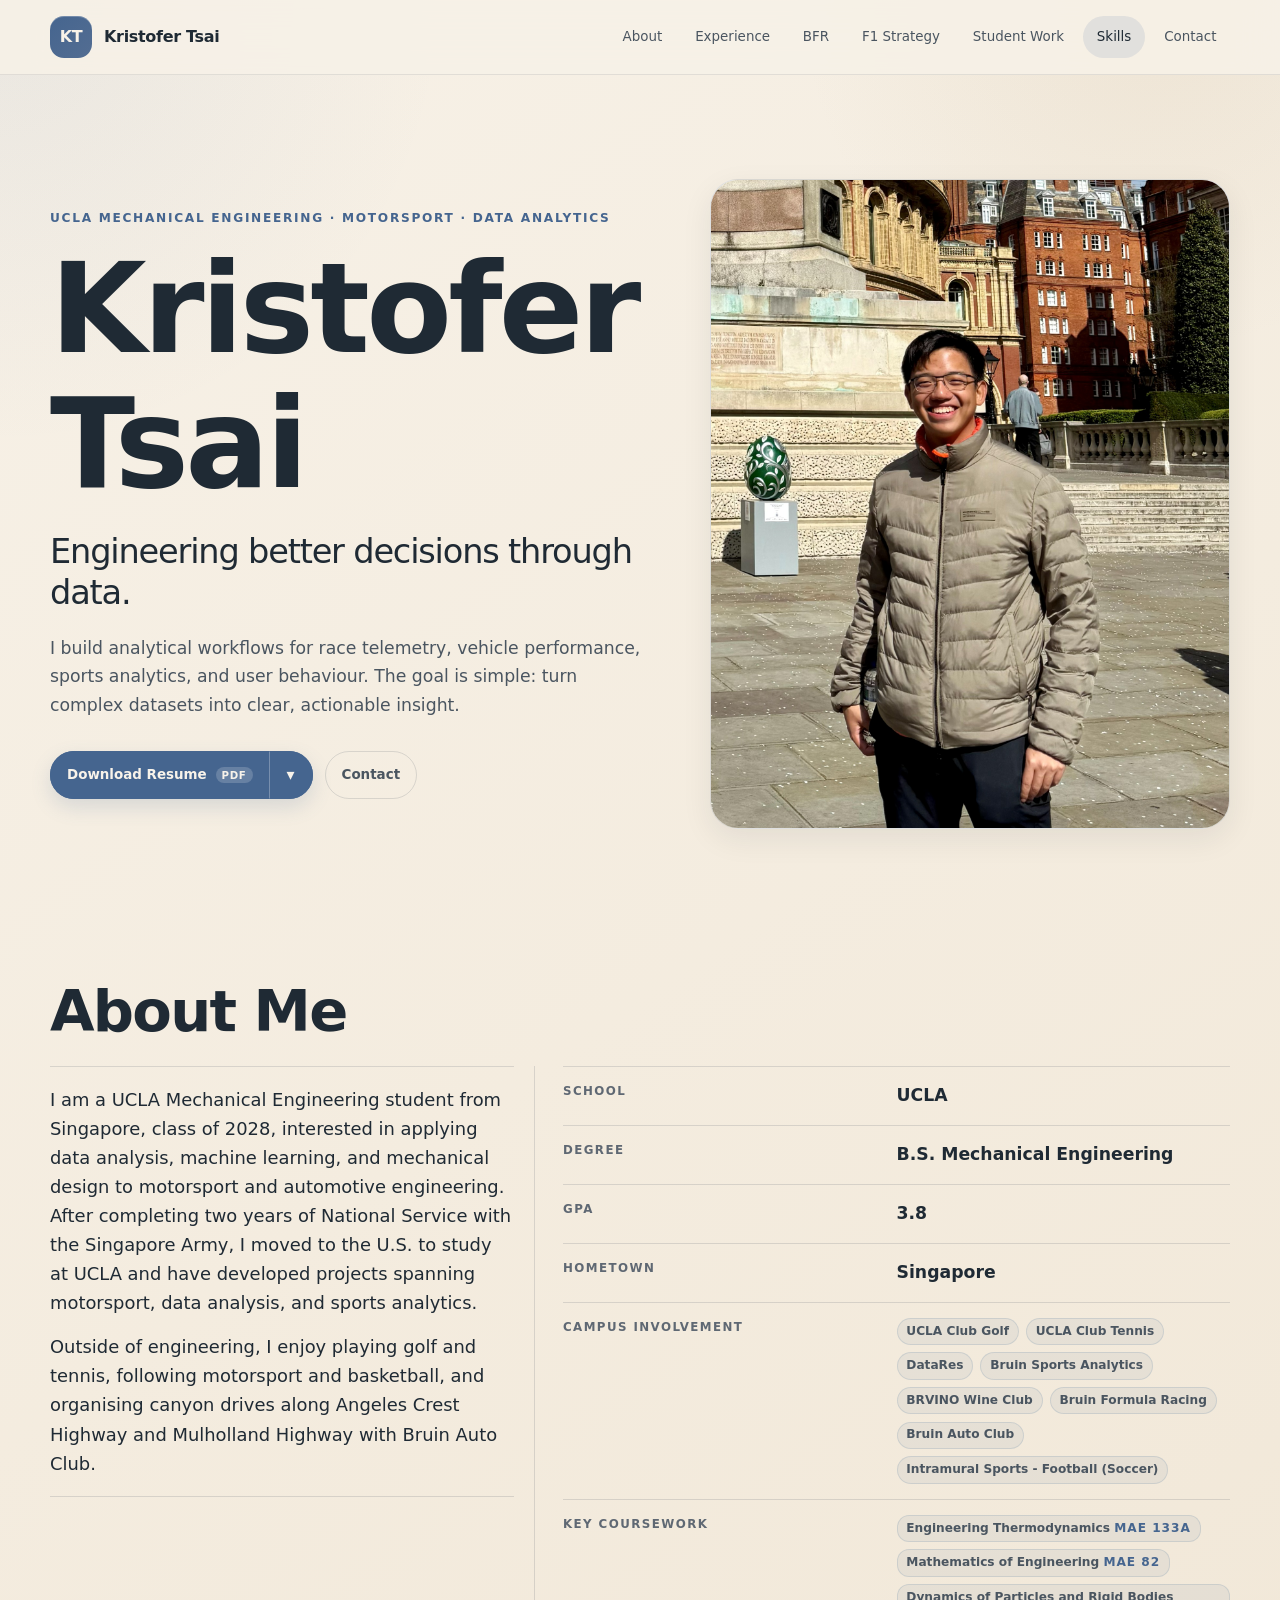
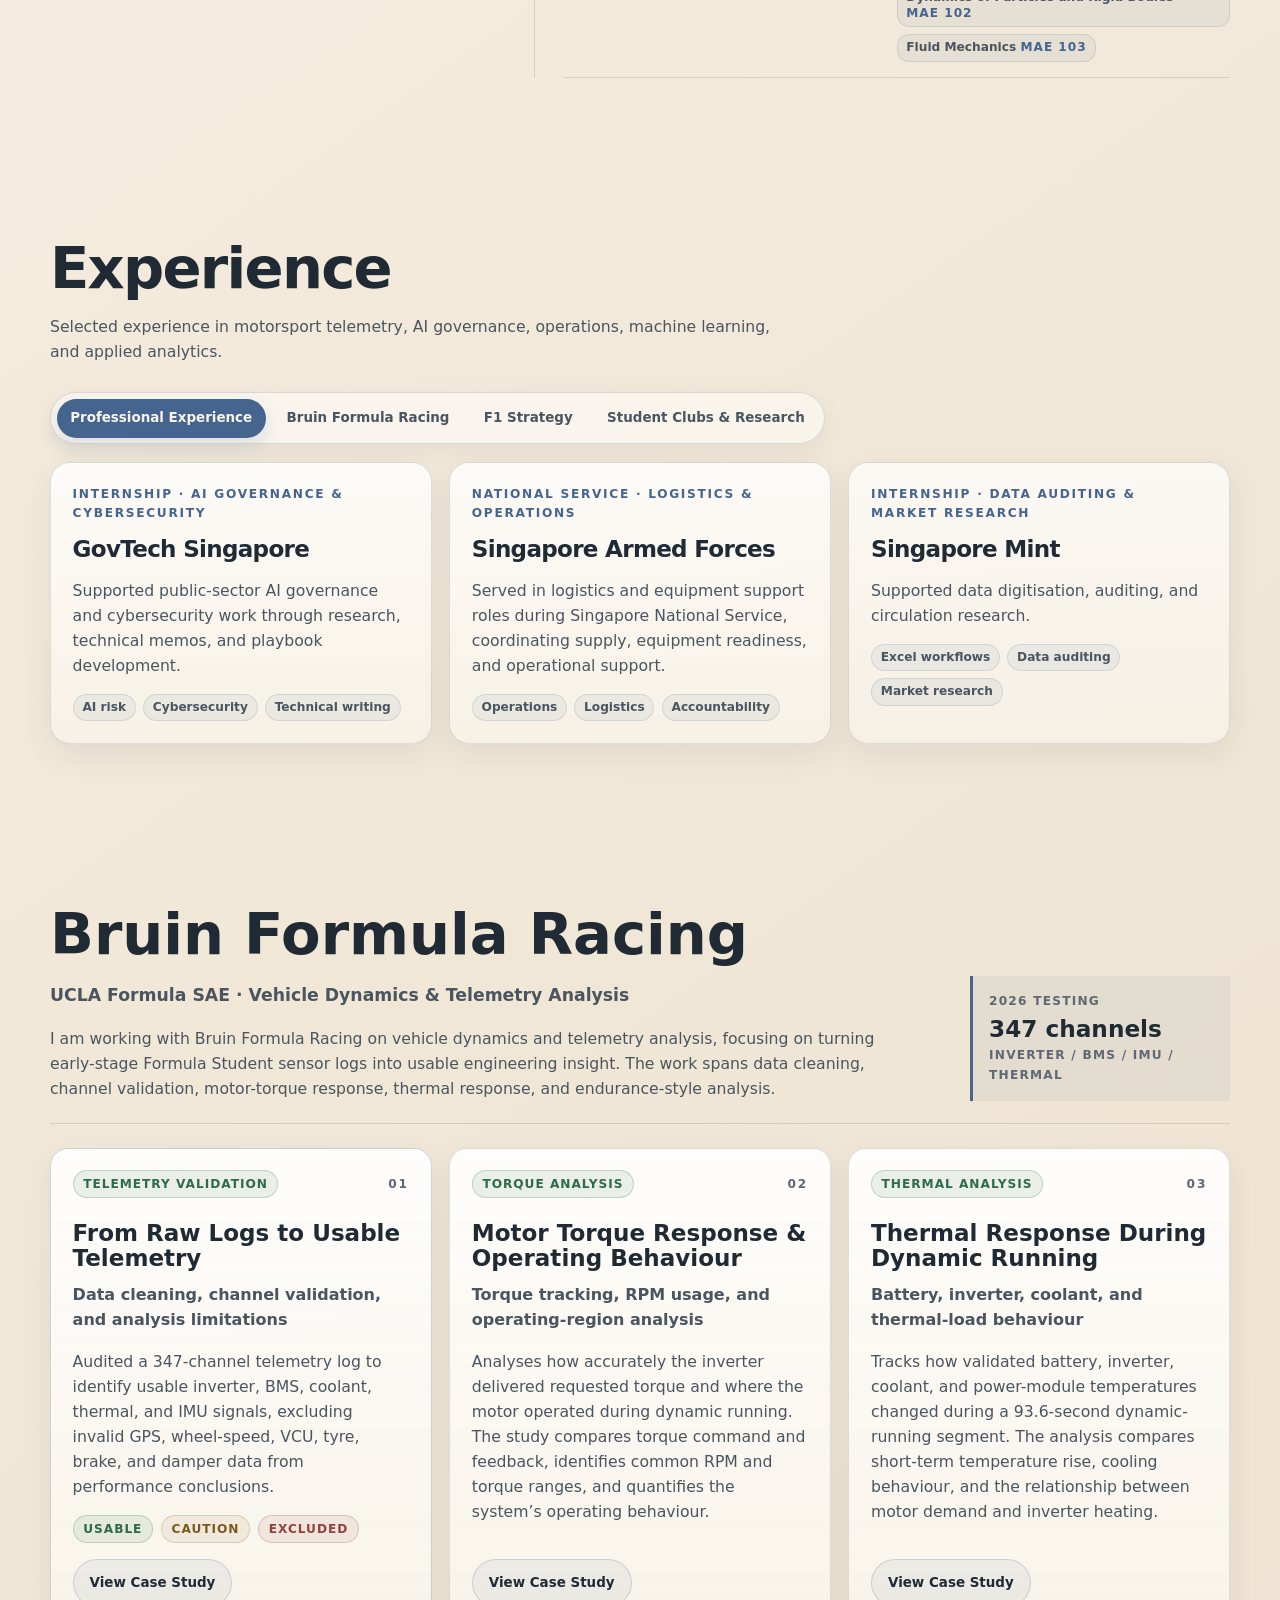
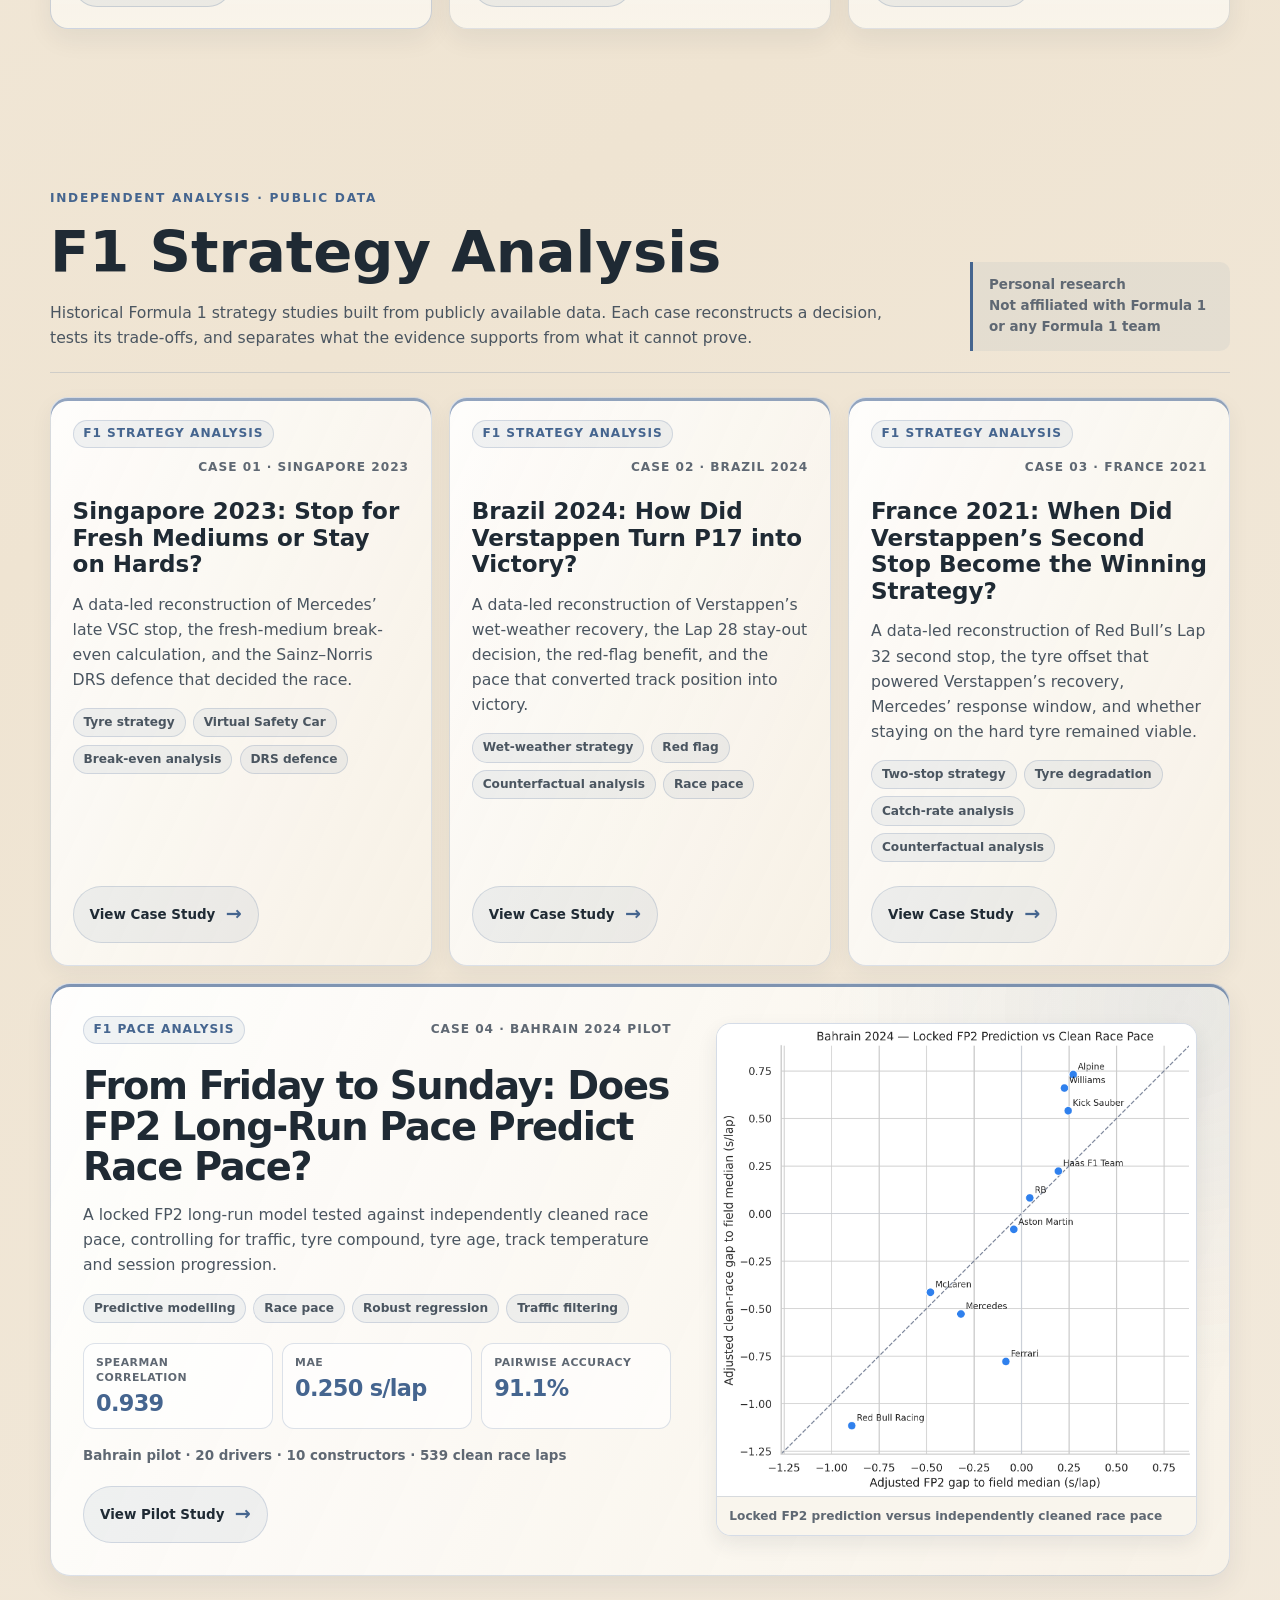
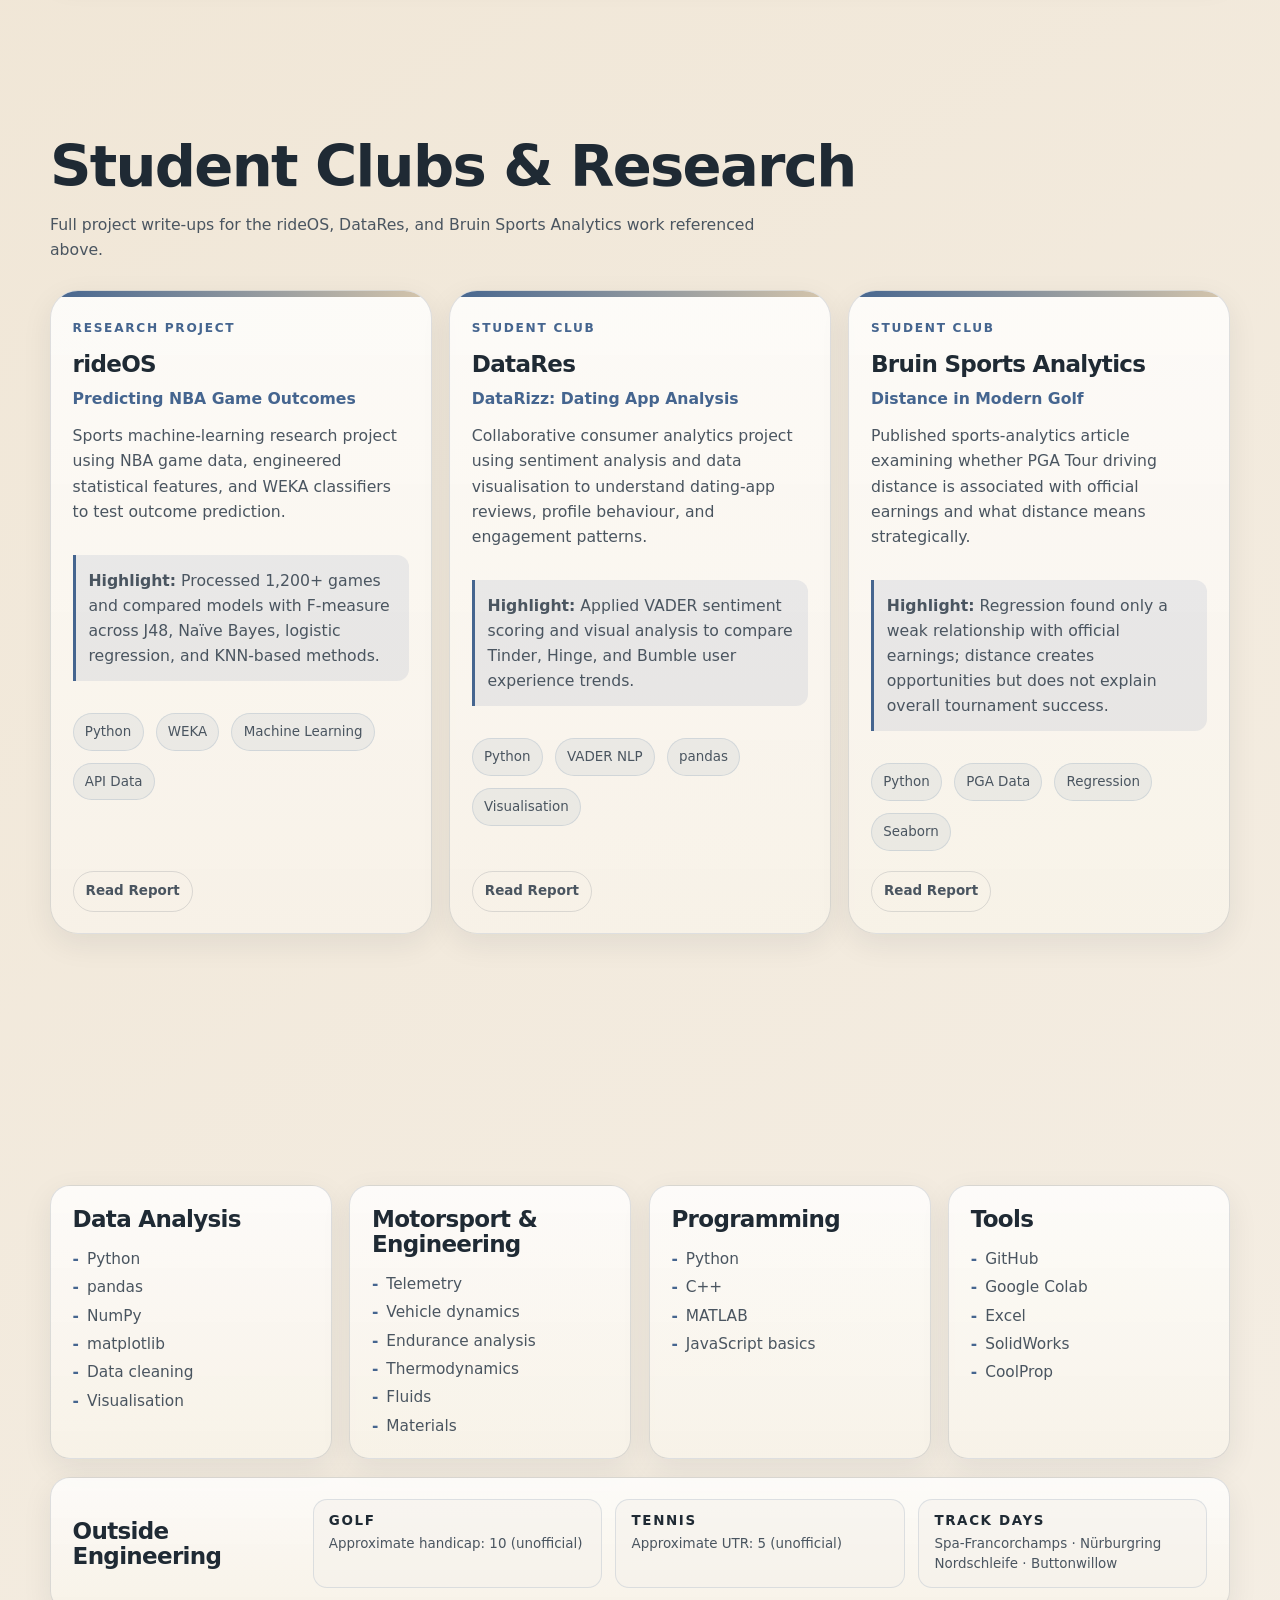
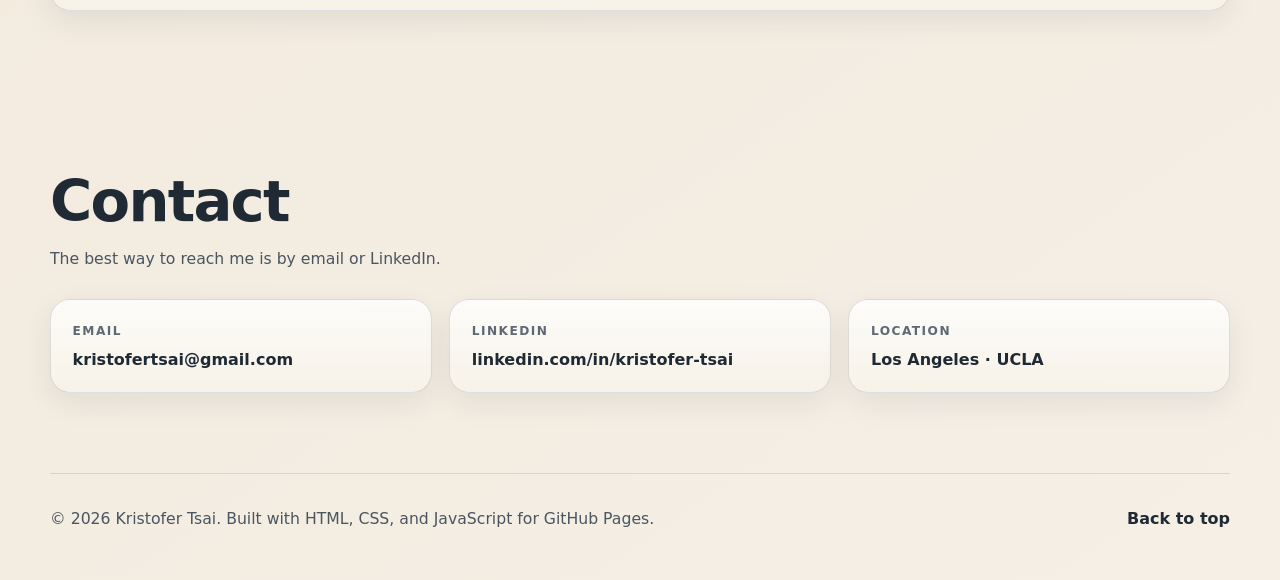
==== commit 1c9ce34d: "fp2 to race pace" ====
--- a/index.html
+++ b/index.html
@@ -6,7 +6,7 @@
   <meta name="description" content="Kristofer Tsai, UCLA Mechanical Engineering portfolio focused on motorsport and data analytics." />
   <title>Kristofer Tsai | Motorsport Engineering Portfolio</title>
   <script>document.documentElement.classList.add('js');</script>
-  <link rel="stylesheet" href="style.css?v=20260807-resume-primary-fix" />
+  <link rel="stylesheet" href="style.css?v=20260826-bahrain-pilot" />
 </head>
 <body>
   <a class="skip-link" href="#main">Skip to main content</a>
@@ -500,6 +500,64 @@
             <span class="f1-study-cta" aria-hidden="true">View Case Study <span>&rarr;</span></span>
           </a>
         </div>
+
+        <a
+          class="f1-featured-study"
+          href="reports/f1-bahrain-2024-fp2-race-pace.html"
+          aria-label="View the Bahrain 2024 FP2 long-run pace prediction pilot study"
+        >
+          <div class="f1-featured-copy">
+            <div class="f1-study-topline">
+              <span class="f1-study-eyebrow">F1 Pace Analysis</span>
+              <span class="f1-study-index">Case 04 &middot; Bahrain 2024 Pilot</span>
+            </div>
+
+            <div class="f1-featured-body">
+              <h3>From Friday to Sunday: Does FP2 Long-Run Pace Predict Race Pace?</h3>
+              <p>
+                A locked FP2 long-run model tested against independently cleaned race pace, controlling for traffic,
+                tyre compound, tyre age, track temperature and session progression.
+              </p>
+            </div>
+
+            <ul class="f1-study-tags" aria-label="Pilot study topics">
+              <li>Predictive modelling</li>
+              <li>Race pace</li>
+              <li>Robust regression</li>
+              <li>Traffic filtering</li>
+            </ul>
+
+            <dl class="f1-featured-metrics" aria-label="Pilot study headline results">
+              <div>
+                <dt>Spearman correlation</dt>
+                <dd>0.939</dd>
+              </div>
+              <div>
+                <dt>MAE</dt>
+                <dd>0.250 s/lap</dd>
+              </div>
+              <div>
+                <dt>Pairwise accuracy</dt>
+                <dd>91.1%</dd>
+              </div>
+            </dl>
+
+            <p class="f1-featured-support">Bahrain pilot &middot; 20 drivers &middot; 10 constructors &middot; 539 clean race laps</p>
+            <span class="f1-study-cta" aria-hidden="true">View Pilot Study <span>&rarr;</span></span>
+          </div>
+
+          <figure class="f1-featured-figure">
+            <img
+              src="assets/reports/f1-bahrain-2024-fp2-race-pace/f1-bahrain-fp2-vs-race-validation.png"
+              width="1523"
+              height="1500"
+              loading="lazy"
+              decoding="async"
+              alt="Scatterplot comparing adjusted Bahrain 2024 FP2 constructor pace with adjusted clean-race pace, including a line of perfect agreement."
+            />
+            <figcaption>Locked FP2 prediction versus independently cleaned race pace</figcaption>
+          </figure>
+        </a>
       </div>
     </section>
 
--- a/style.css
+++ b/style.css
@@ -1775,6 +1775,153 @@
   background: var(--accent-soft);
 }
 
+.f1-featured-study {
+  display: grid;
+  grid-template-columns: minmax(0, 1.1fr) minmax(320px, 0.9fr);
+  gap: clamp(1.35rem, 3.5vw, 2.75rem);
+  align-items: center;
+  margin-top: var(--gap-grid);
+  padding: clamp(1.35rem, 3vw, 2rem);
+  border: 1px solid var(--f1-line);
+  border-radius: 20px;
+  background:
+    radial-gradient(circle at 96% 4%, rgba(79, 110, 154, 0.1), transparent 23rem),
+    linear-gradient(115deg, rgba(255, 255, 255, 0.94), rgba(248, 243, 233, 0.86));
+  box-shadow:
+    inset 0 3px 0 rgba(79, 110, 154, 0.72),
+    0 10px 26px rgba(41, 55, 71, 0.08);
+  transition: transform 180ms ease, border-color 180ms ease, background 180ms ease, box-shadow 180ms ease;
+}
+
+.f1-featured-study:hover,
+.f1-featured-study:focus-visible {
+  transform: translateY(-4px);
+  border-color: rgba(79, 110, 154, 0.44);
+  background:
+    radial-gradient(circle at 96% 4%, rgba(79, 110, 154, 0.15), transparent 23rem),
+    linear-gradient(115deg, rgba(255, 255, 255, 0.99), rgba(232, 237, 244, 0.82));
+  box-shadow:
+    inset 0 3px 0 rgba(79, 110, 154, 0.86),
+    0 14px 32px rgba(41, 55, 71, 0.11);
+}
+
+.f1-featured-study:focus-visible {
+  outline: 3px solid var(--f1-signal);
+  outline-offset: 4px;
+}
+
+.f1-featured-copy {
+  display: flex;
+  min-width: 0;
+  flex-direction: column;
+}
+
+.f1-featured-body {
+  margin-top: 1.35rem;
+}
+
+.f1-featured-body h3 {
+  color: var(--text);
+  font-size: clamp(1.75rem, 3vw, 2.55rem);
+  letter-spacing: -0.035em;
+  line-height: 1.06;
+}
+
+.f1-featured-body p {
+  max-width: 690px;
+  margin: 0.9rem 0 0;
+  color: var(--f1-copy);
+  font-size: var(--type-body);
+}
+
+.f1-featured-metrics {
+  display: grid;
+  grid-template-columns: repeat(3, minmax(0, 1fr));
+  gap: 0.55rem;
+  margin: 1.25rem 0 0;
+}
+
+.f1-featured-metrics > div {
+  min-width: 0;
+  padding: 0.75rem;
+  border: 1px solid var(--f1-line);
+  border-radius: 12px;
+  background: rgba(255, 255, 255, 0.62);
+}
+
+.f1-featured-metrics dt,
+.f1-featured-metrics dd {
+  margin: 0;
+}
+
+.f1-featured-metrics dt {
+  color: var(--f1-muted);
+  font-size: 0.68rem;
+  font-weight: 850;
+  letter-spacing: 0.045em;
+  line-height: 1.35;
+  text-transform: uppercase;
+}
+
+.f1-featured-metrics dd {
+  margin-top: 0.35rem;
+  color: var(--f1-signal);
+  font-size: clamp(1.08rem, 1.8vw, 1.4rem);
+  font-weight: 900;
+  letter-spacing: -0.03em;
+  line-height: 1.1;
+  overflow-wrap: anywhere;
+}
+
+.f1-featured-support {
+  margin: 1rem 0 0;
+  color: var(--f1-muted);
+  font-size: var(--type-small);
+  font-weight: 780;
+}
+
+.f1-featured-study .f1-study-cta {
+  margin-top: 1.25rem;
+}
+
+.f1-featured-study:hover .f1-study-cta,
+.f1-featured-study:focus-visible .f1-study-cta {
+  border-color: rgba(79, 110, 154, 0.34);
+  background: var(--accent-soft);
+}
+
+.f1-featured-study:hover .f1-study-cta span,
+.f1-featured-study:focus-visible .f1-study-cta span {
+  transform: translateX(0.25rem);
+}
+
+.f1-featured-figure {
+  width: 100%;
+  margin: 0;
+  overflow: hidden;
+  border: 1px solid rgba(79, 110, 154, 0.24);
+  border-radius: 15px;
+  background: #fff;
+  box-shadow: 0 8px 20px rgba(41, 55, 71, 0.09);
+}
+
+.f1-featured-figure img {
+  width: 100%;
+  height: auto;
+  aspect-ratio: 1523 / 1500;
+  object-fit: contain;
+}
+
+.f1-featured-figure figcaption {
+  padding: 0.65rem 0.8rem;
+  border-top: 1px solid var(--f1-line);
+  color: var(--f1-muted);
+  background: rgba(247, 241, 231, 0.72);
+  font-size: var(--type-label);
+  font-weight: 750;
+  line-height: 1.4;
+}
+
 @media (max-width: 1050px) {
   .f1-study-grid {
     grid-template-columns: repeat(2, minmax(0, 1fr));
@@ -1788,6 +1935,14 @@
 @media (max-width: 900px) {
   .f1-strategy-intro {
     grid-template-columns: 1fr;
+  }
+
+  .f1-featured-study {
+    grid-template-columns: 1fr;
+  }
+
+  .f1-featured-figure {
+    max-width: 680px;
   }
 
   .f1-strategy-disclaimer {
@@ -1812,6 +1967,17 @@
 
   .f1-study-card:first-child {
     grid-column: auto;
+  }
+
+  .f1-featured-study {
+    padding: var(--space-card);
+    border-radius: 14px;
+  }
+}
+
+@media (max-width: 480px) {
+  .f1-featured-metrics {
+    grid-template-columns: 1fr;
   }
 }
 
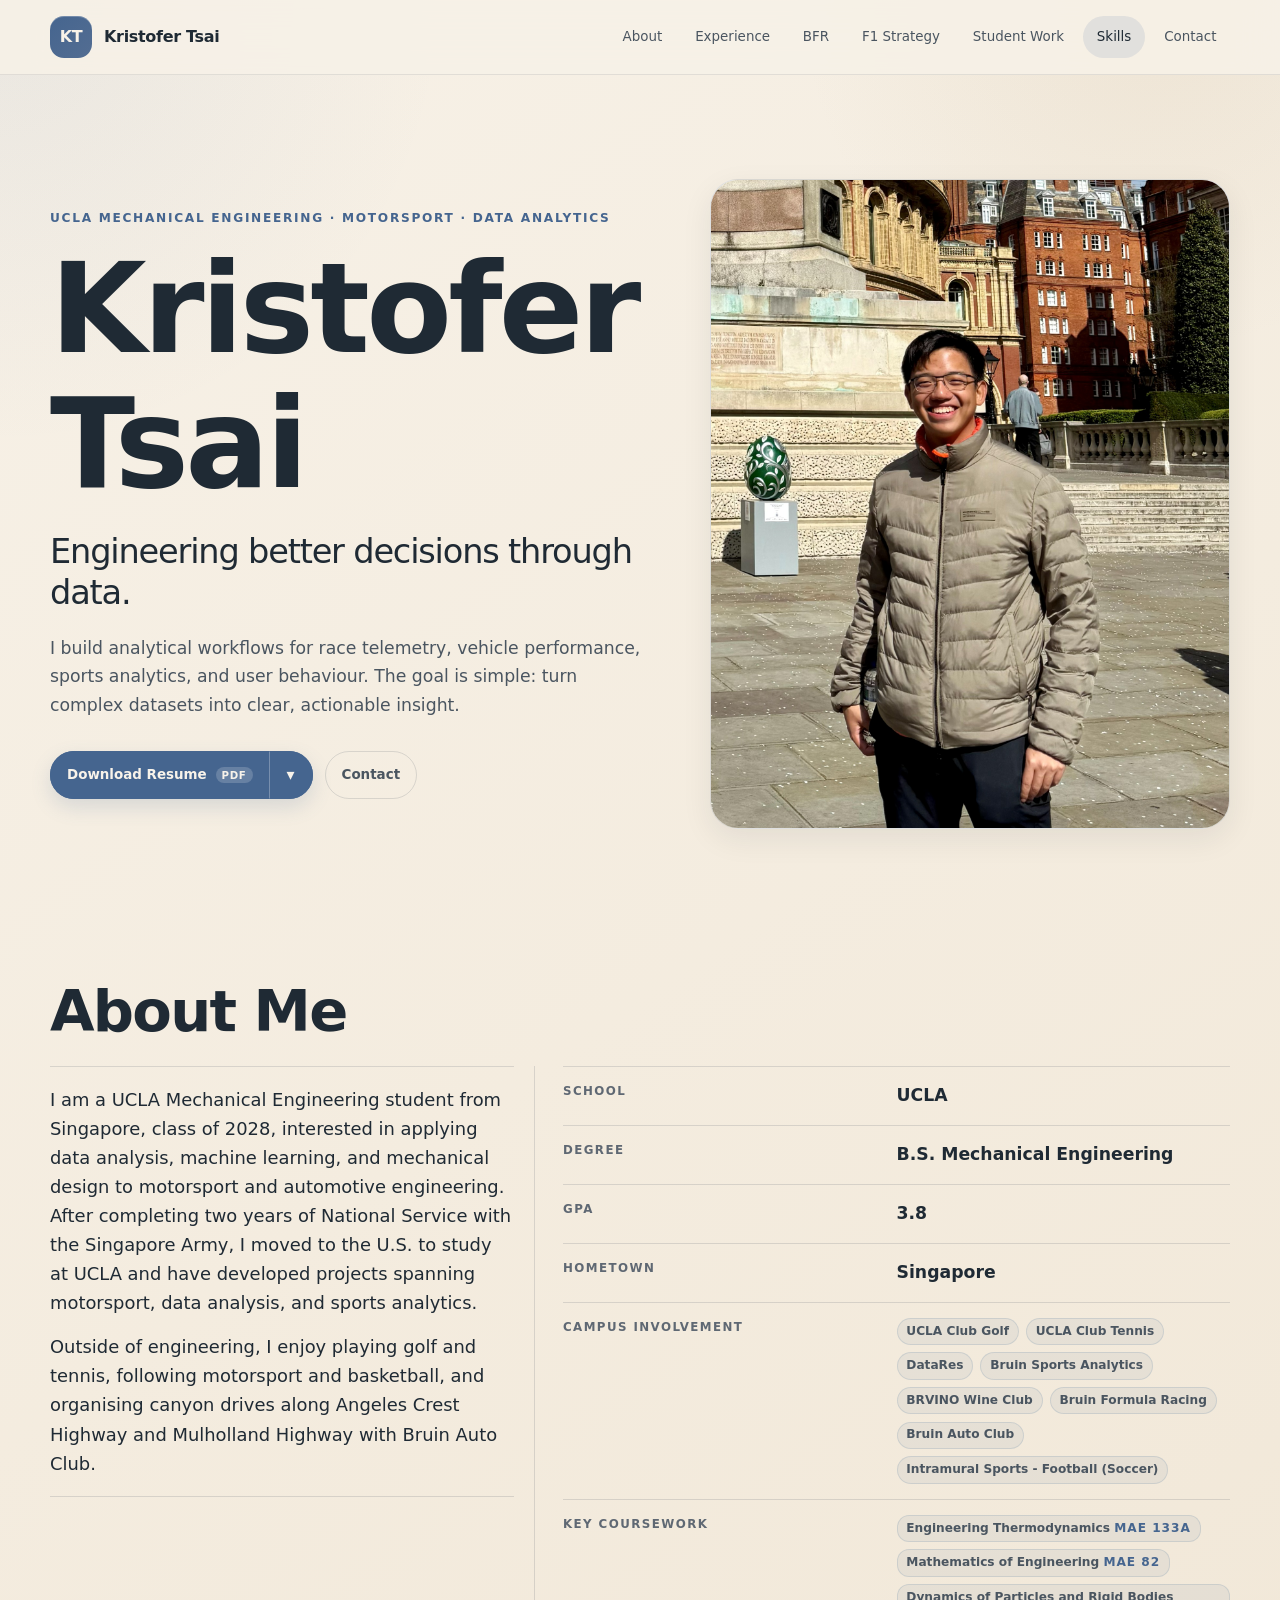
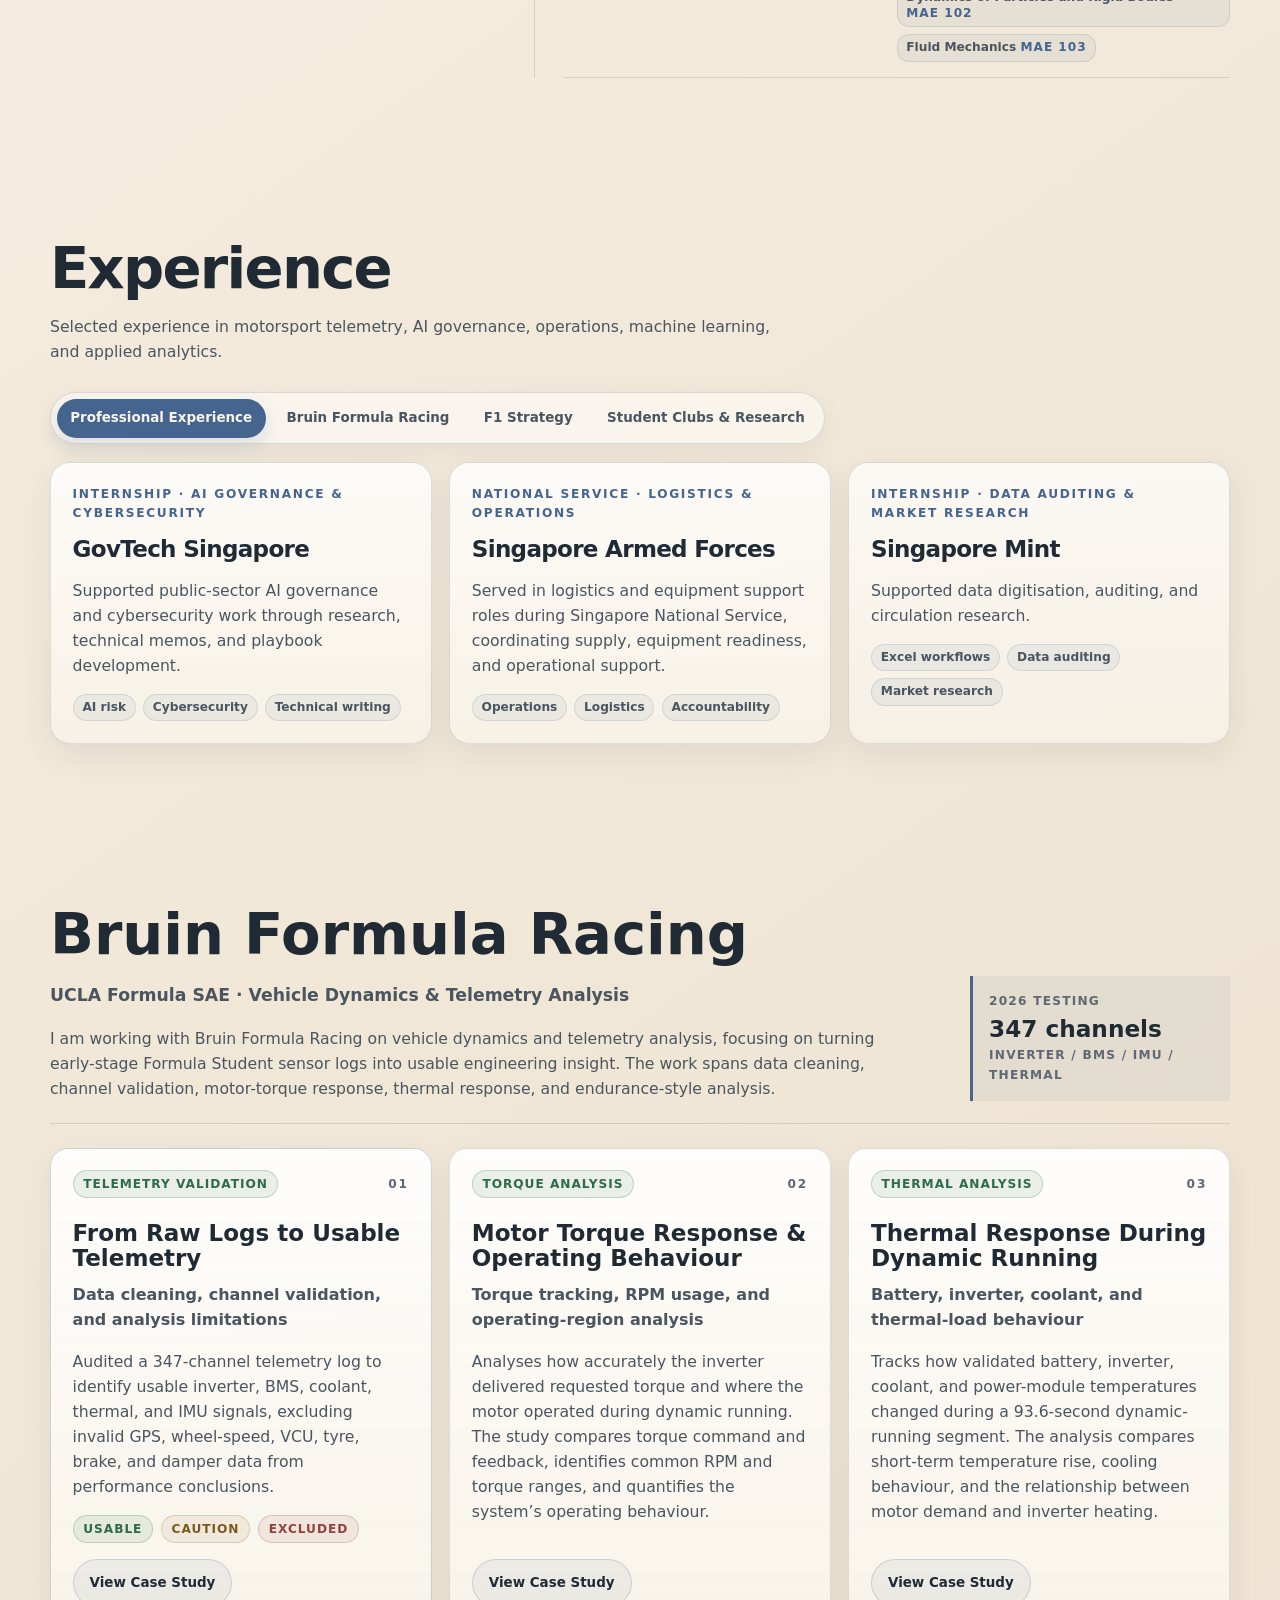
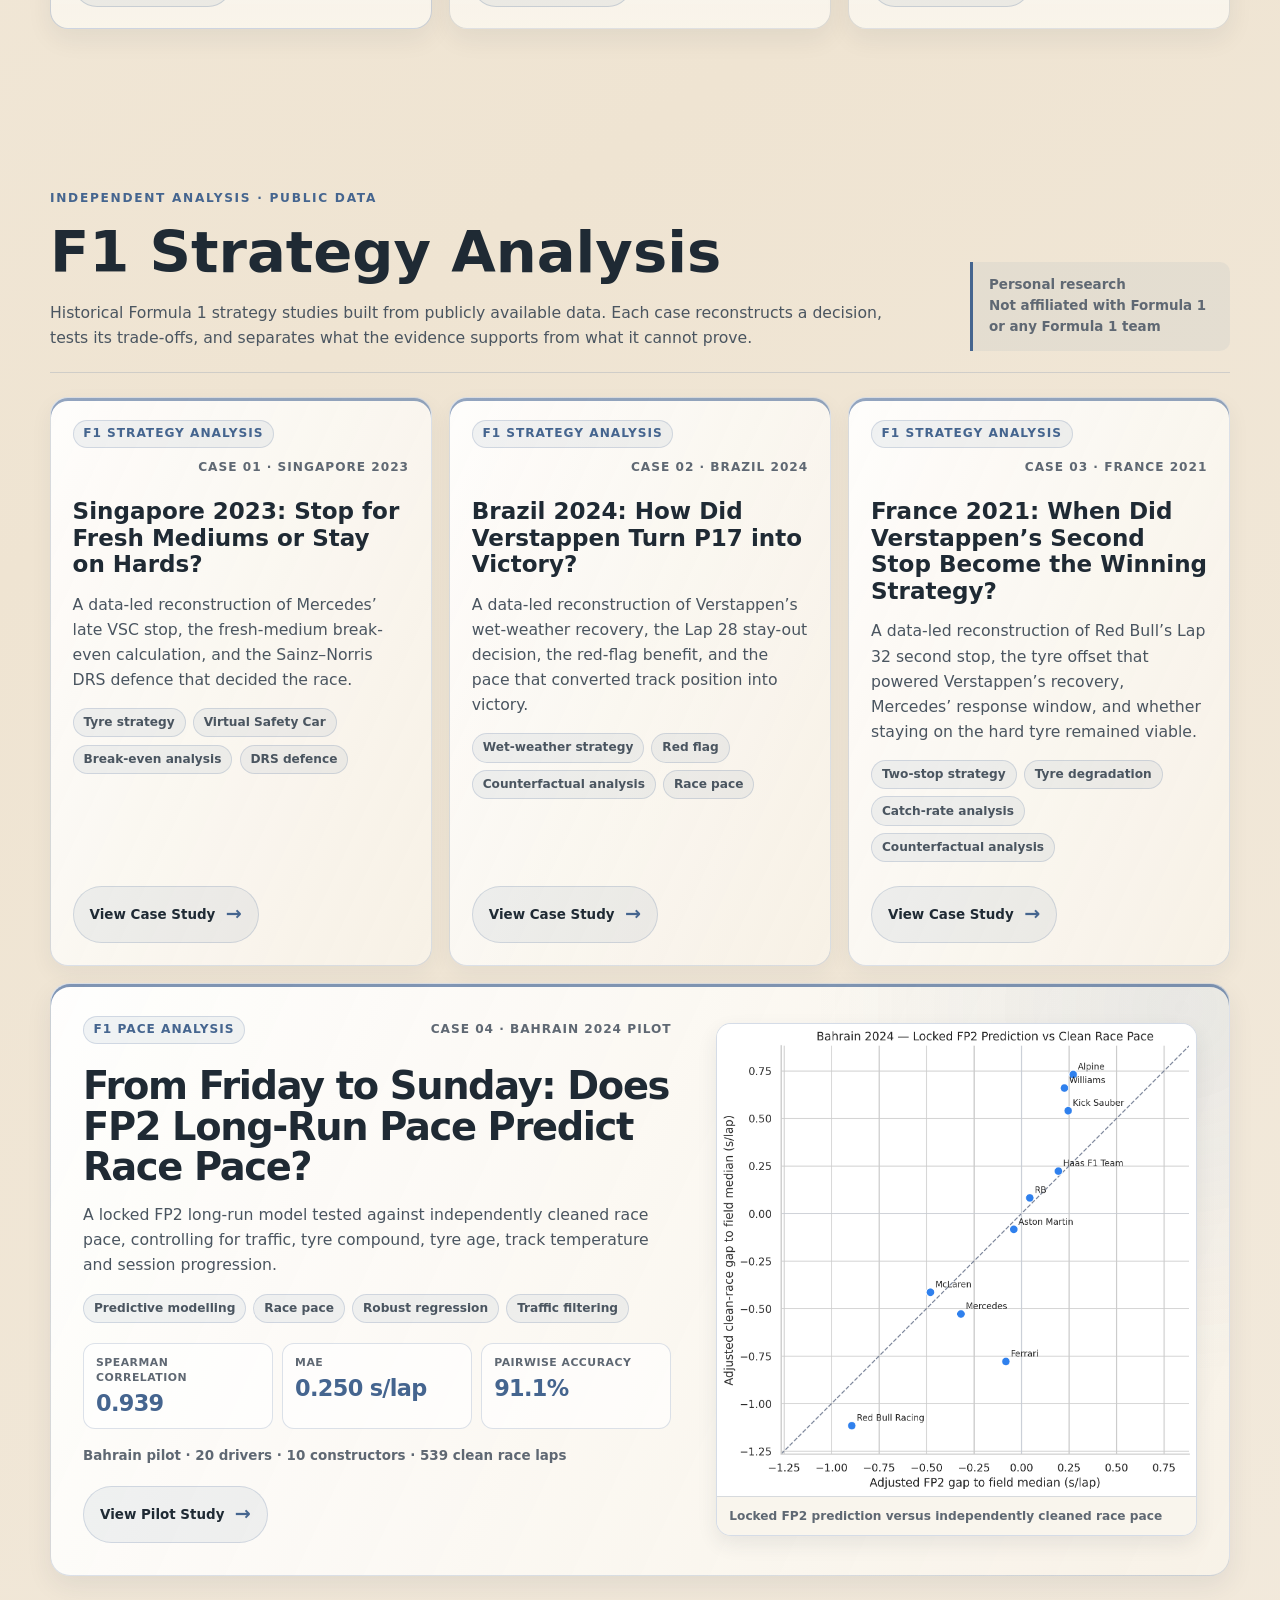
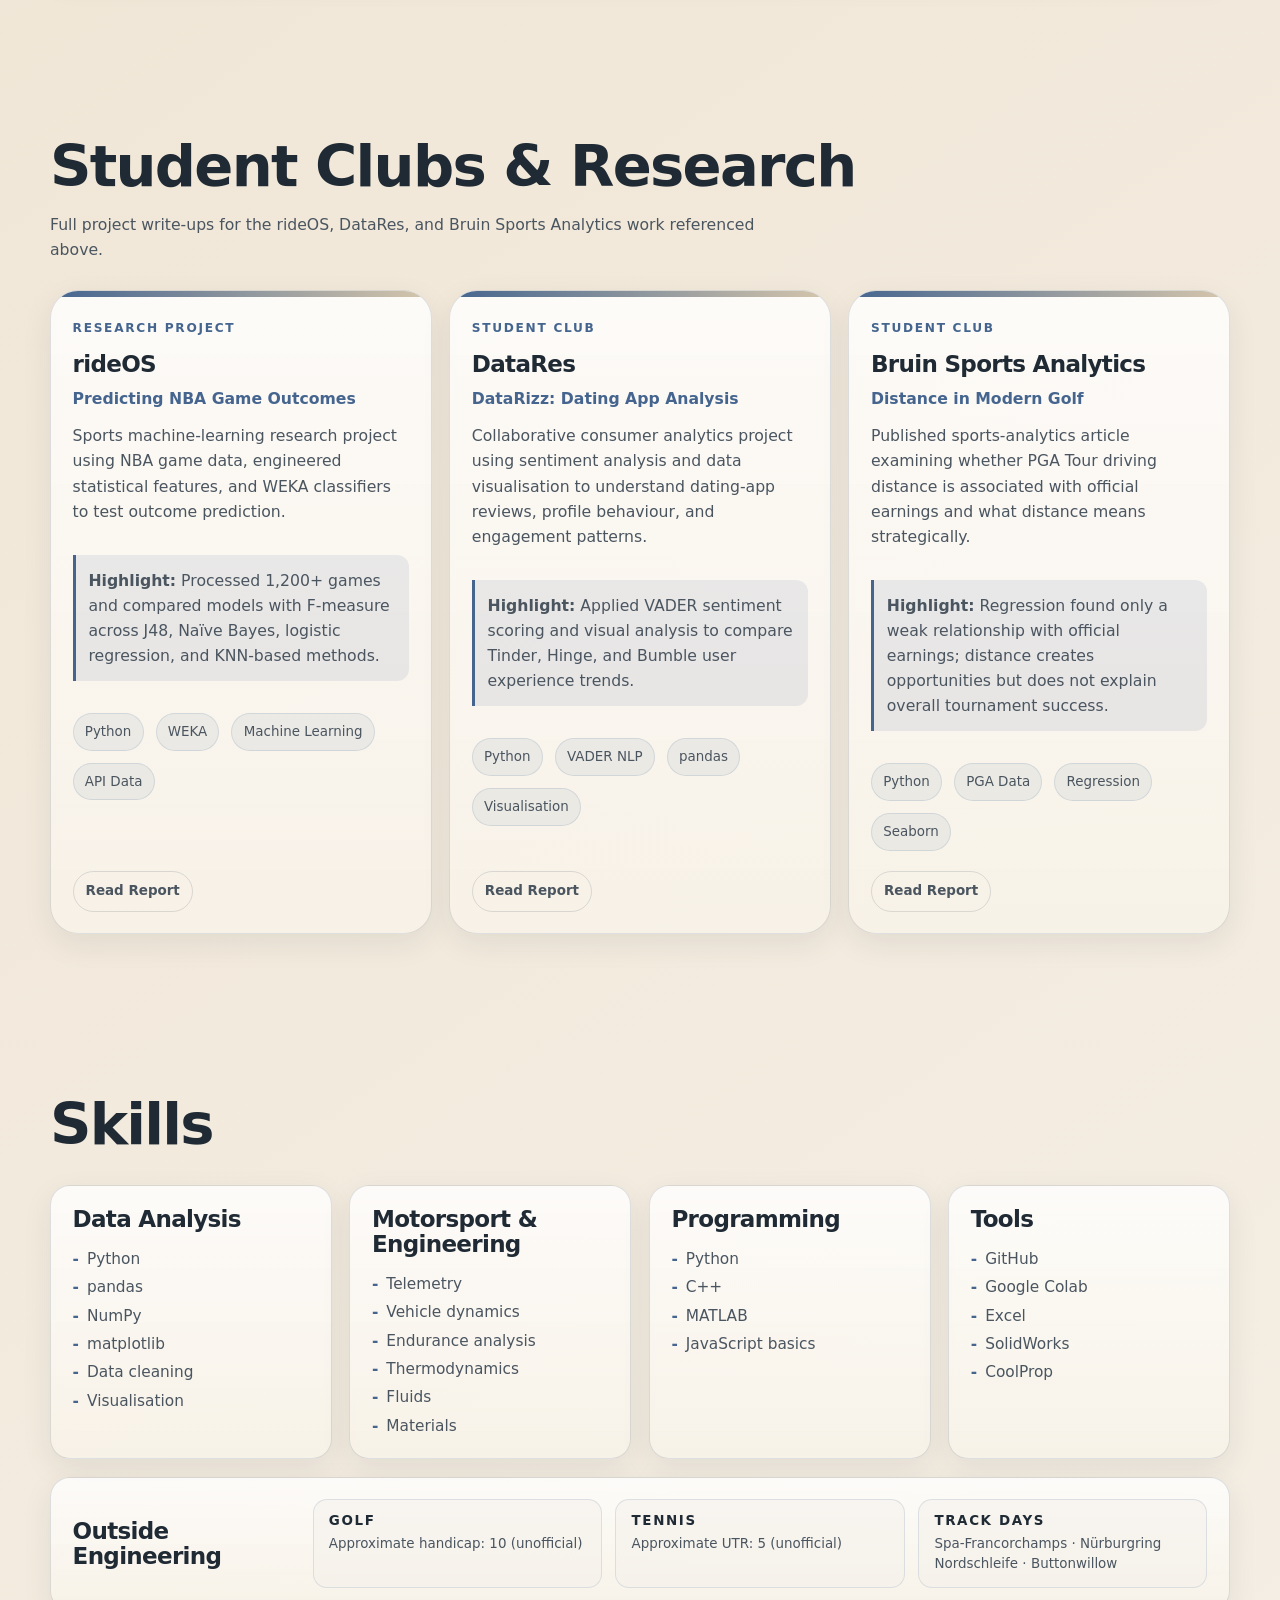
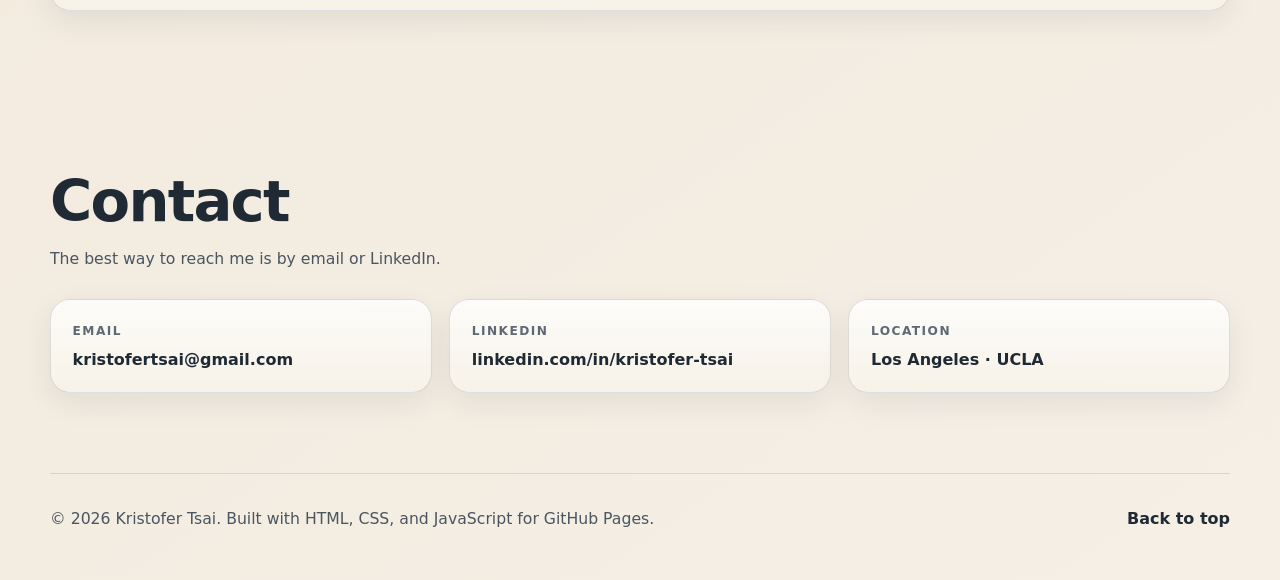
==== commit db497b07: "double check" ====
--- a/index.html
+++ b/index.html
@@ -6,7 +6,7 @@
   <meta name="description" content="Kristofer Tsai, UCLA Mechanical Engineering portfolio focused on motorsport and data analytics." />
   <title>Kristofer Tsai | Motorsport Engineering Portfolio</title>
   <script>document.documentElement.classList.add('js');</script>
-  <link rel="stylesheet" href="style.css?v=20260826-bahrain-pilot" />
+  <link rel="stylesheet" href="style.css?v=20260826-bahrain-review" />
 </head>
 <body>
   <a class="skip-link" href="#main">Skip to main content</a>
--- a/style.css
+++ b/style.css
@@ -4506,3 +4506,41 @@
     grid-template-columns: 1fr;
   }
 }
+
+/* Bahrain 2024 pace pilot figure sizing */
+.bahrain-case-page .strategy-figure--audit,
+.bahrain-case-page .strategy-figure--wide,
+.bahrain-case-page .strategy-figure--validation {
+  margin-right: auto;
+  margin-left: auto;
+}
+
+.bahrain-case-page .strategy-figure--audit,
+.bahrain-case-page .strategy-figure--validation {
+  max-width: 640px;
+}
+
+.bahrain-case-page .strategy-figure--wide {
+  max-width: 880px;
+}
+
+@media (max-width: 900px) {
+  .bahrain-case-page .strategy-figure-link {
+    overflow-x: hidden;
+  }
+
+  .bahrain-case-page .strategy-figure-image {
+    width: 100%;
+    min-width: 0;
+  }
+
+  .bahrain-case-page .strategy-figure-action {
+    position: static;
+    width: 100%;
+    justify-content: flex-end;
+  }
+
+  .bahrain-case-page .strategy-figure-action::before {
+    content: none;
+  }
+}
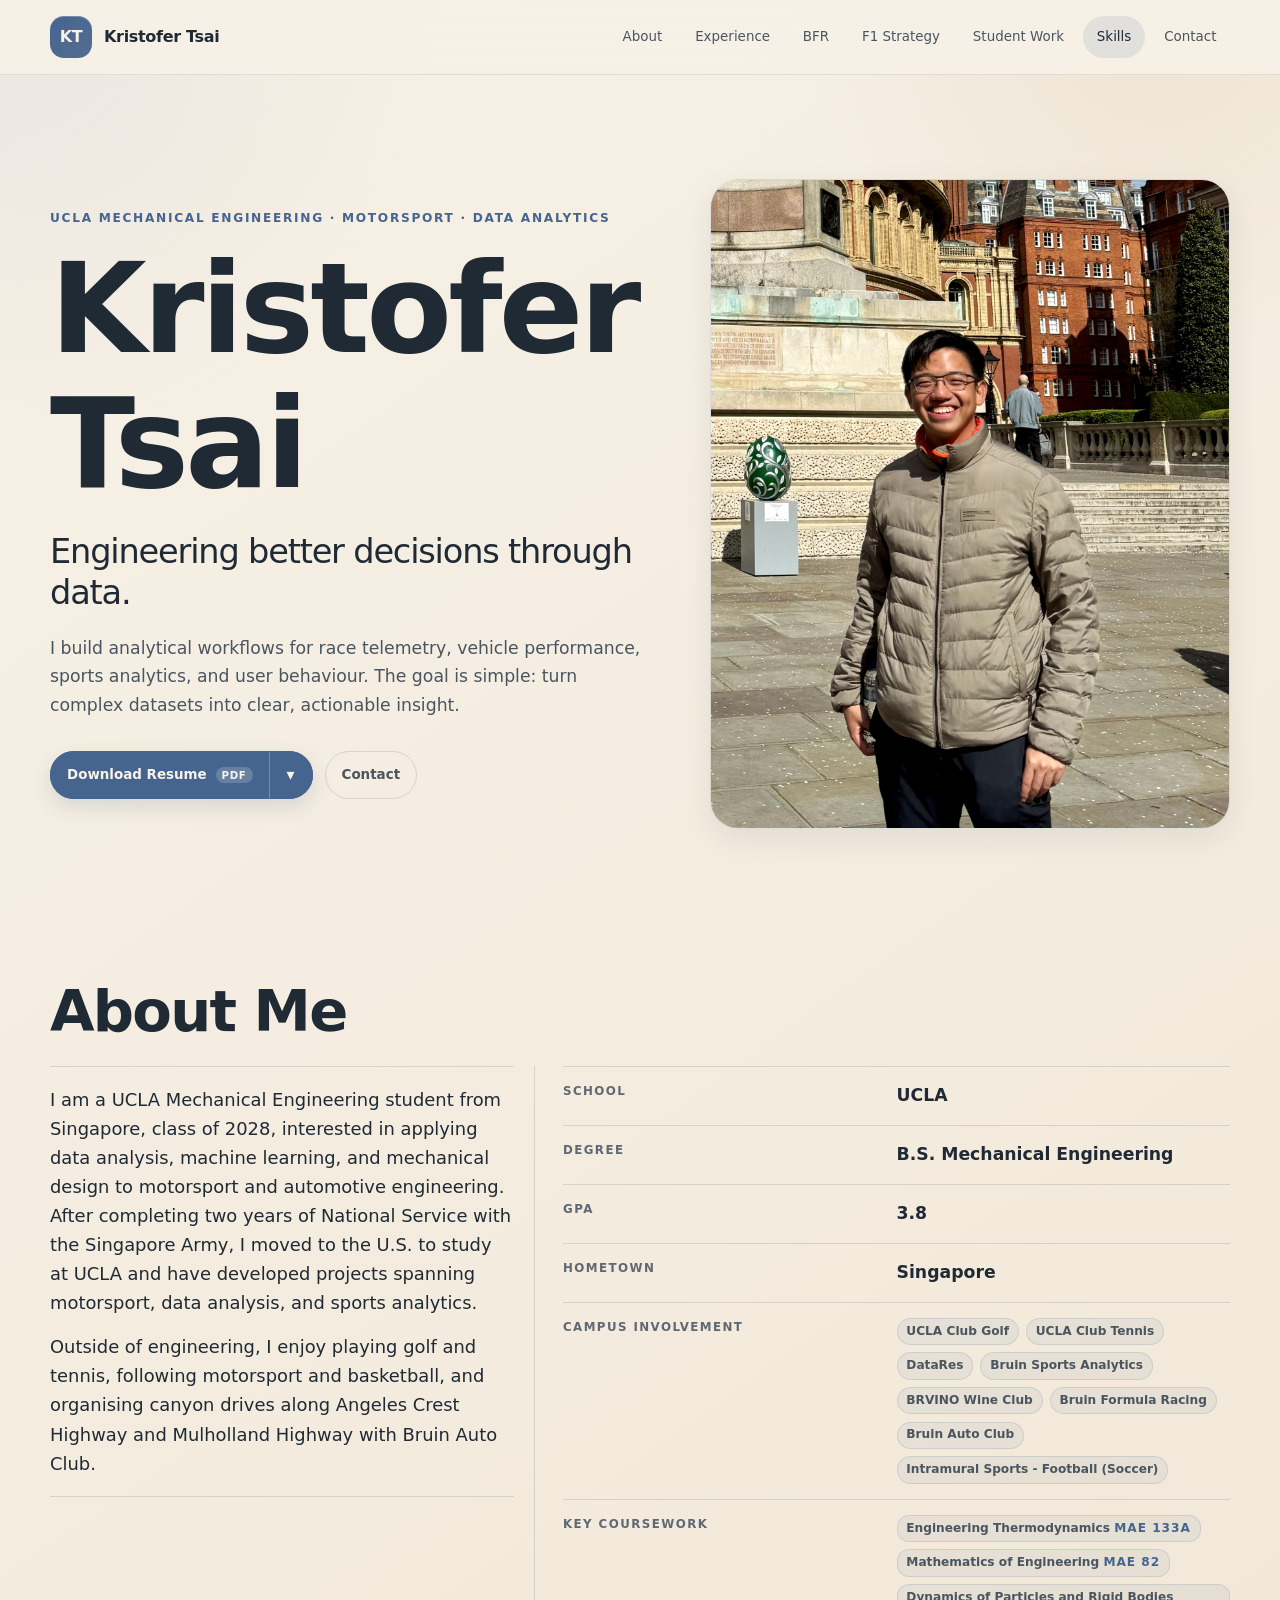
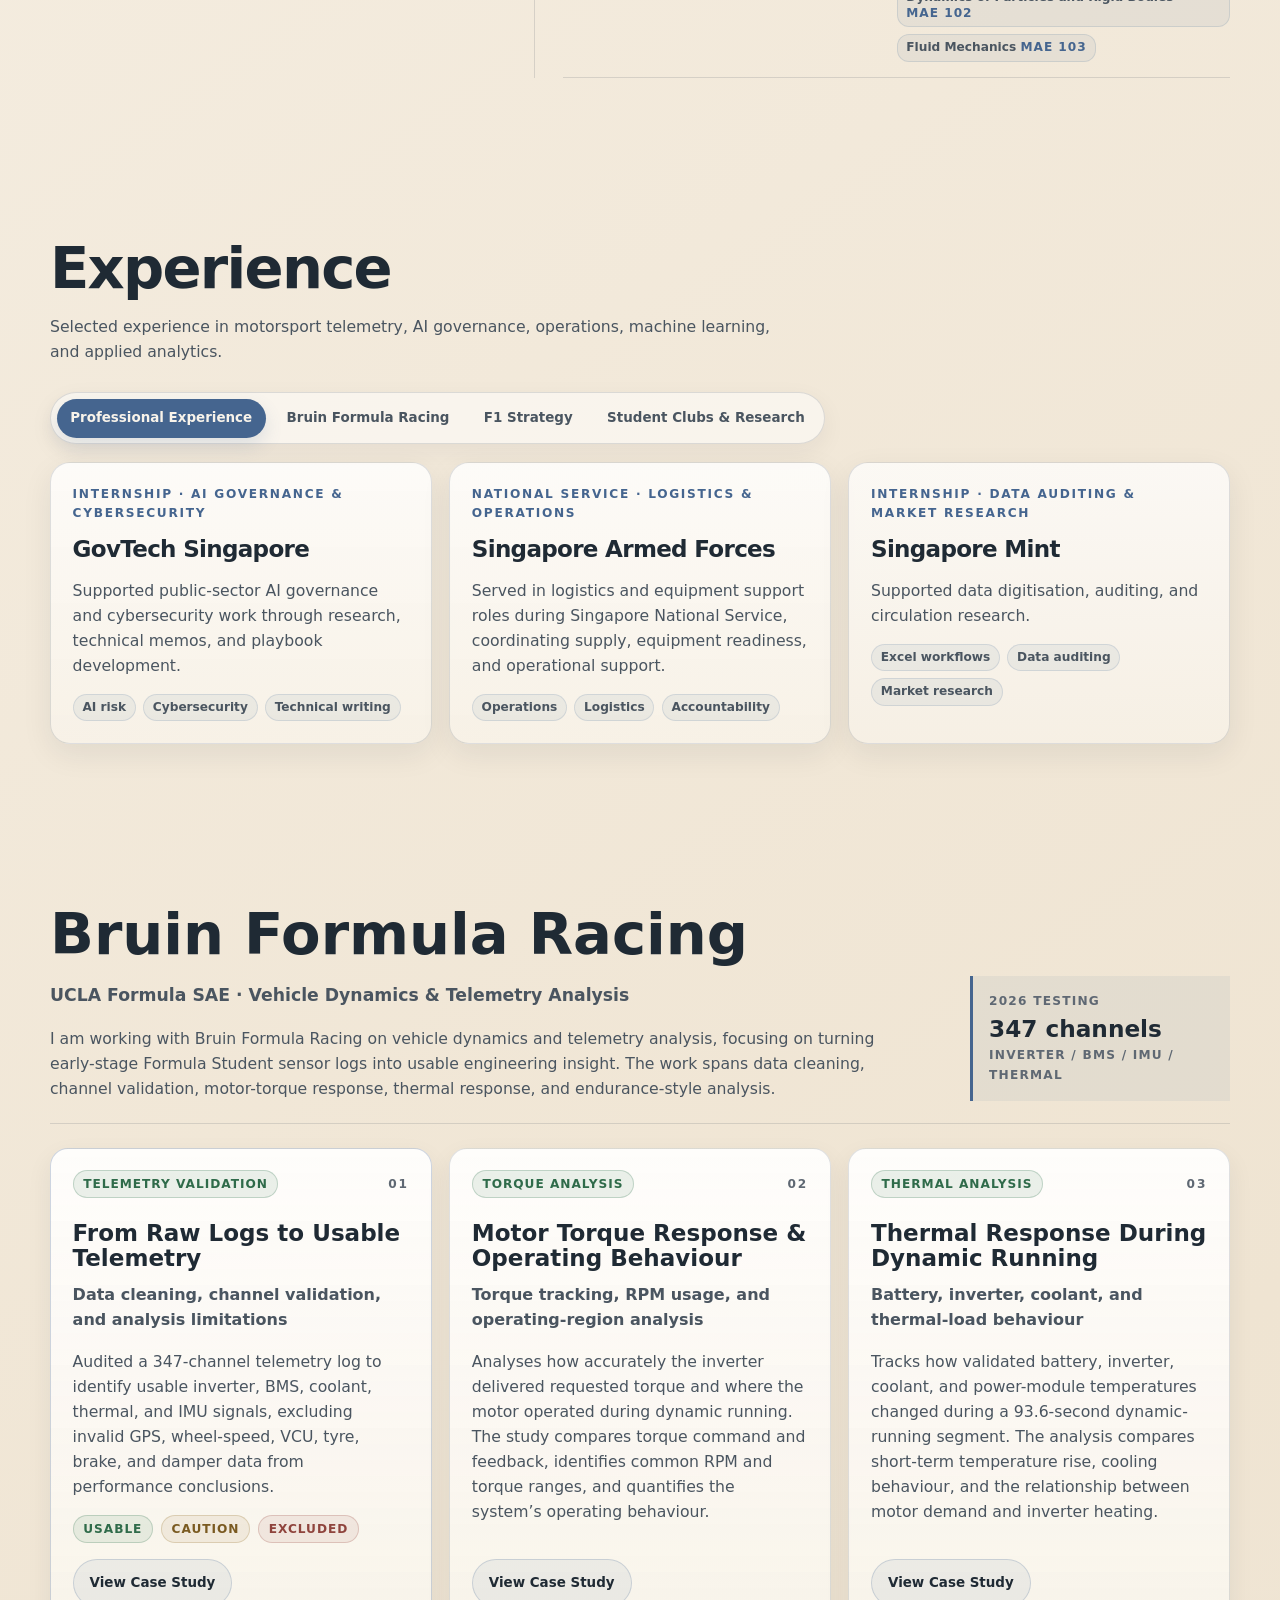
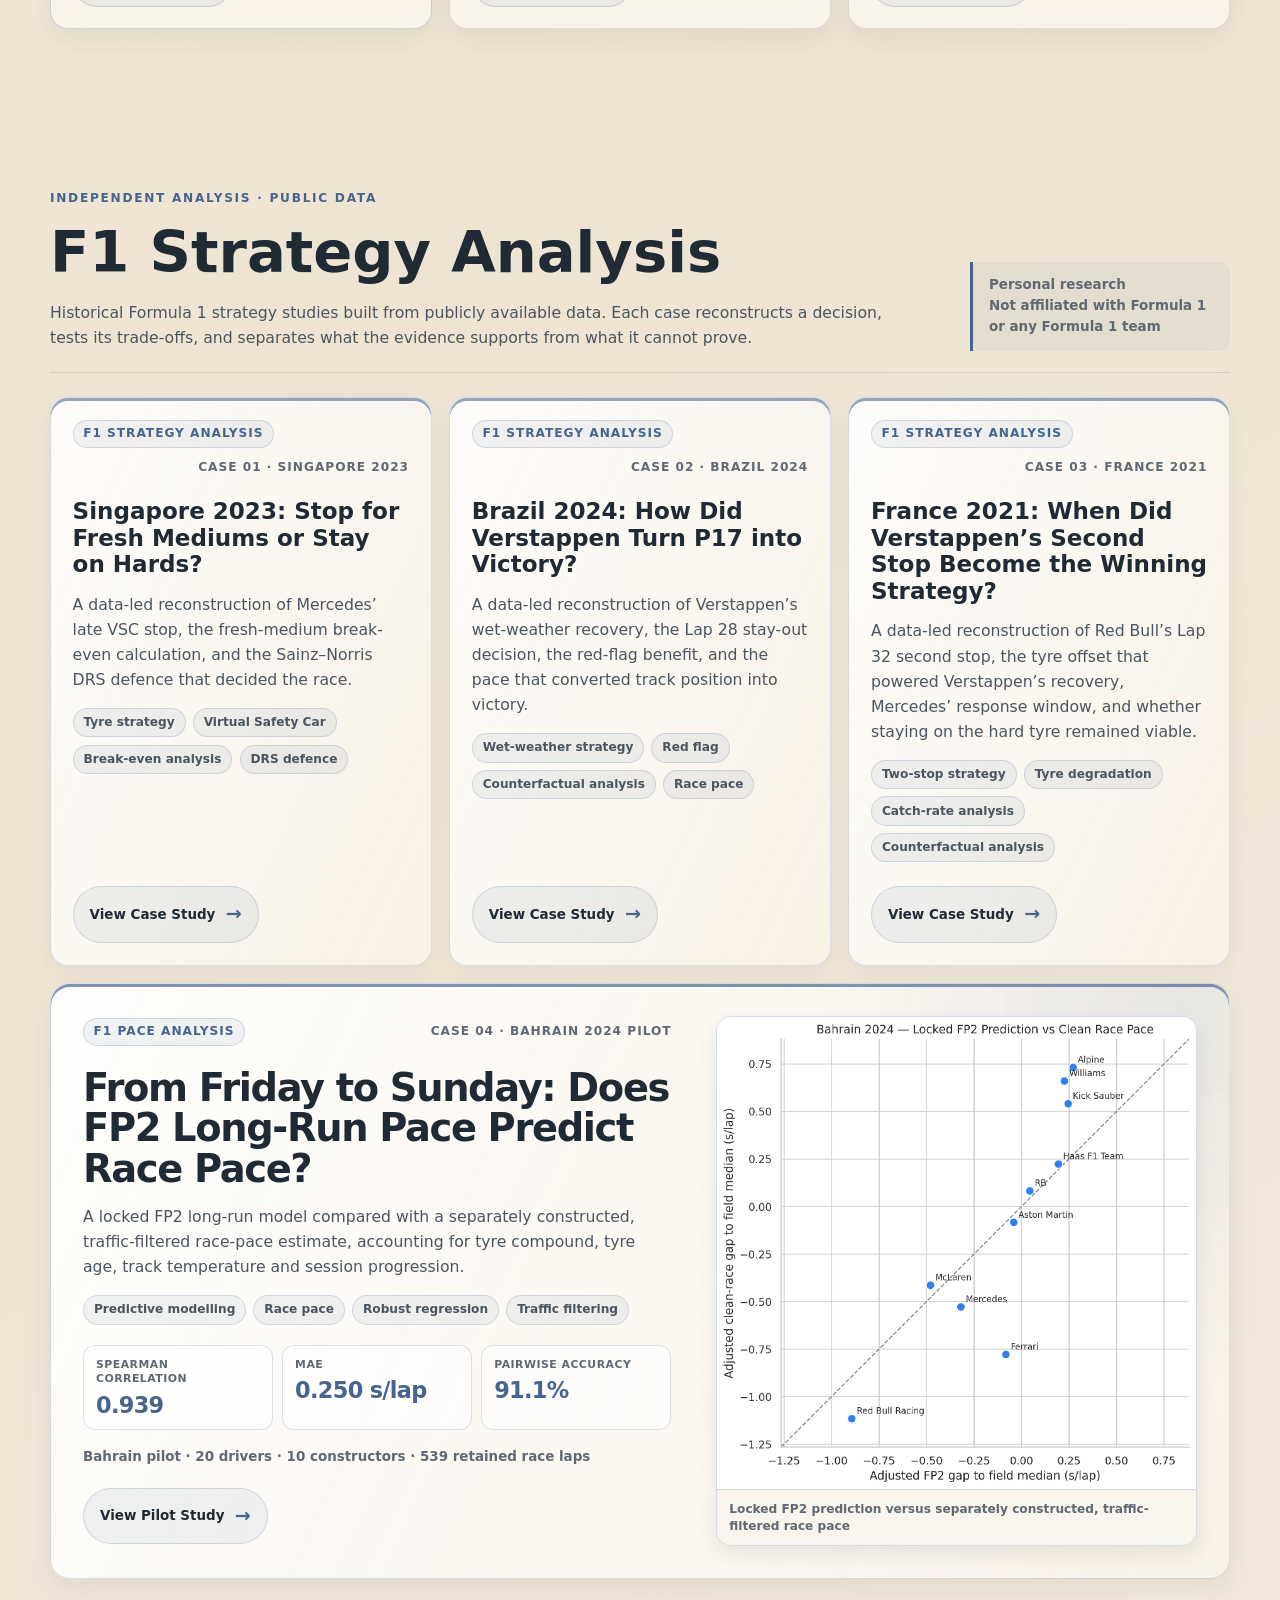
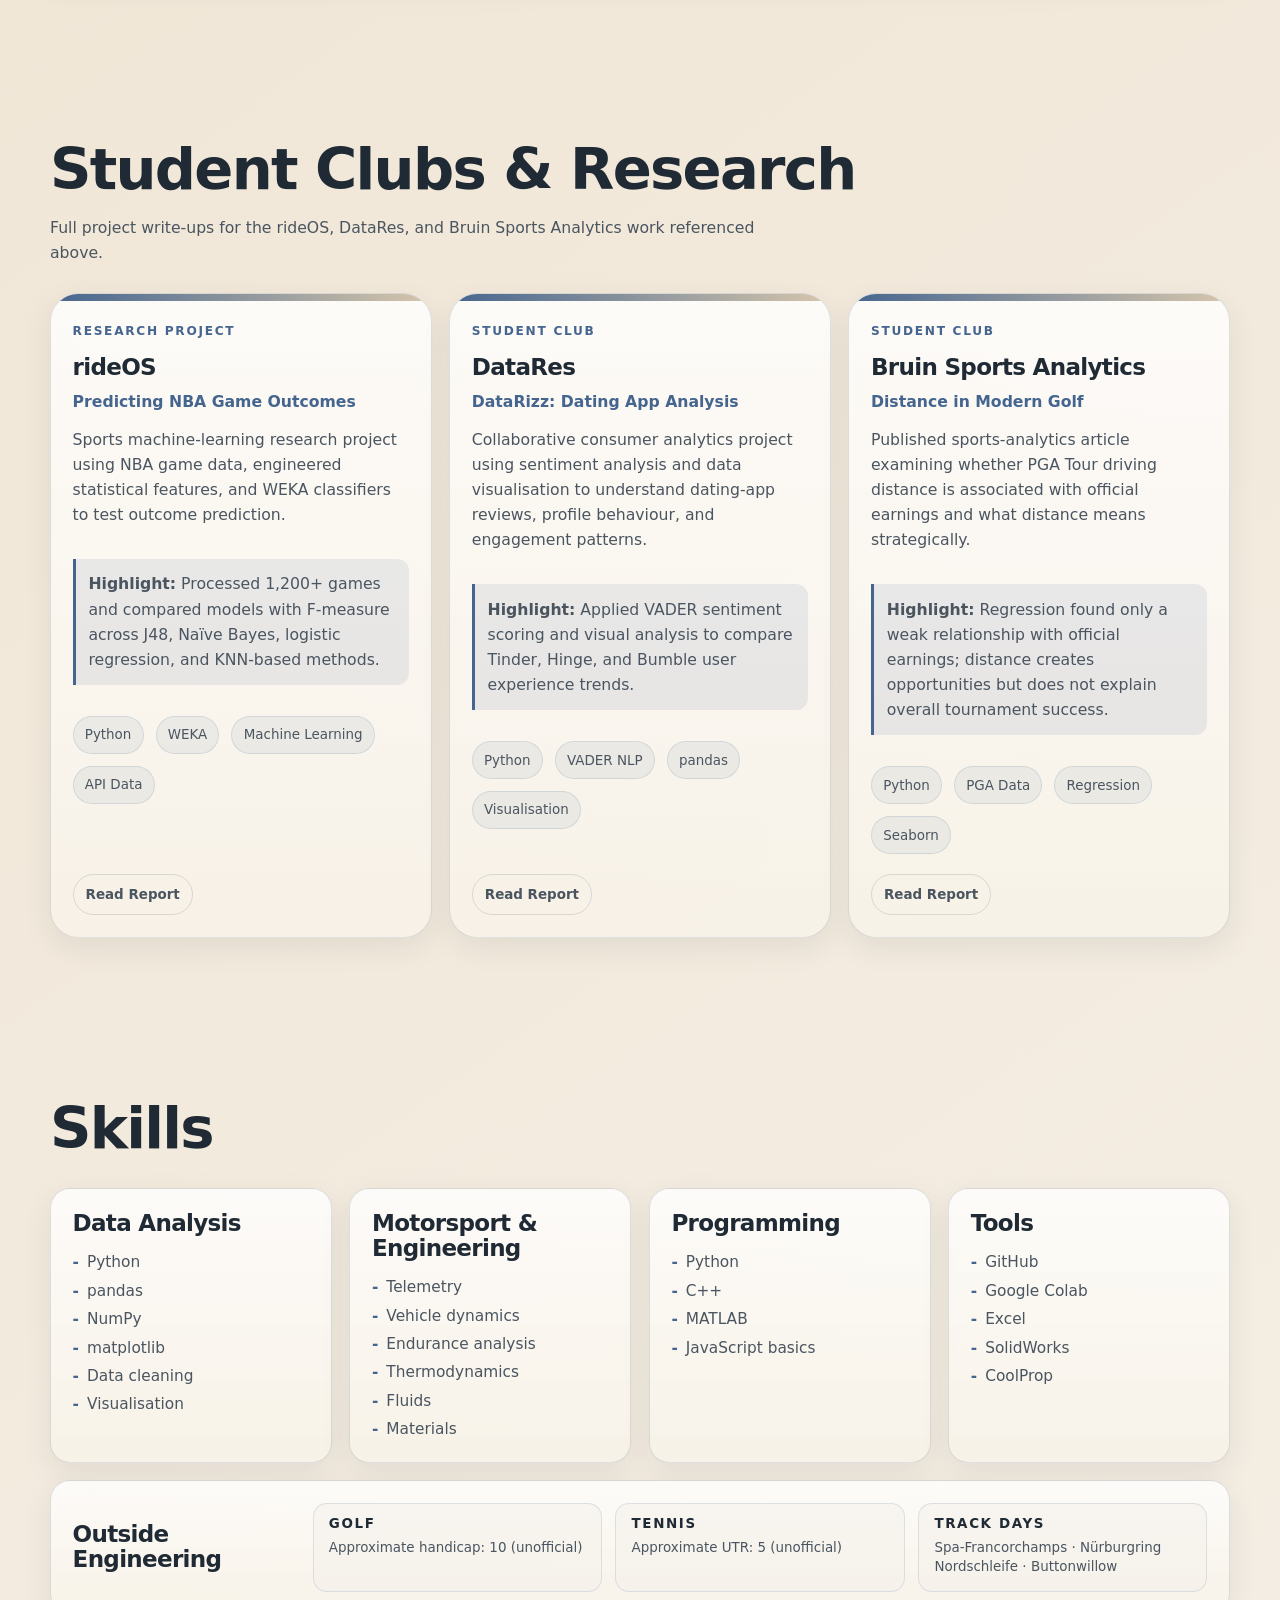
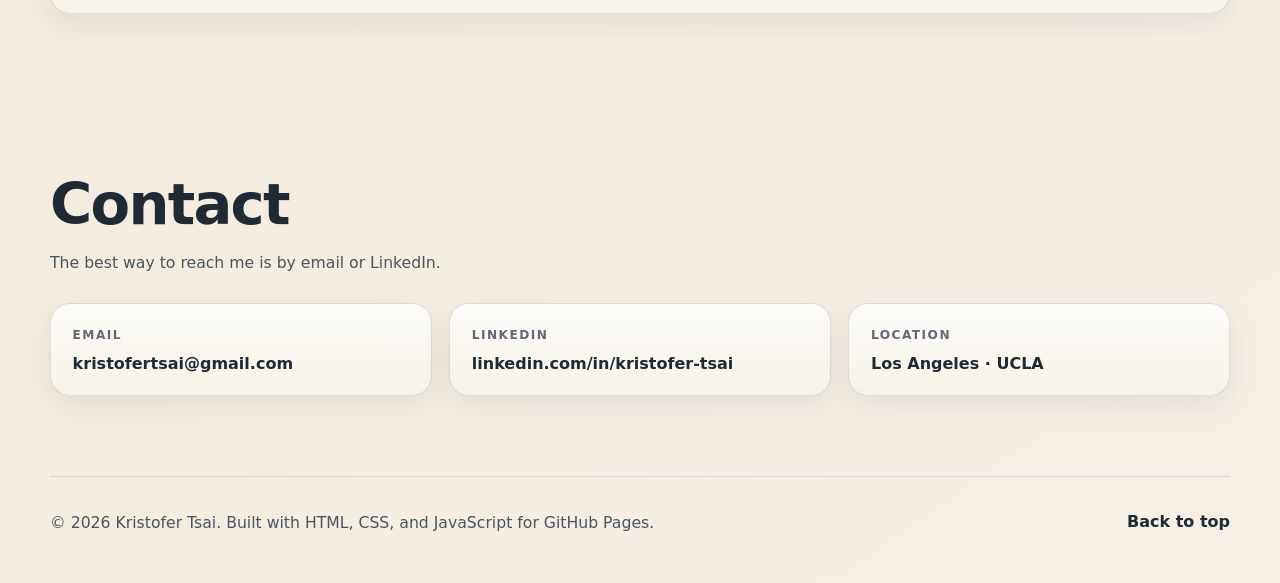
==== commit cb730bc1: "additional edits" ====
--- a/index.html
+++ b/index.html
@@ -3,6 +3,7 @@
 <head>
   <meta charset="UTF-8" />
   <meta name="viewport" content="width=device-width, initial-scale=1.0" />
+  <link rel="icon" href="images/favicon.svg" type="image/svg+xml" />
   <meta name="description" content="Kristofer Tsai, UCLA Mechanical Engineering portfolio focused on motorsport and data analytics." />
   <title>Kristofer Tsai | Motorsport Engineering Portfolio</title>
   <script>document.documentElement.classList.add('js');</script>
@@ -515,8 +516,8 @@
             <div class="f1-featured-body">
               <h3>From Friday to Sunday: Does FP2 Long-Run Pace Predict Race Pace?</h3>
               <p>
-                A locked FP2 long-run model tested against independently cleaned race pace, controlling for traffic,
-                tyre compound, tyre age, track temperature and session progression.
+                A locked FP2 long-run model compared with a separately constructed, traffic-filtered race-pace
+                estimate, accounting for tyre compound, tyre age, track temperature and session progression.
               </p>
             </div>
 
@@ -542,7 +543,7 @@
               </div>
             </dl>
 
-            <p class="f1-featured-support">Bahrain pilot &middot; 20 drivers &middot; 10 constructors &middot; 539 clean race laps</p>
+            <p class="f1-featured-support">Bahrain pilot &middot; 20 drivers &middot; 10 constructors &middot; 539 retained race laps</p>
             <span class="f1-study-cta" aria-hidden="true">View Pilot Study <span>&rarr;</span></span>
           </div>
 
@@ -553,9 +554,9 @@
               height="1500"
               loading="lazy"
               decoding="async"
-              alt="Scatterplot comparing adjusted Bahrain 2024 FP2 constructor pace with adjusted clean-race pace, including a line of perfect agreement."
+              alt="Scatterplot comparing adjusted Bahrain 2024 FP2 constructor pace with adjusted, traffic-filtered race pace, including a line of perfect agreement."
             />
-            <figcaption>Locked FP2 prediction versus independently cleaned race pace</figcaption>
+            <figcaption>Locked FP2 prediction versus separately constructed, traffic-filtered race pace</figcaption>
           </figure>
         </a>
       </div>
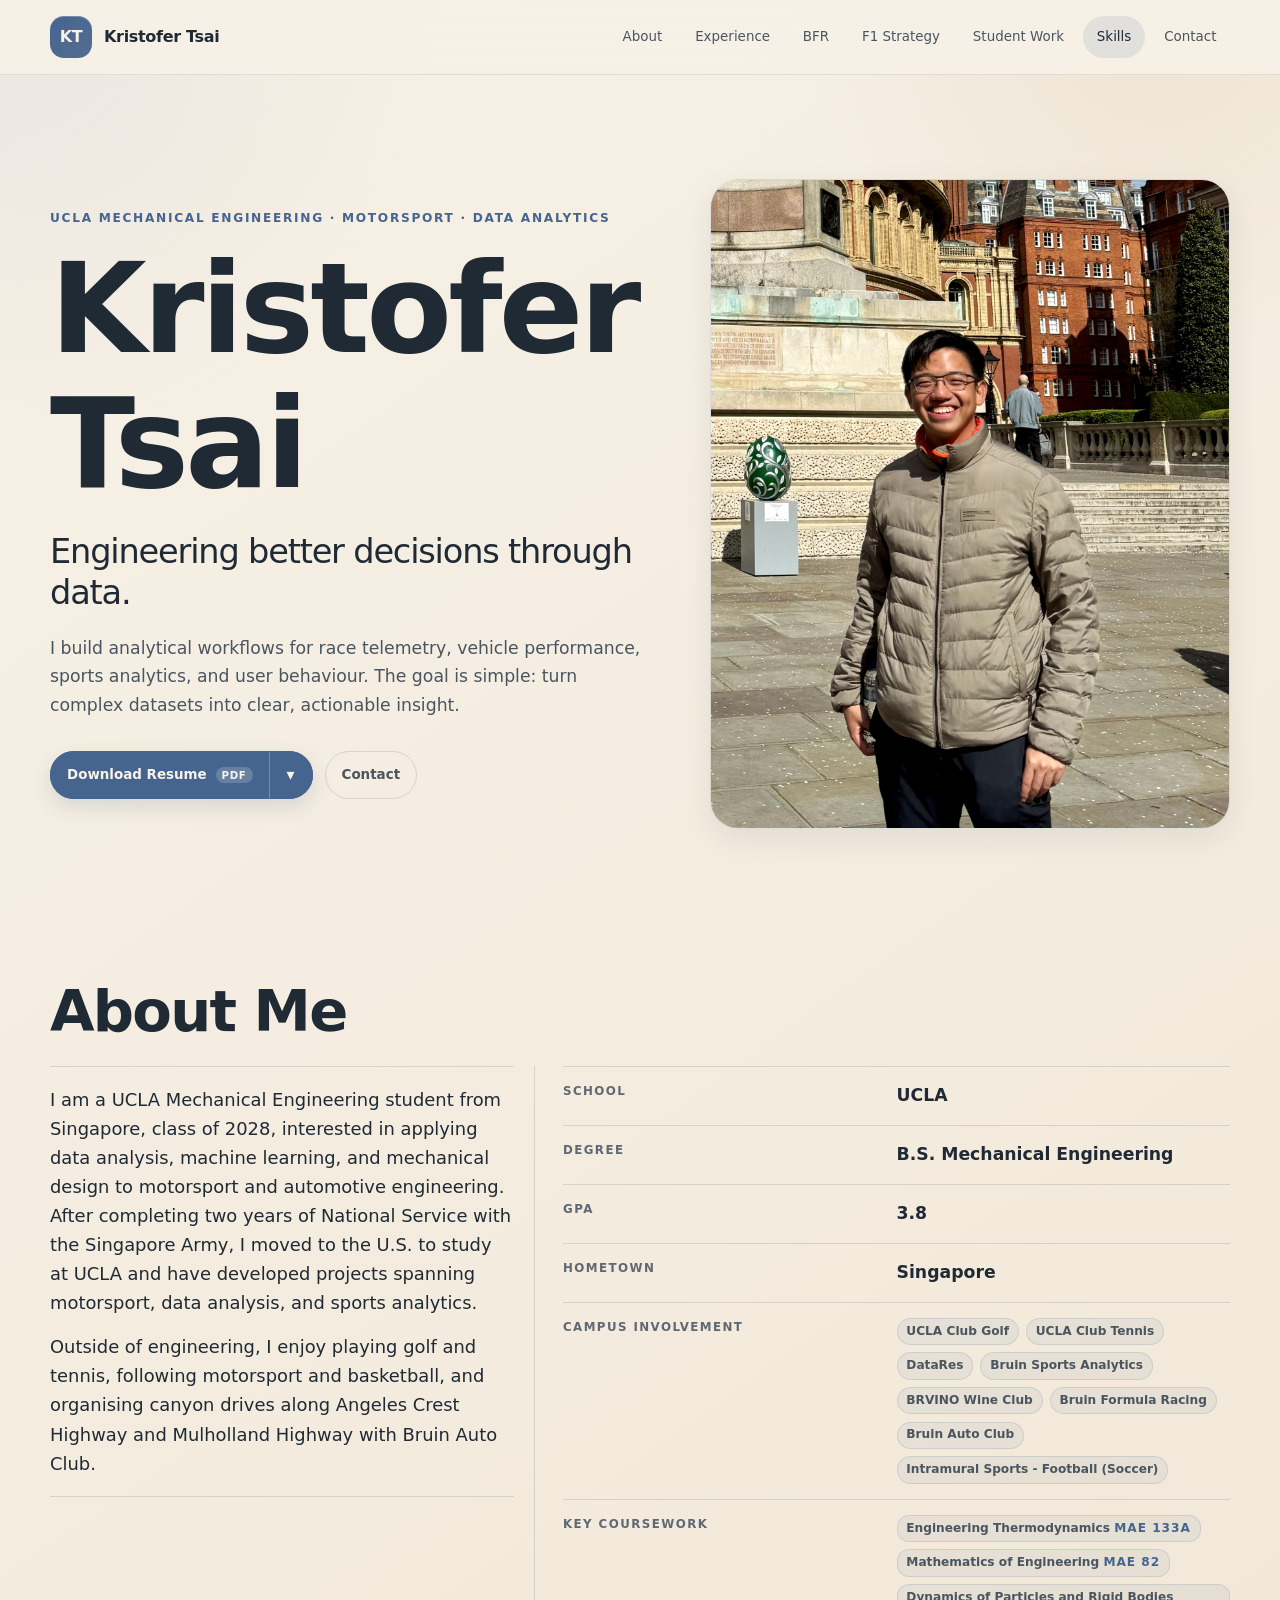
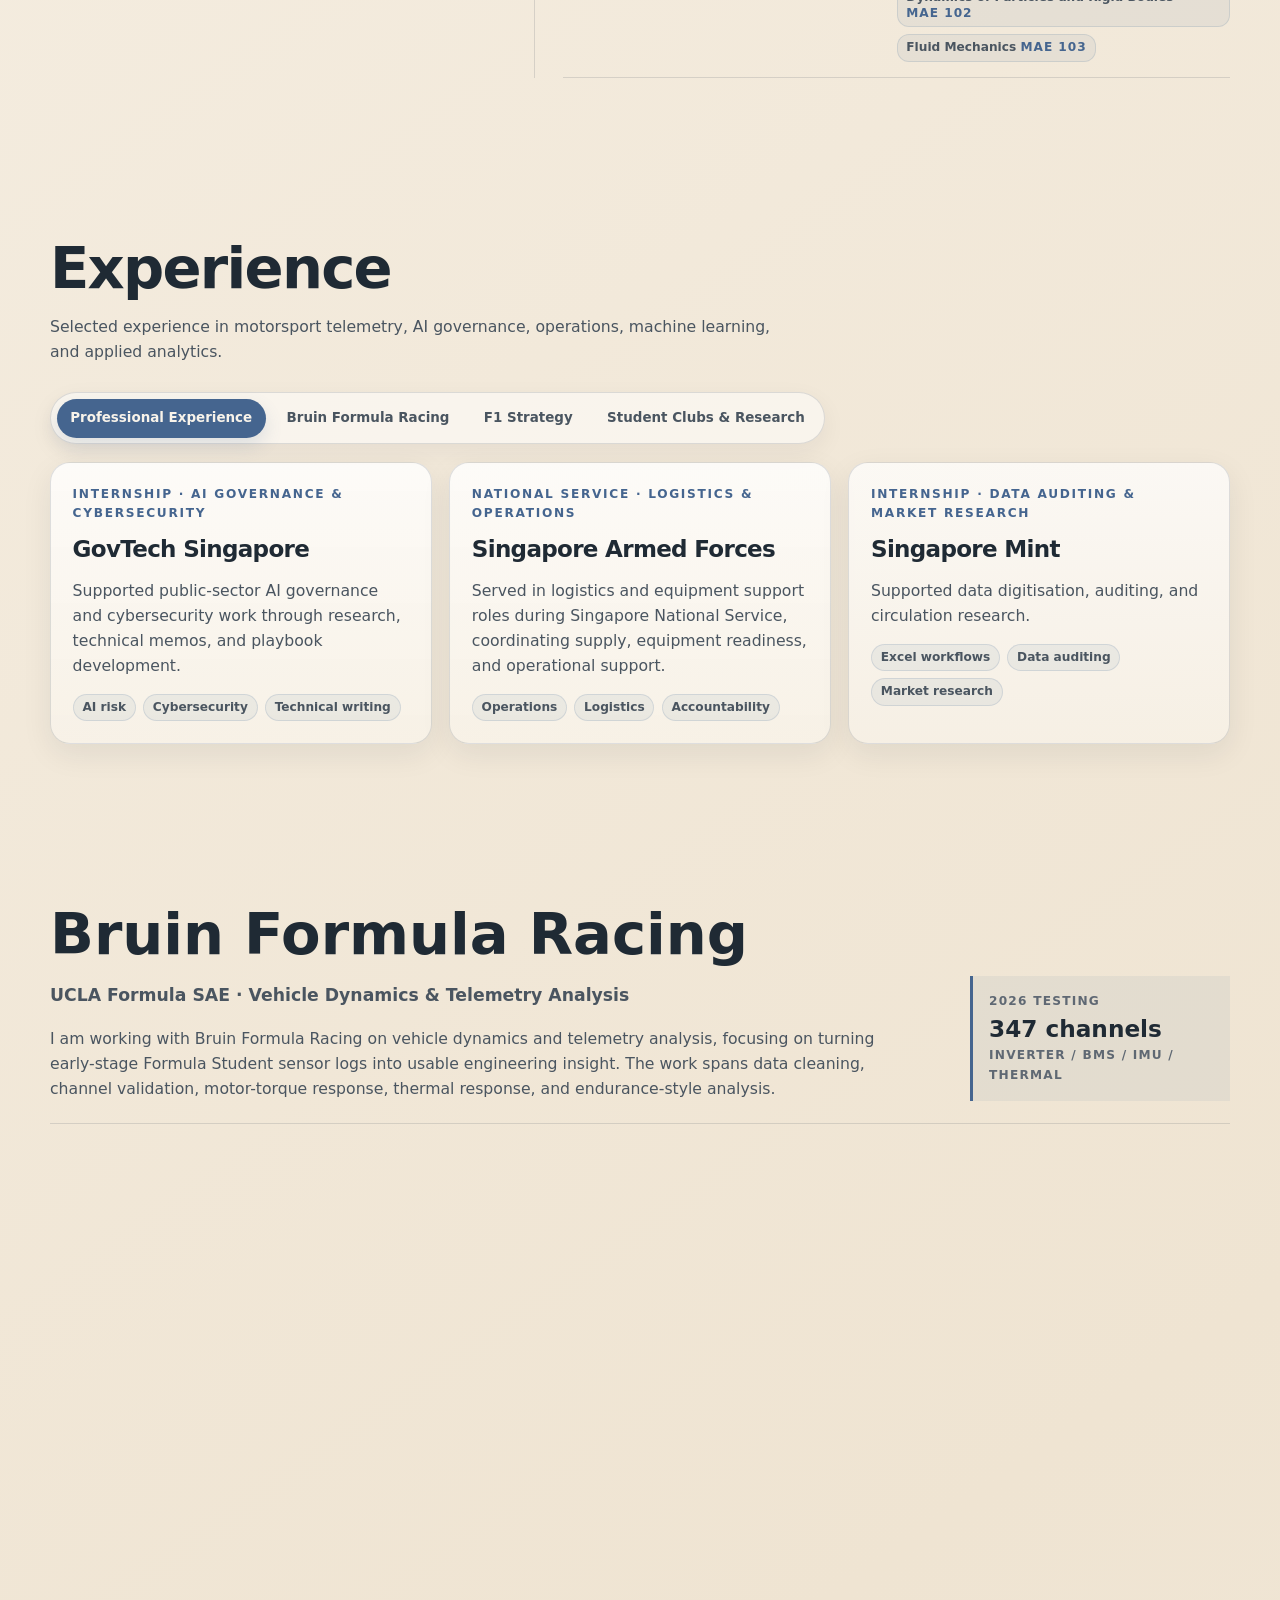
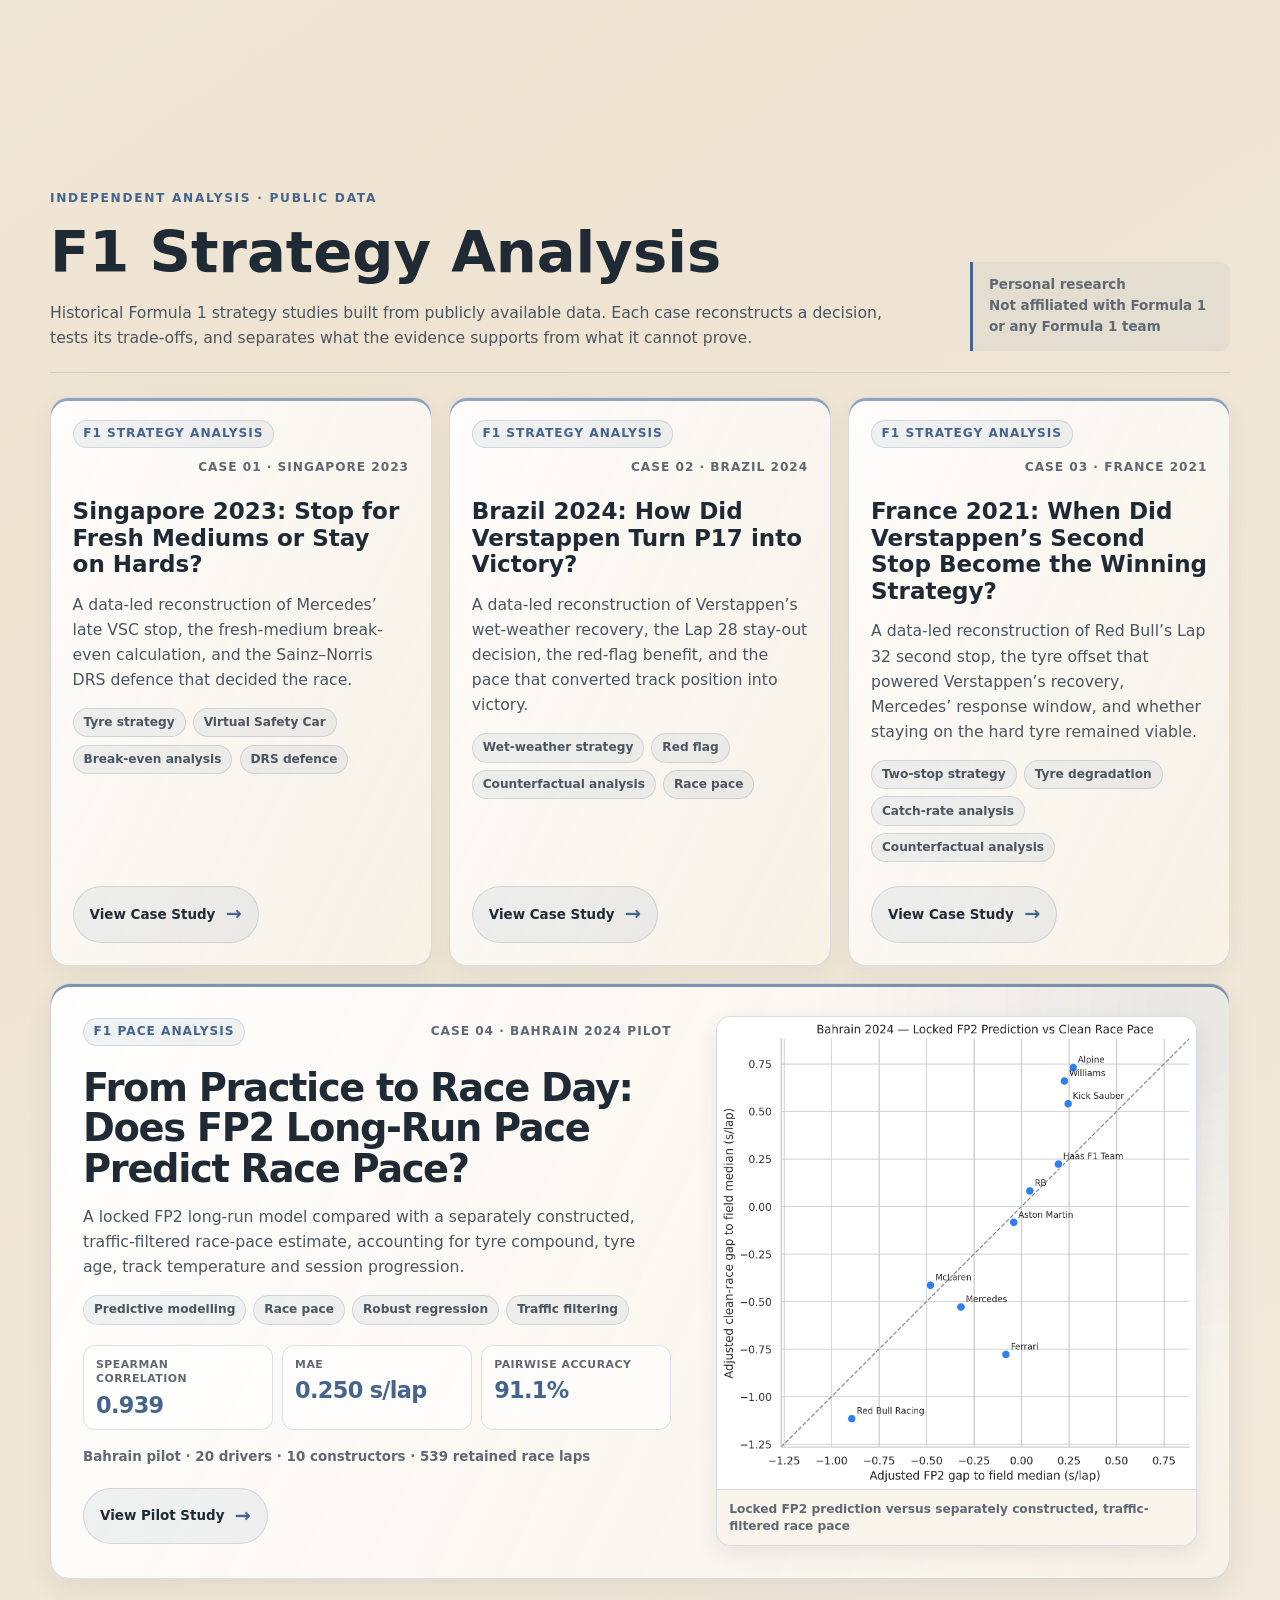
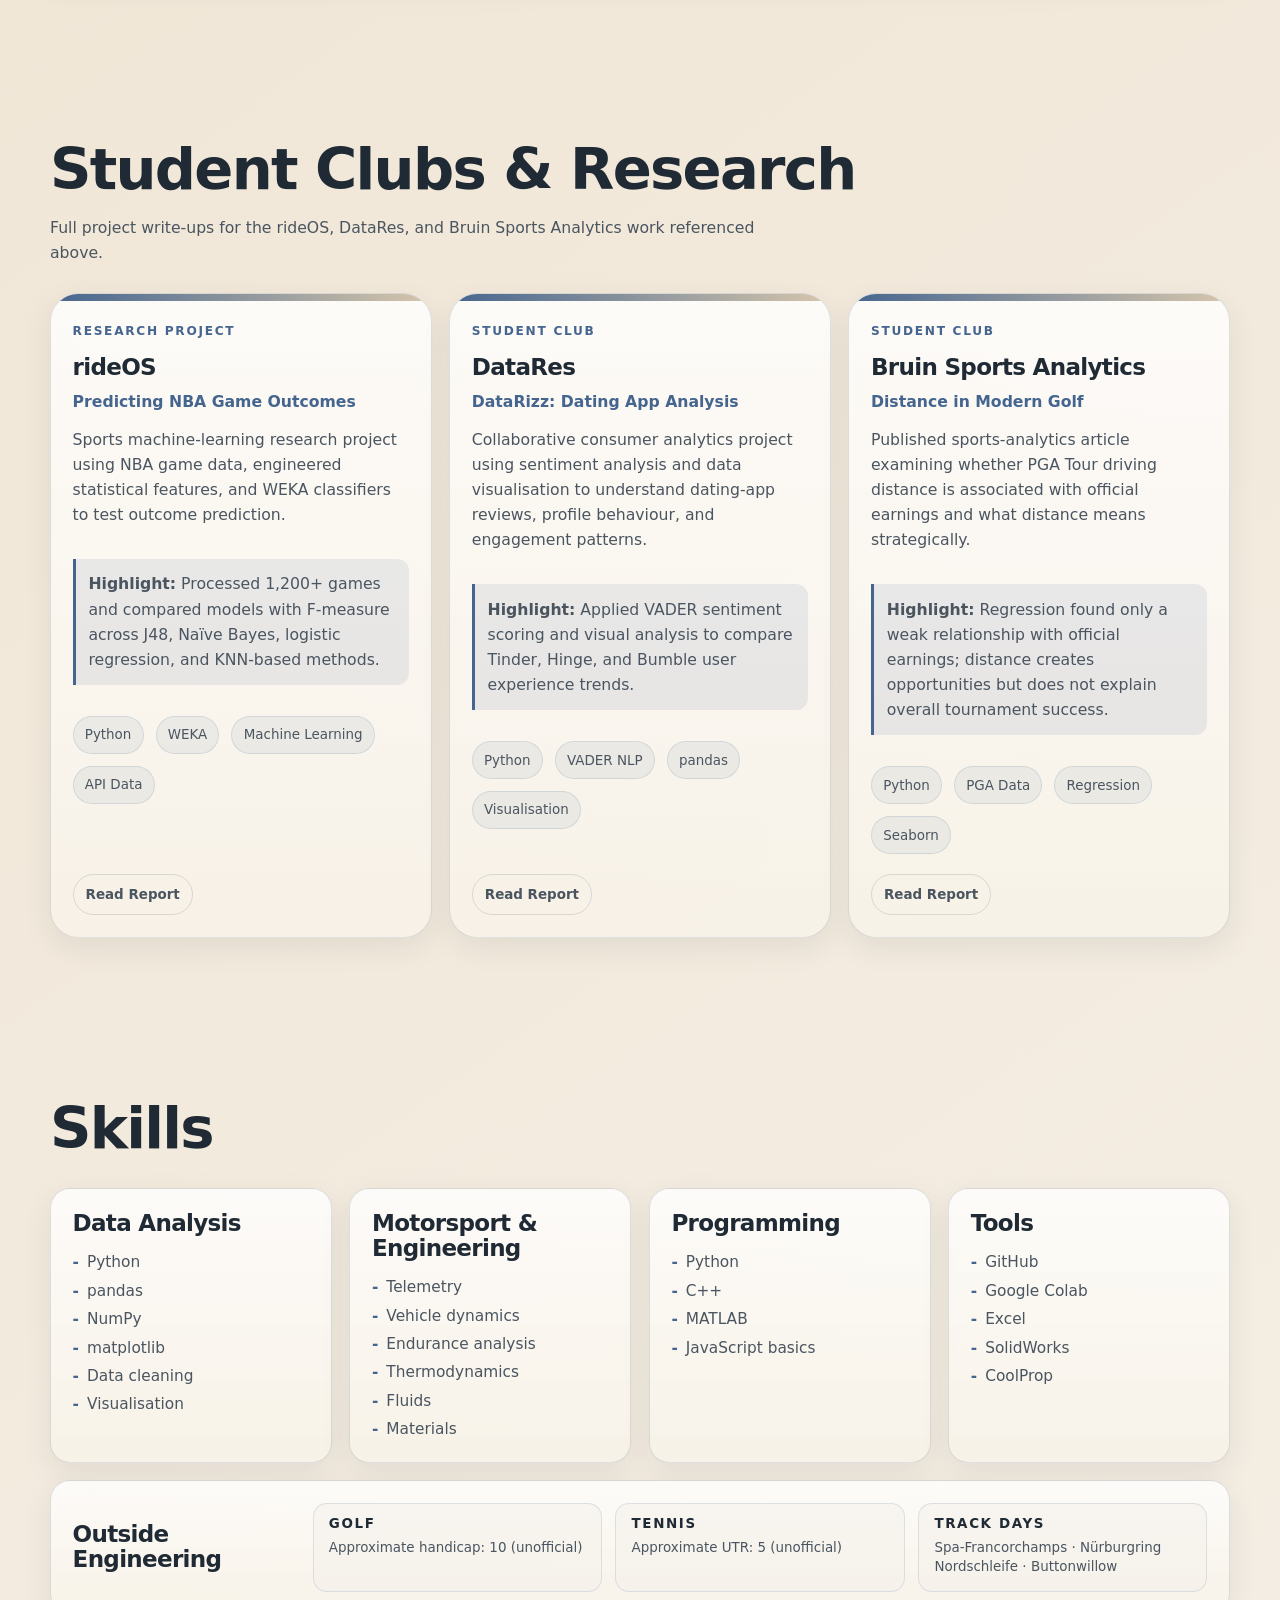
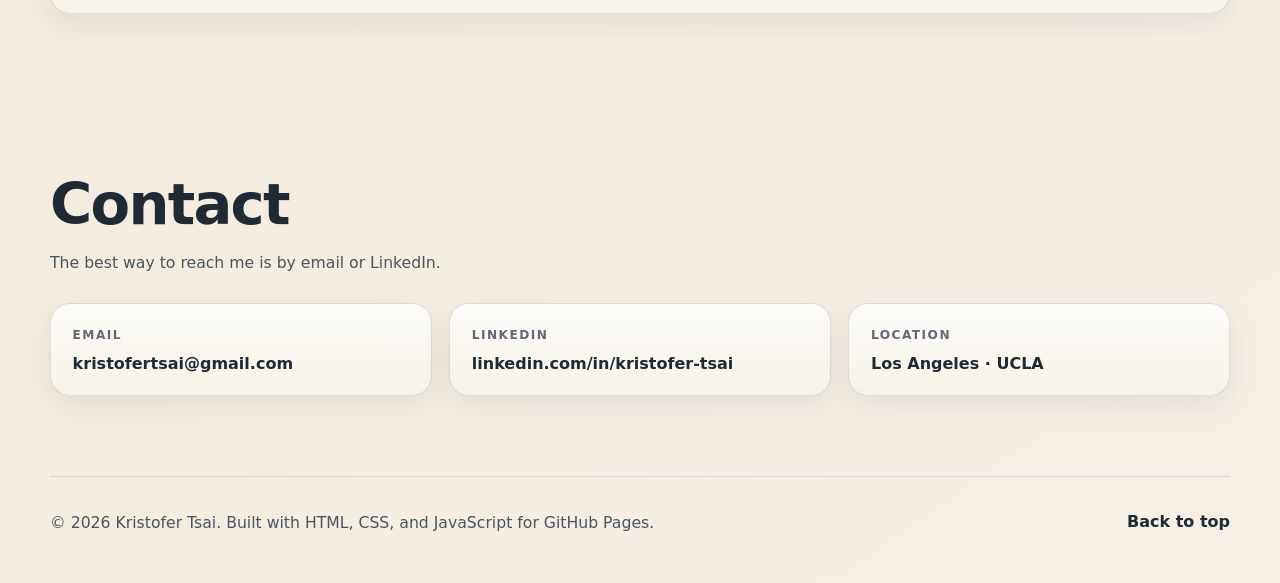
==== commit 51965dce: "article edits" ====
--- a/index.html
+++ b/index.html
@@ -514,7 +514,7 @@
             </div>
 
             <div class="f1-featured-body">
-              <h3>From Friday to Sunday: Does FP2 Long-Run Pace Predict Race Pace?</h3>
+              <h3>From Practice to Race Day: Does FP2 Long-Run Pace Predict Race Pace?</h3>
               <p>
                 A locked FP2 long-run model compared with a separately constructed, traffic-filtered race-pace
                 estimate, accounting for tyre compound, tyre age, track temperature and session progression.
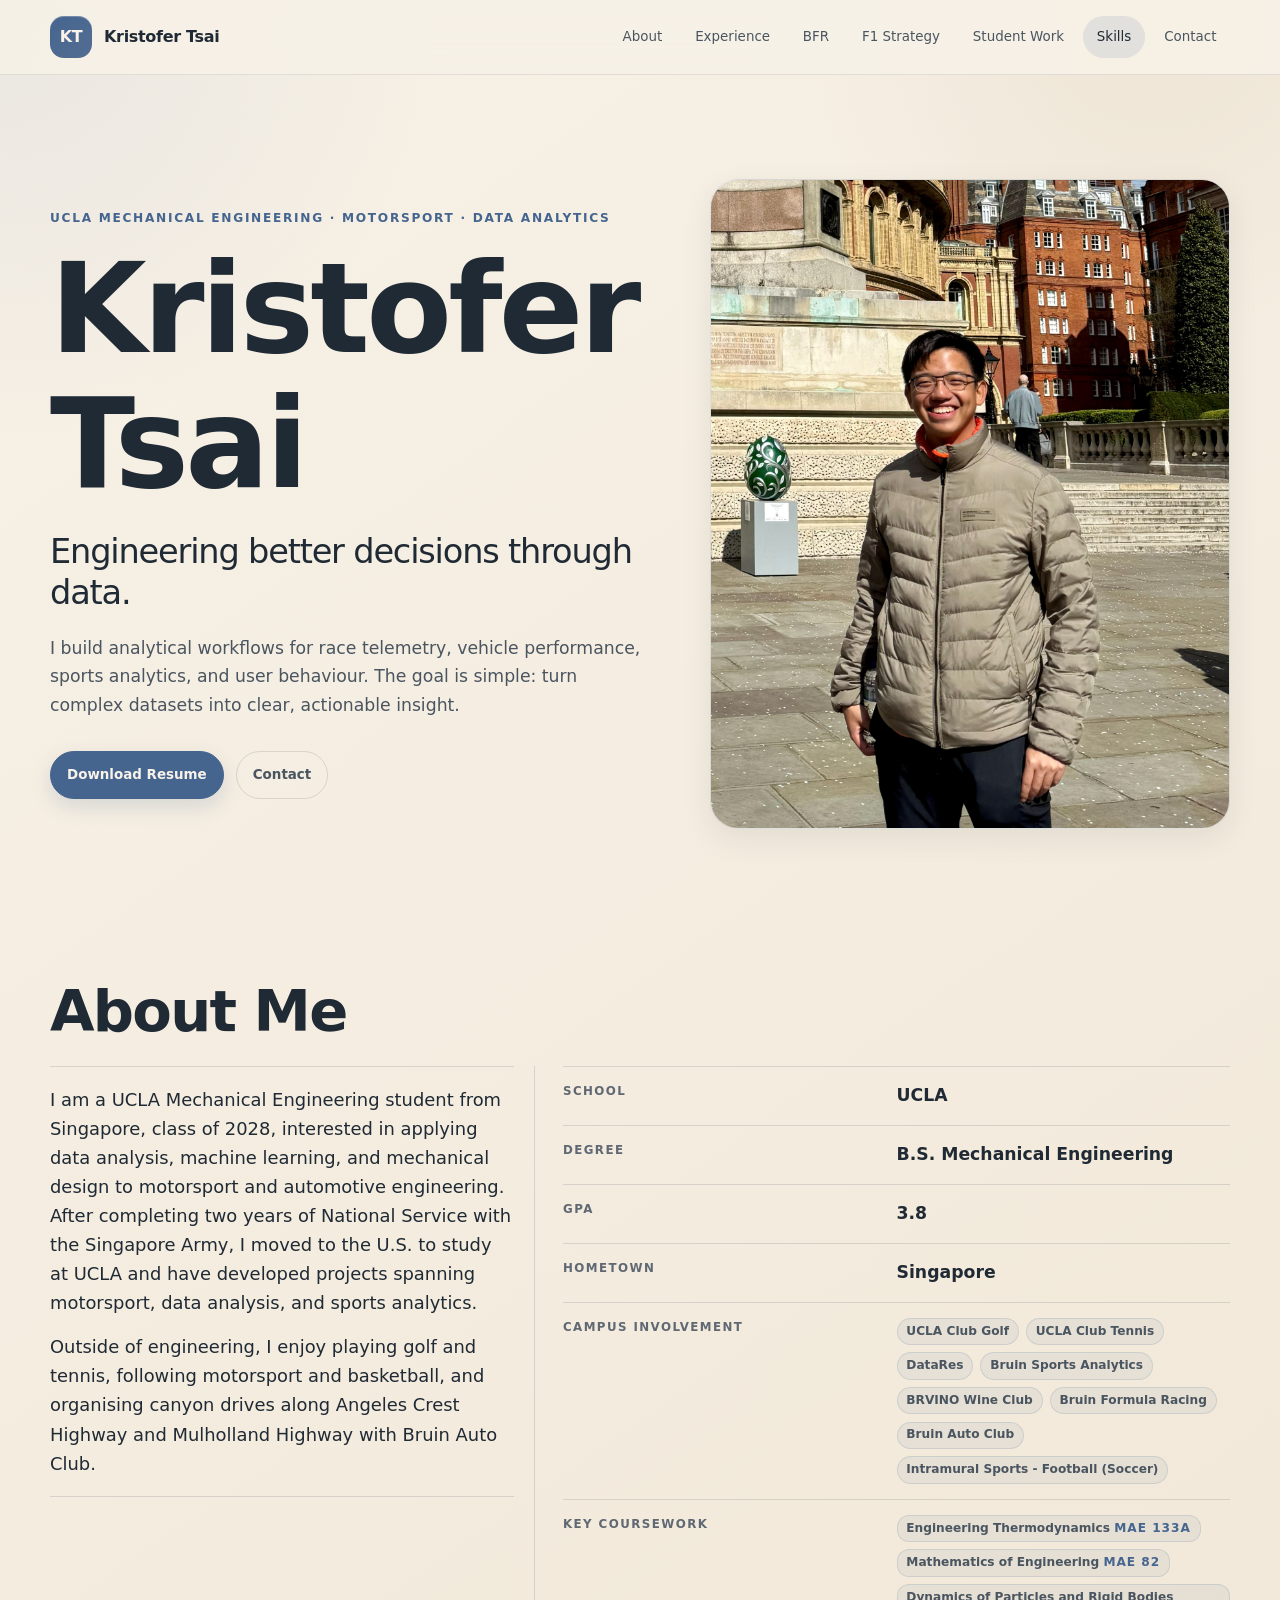
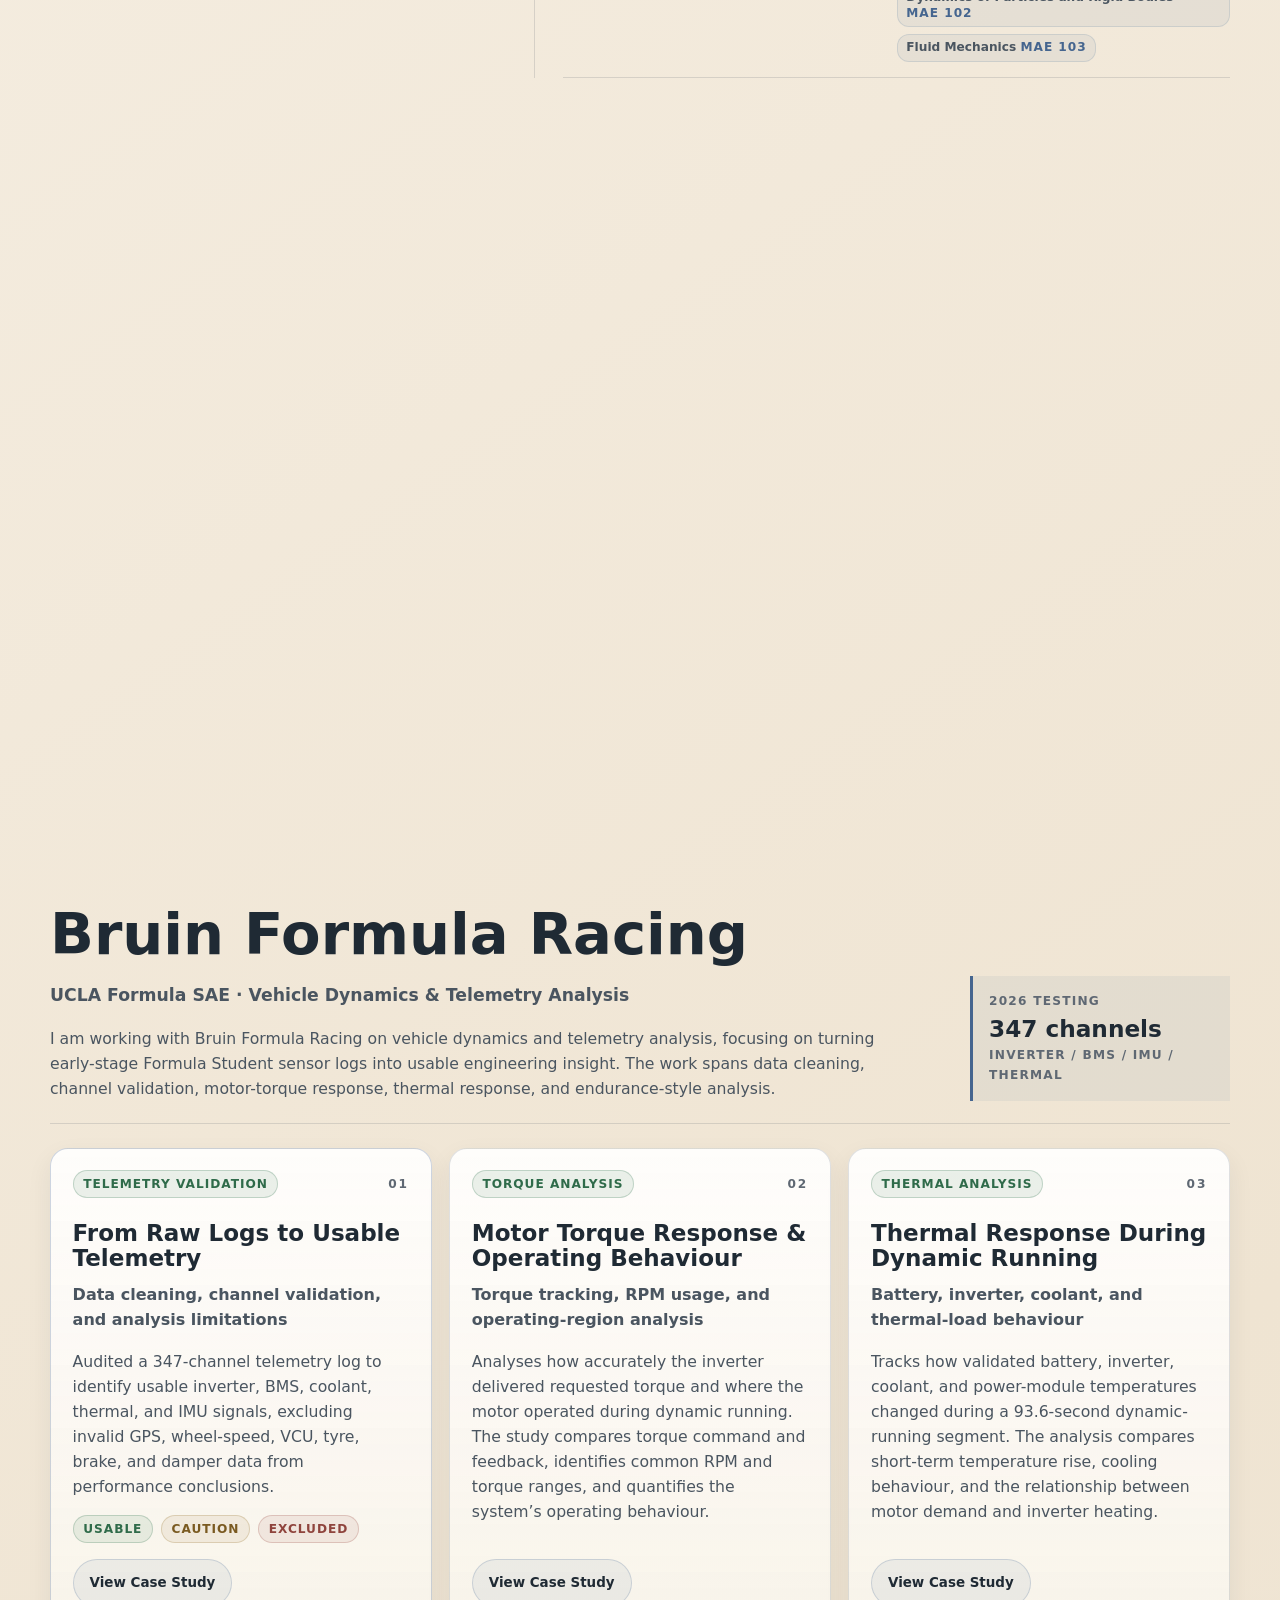
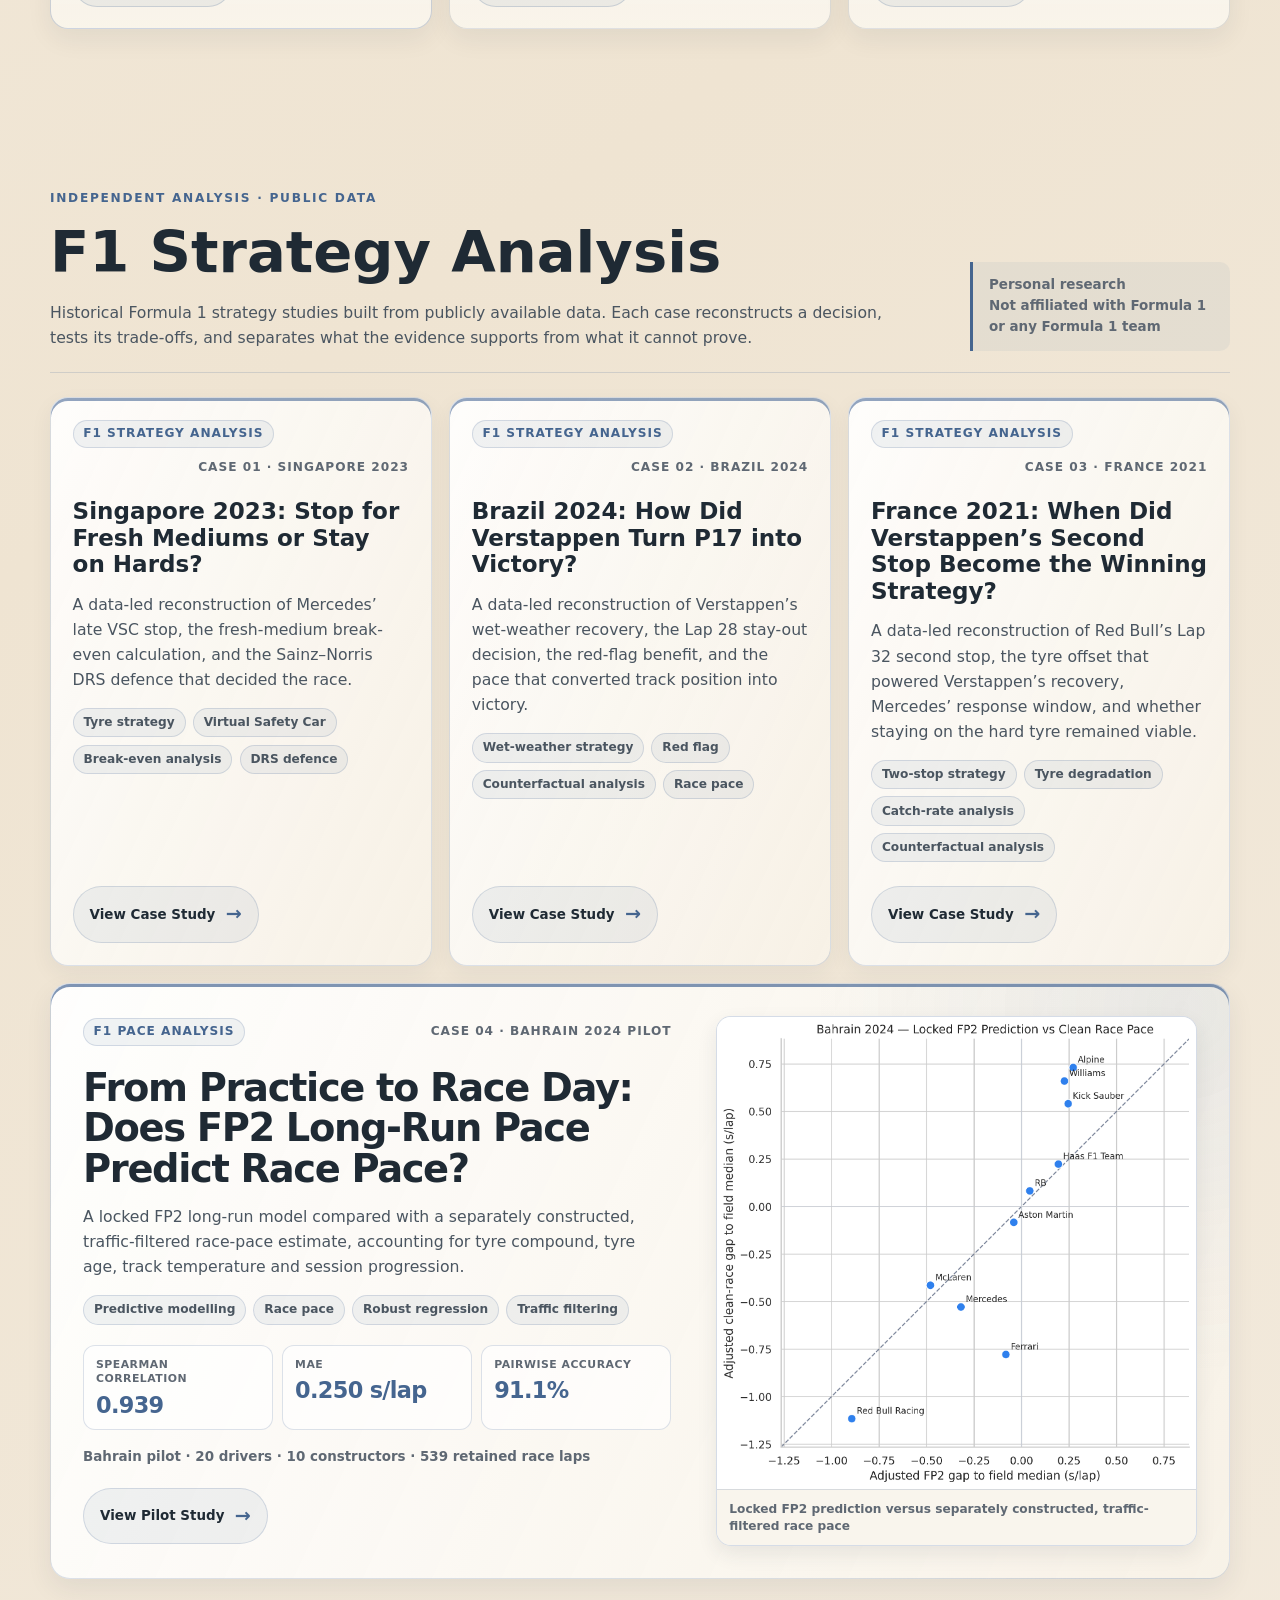
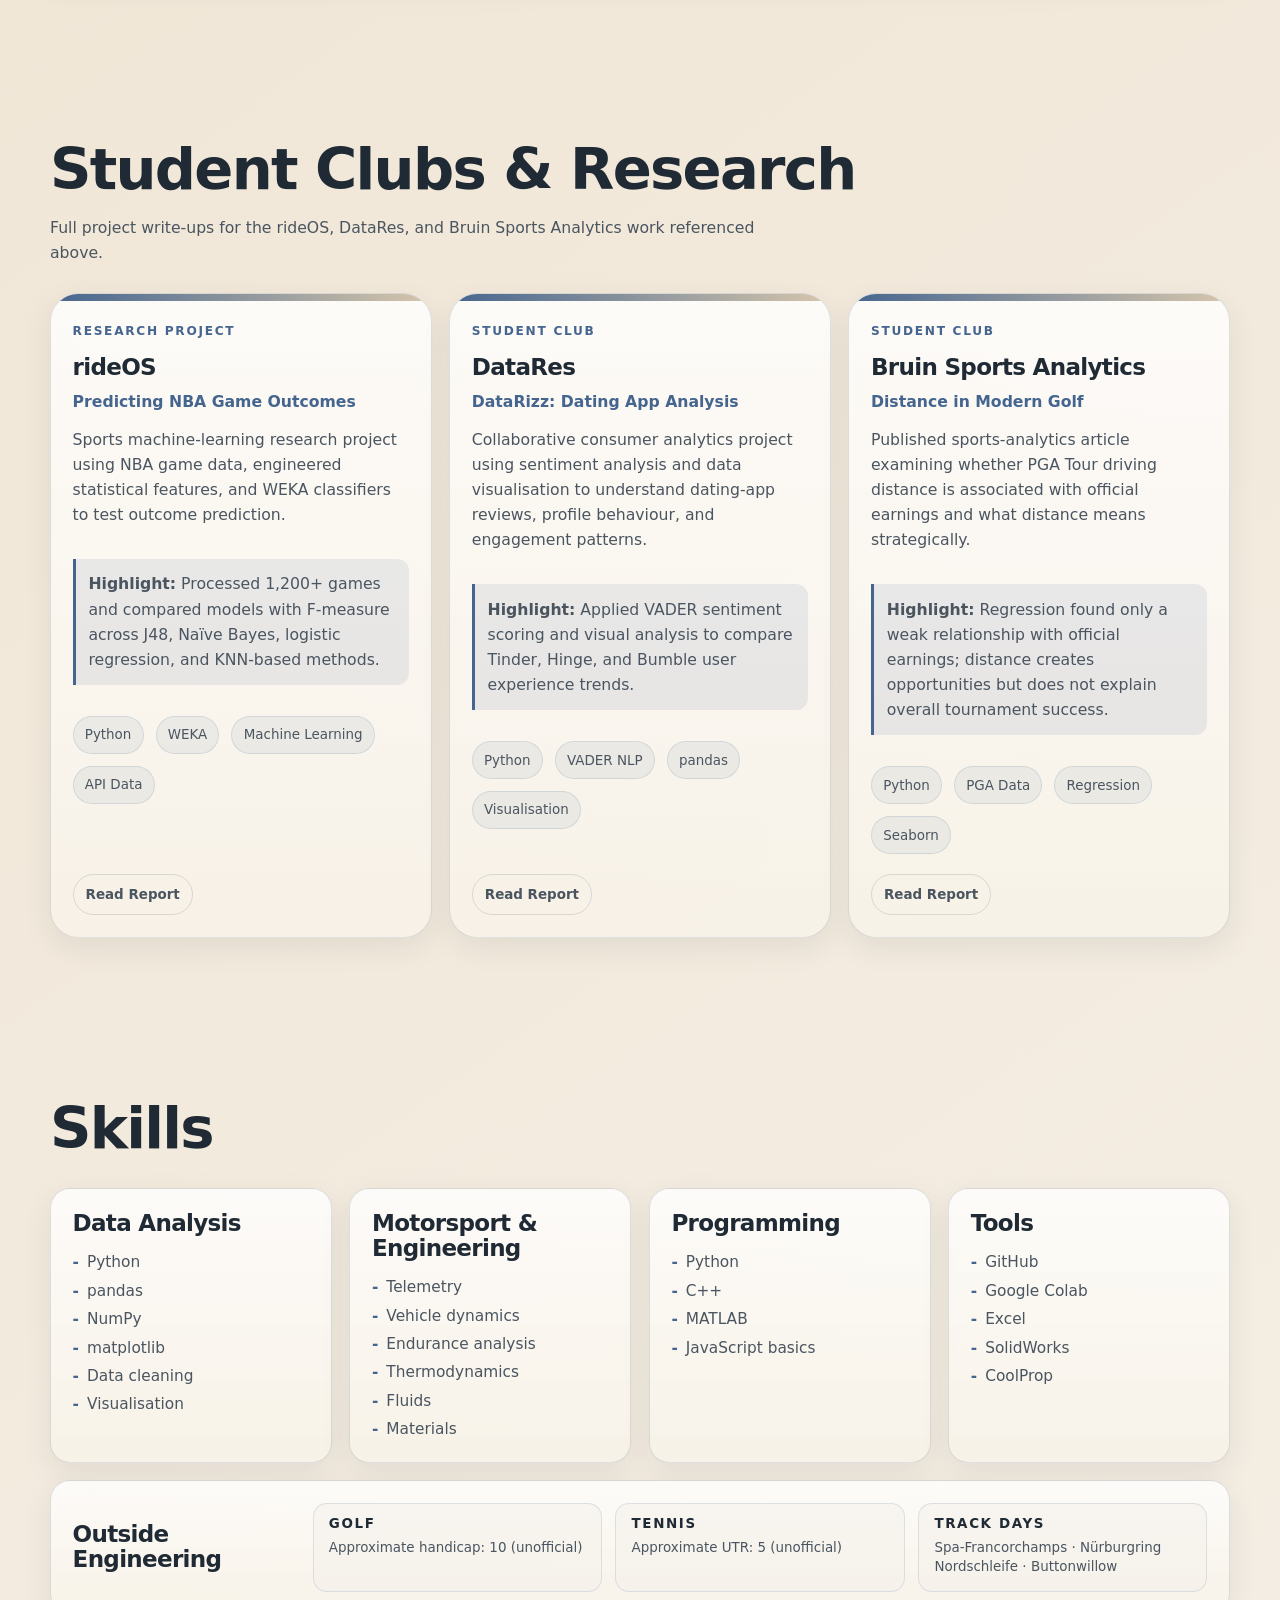
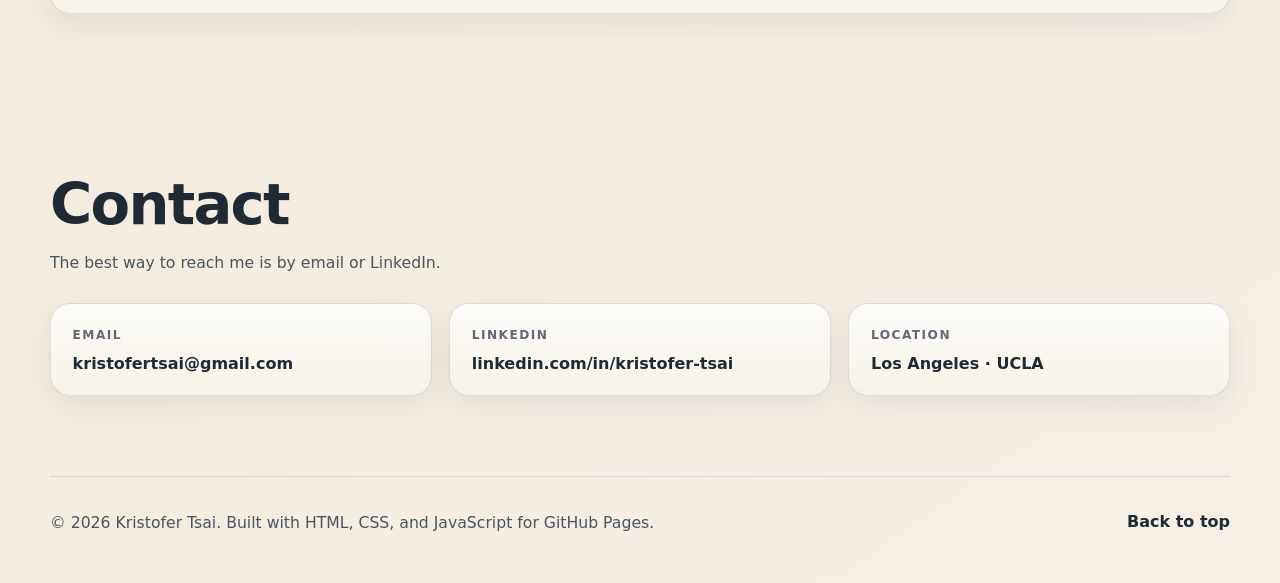
==== commit da1df4cd: "resume edit" ====
--- a/index.html
+++ b/index.html
@@ -50,44 +50,14 @@
           The goal is simple: turn complex datasets into clear, actionable insight.
         </p>
         <div class="hero-actions" role="group" aria-label="Primary actions">
-          <div class="resume-download" role="group" aria-label="Resume downloads">
-            <a
-              class="button button-primary resume-download-primary"
-              href="assets/documents/Kristofer%20Tsai%202026%20Resume.pdf"
-              download="Kristofer Tsai 2026 Resume.pdf"
-              aria-label="Download resume as PDF"
-            >
-              Download Resume
-              <span class="resume-download-format" aria-hidden="true">PDF</span>
-            </a>
-            <details class="resume-download-options">
-              <summary class="button button-primary resume-download-toggle" aria-label="Choose resume format">
-                <span aria-hidden="true">&#9662;</span>
-              </summary>
-              <div class="resume-download-menu">
-                <a
-                  href="assets/documents/Kristofer%20Tsai%202026%20Resume.pdf"
-                  download="Kristofer Tsai 2026 Resume.pdf"
-                >
-                  <span>
-                    <strong>PDF</strong>
-                    <small>Best for viewing</small>
-                  </span>
-                  <span class="resume-download-icon" aria-hidden="true">&darr;</span>
-                </a>
-                <a
-                  href="assets/documents/Kristofer%20Tsai%202026%20Resume.docx"
-                  download="Kristofer Tsai 2026 Resume.docx"
-                >
-                  <span>
-                    <strong>Word</strong>
-                    <small>Editable DOCX</small>
-                  </span>
-                  <span class="resume-download-icon" aria-hidden="true">&darr;</span>
-                </a>
-              </div>
-            </details>
-          </div>
+          <a
+            class="button button-primary"
+            href="assets/documents/Kristofer%20Tsai%202026%20Resume.pdf"
+            download="Kristofer Tsai 2026 Resume.pdf"
+            aria-label="Download resume as PDF"
+          >
+            Download Resume
+          </a>
           <a class="button button-ghost" href="#contact">Contact</a>
         </div>
       </div>
@@ -717,7 +687,7 @@
     <a href="#top">Back to top</a>
   </footer>
 
-  <script src="script.js?v=20260807-resume-downloads"></script>
+  <script src="script.js?v=20260827"></script>
 </body>
 </html>
 
--- a/style.css
+++ b/style.css
@@ -329,128 +329,6 @@
   color: var(--text);
 }
 
-.resume-download {
-  position: relative;
-  display: inline-flex;
-  border-radius: 999px;
-  background: var(--accent);
-  box-shadow: 0 8px 20px rgba(79, 110, 154, 0.18);
-  transition: transform 170ms ease;
-}
-
-.resume-download:hover {
-  transform: translateY(-2px);
-}
-
-.resume-download .button:hover {
-  transform: none;
-}
-
-.resume-download .button-primary {
-  box-shadow: none;
-}
-
-.resume-download-primary {
-  gap: 0.55rem;
-  border-right: 0;
-  border-radius: 999px 0 0 999px;
-}
-
-.resume-download-format {
-  padding: 0.12rem 0.38rem;
-  border-radius: 999px;
-  color: #f8f3ea;
-  background: rgba(255, 255, 255, 0.18);
-  font-size: 0.64rem;
-  line-height: 1.25;
-  letter-spacing: 0.06em;
-}
-
-.resume-download-options {
-  position: static;
-  display: flex;
-  align-self: stretch;
-}
-
-.resume-download-toggle {
-  width: 44px;
-  height: 100%;
-  padding: 0;
-  border-left-color: rgba(255, 255, 255, 0.28);
-  border-radius: 0 999px 999px 0;
-  cursor: pointer;
-  list-style: none;
-}
-
-.resume-download-toggle::-webkit-details-marker {
-  display: none;
-}
-
-.resume-download-toggle span {
-  display: inline-block;
-  font-size: 1rem;
-  line-height: 1;
-  transition: transform 170ms ease;
-}
-
-.resume-download-options[open] .resume-download-toggle span {
-  transform: rotate(180deg);
-}
-
-.resume-download-toggle:focus-visible {
-  outline: 3px solid var(--accent);
-  outline-offset: 3px;
-}
-
-.resume-download-menu {
-  position: absolute;
-  top: calc(100% + 0.65rem);
-  left: 0;
-  z-index: 20;
-  width: min(260px, calc(100vw - 2.5rem));
-  padding: 0.4rem;
-  border: 1px solid var(--border);
-  border-radius: var(--radius-md);
-  background: rgba(252, 250, 246, 0.98);
-  box-shadow: var(--shadow);
-}
-
-.resume-download-menu a {
-  display: flex;
-  align-items: center;
-  justify-content: space-between;
-  gap: 1rem;
-  padding: 0.7rem 0.75rem;
-  border-radius: var(--radius-sm);
-  color: var(--text);
-  transition: background 160ms ease, color 160ms ease;
-}
-
-.resume-download-menu a:hover {
-  background: var(--accent-soft);
-}
-
-.resume-download-menu strong,
-.resume-download-menu small {
-  display: block;
-}
-
-.resume-download-menu strong {
-  font-size: var(--type-small);
-}
-
-.resume-download-menu small {
-  margin-top: 0.05rem;
-  color: var(--muted);
-  font-size: 0.72rem;
-  font-weight: 600;
-}
-
-.resume-download-icon {
-  color: var(--accent-blue);
-  font-weight: 800;
-}
-
 .hero-portrait,
 .card,
 .project-card,
